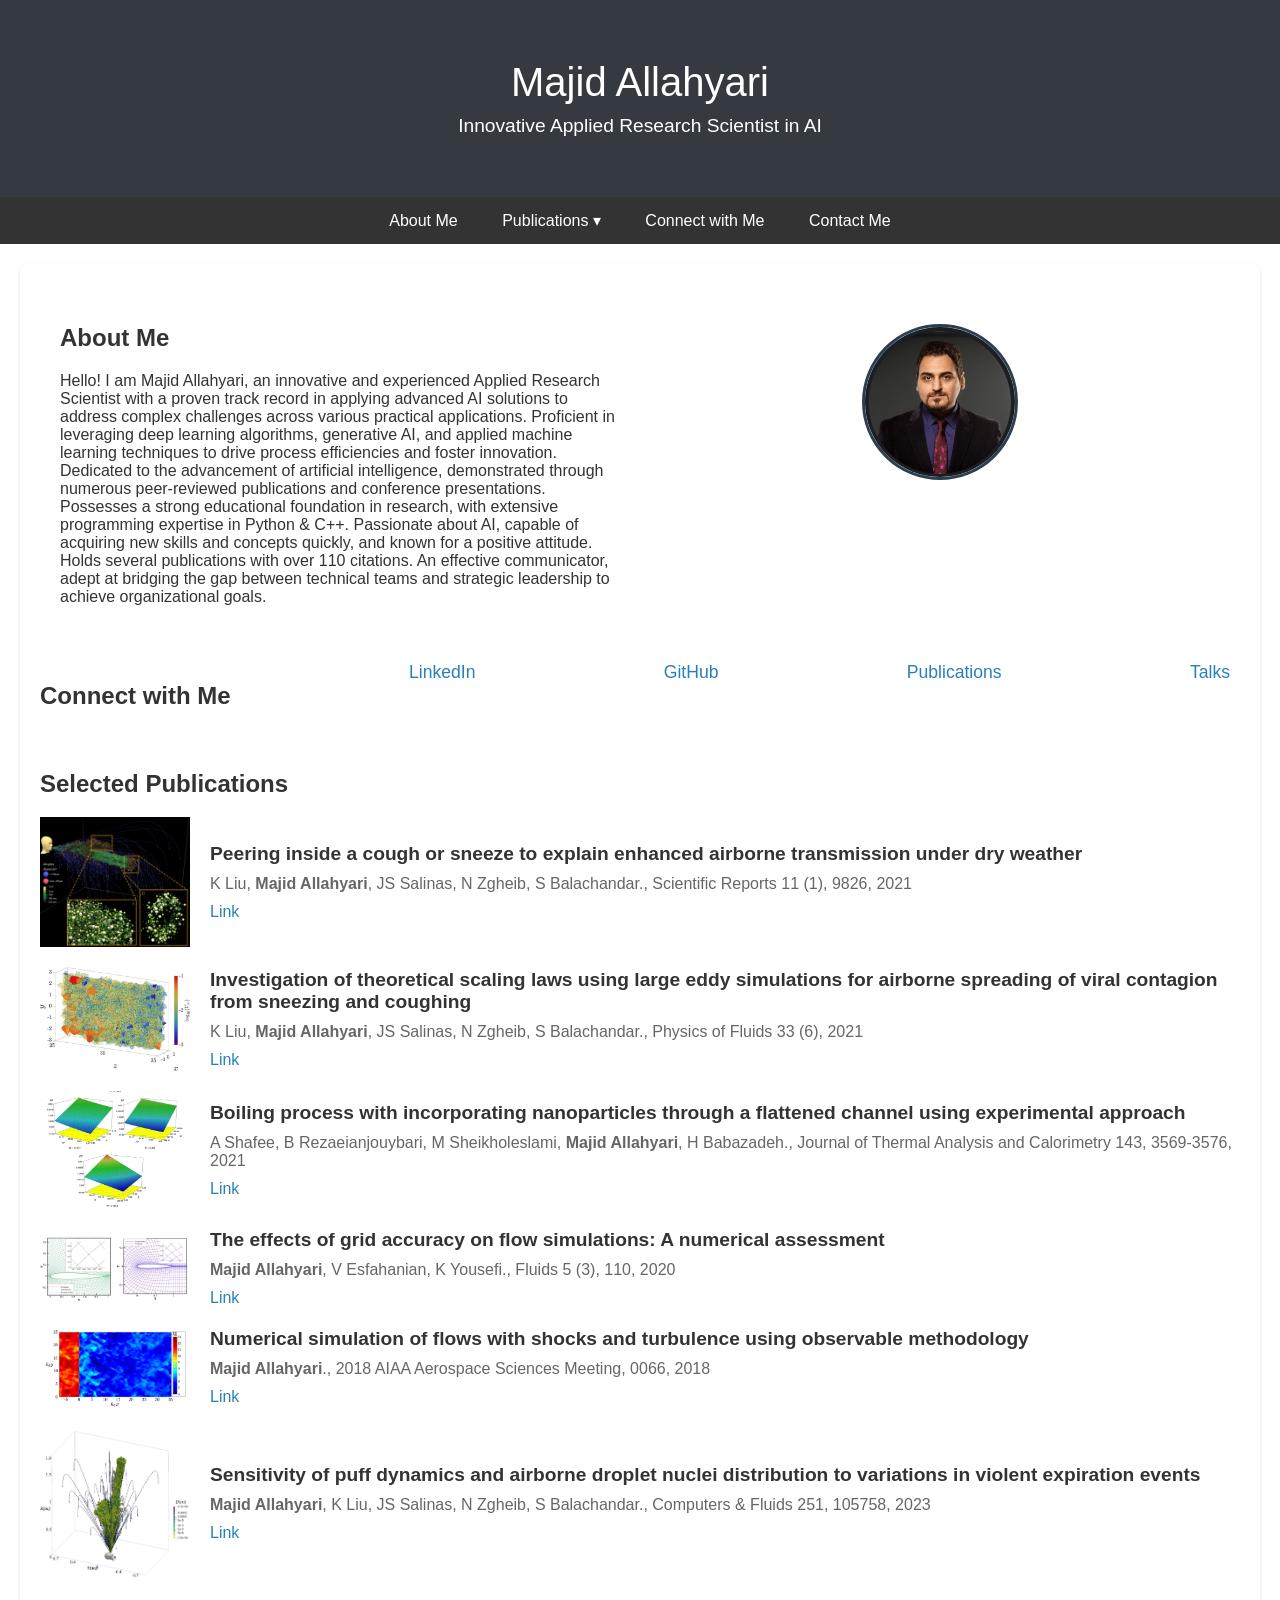
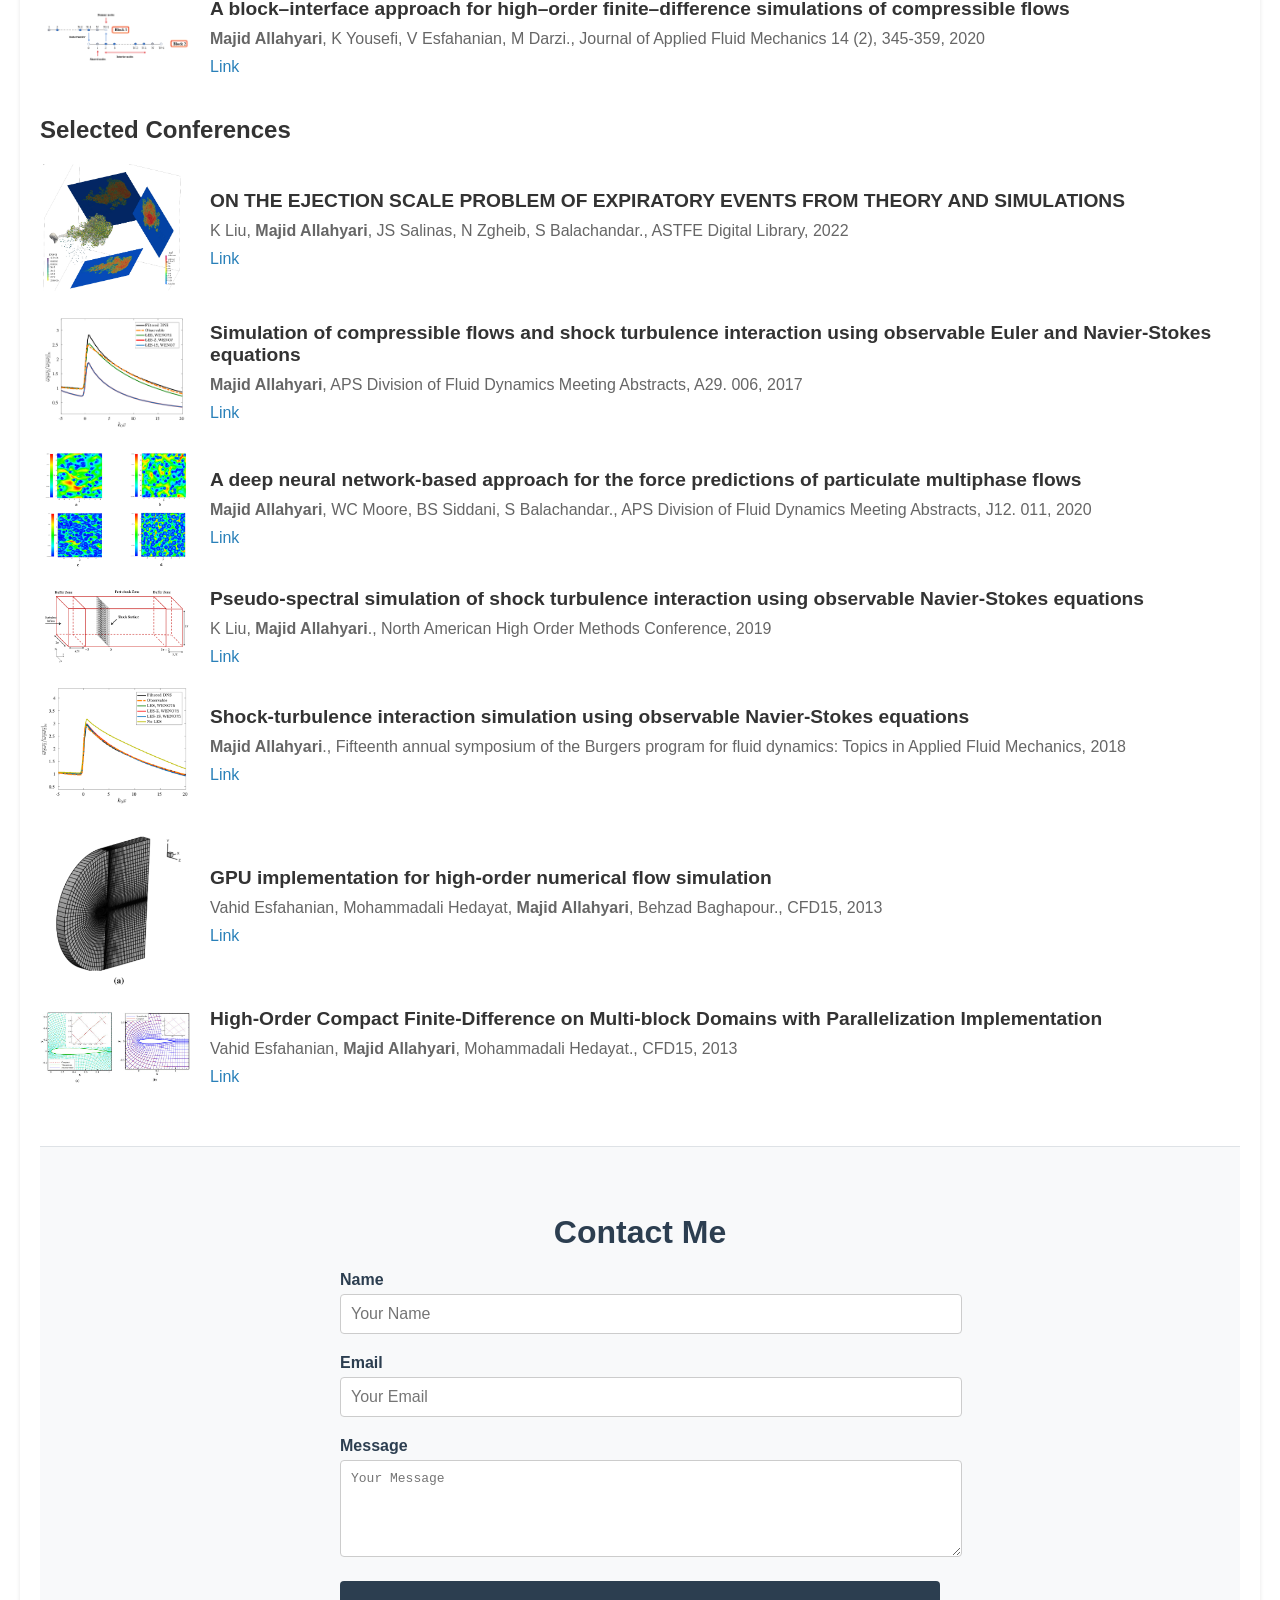
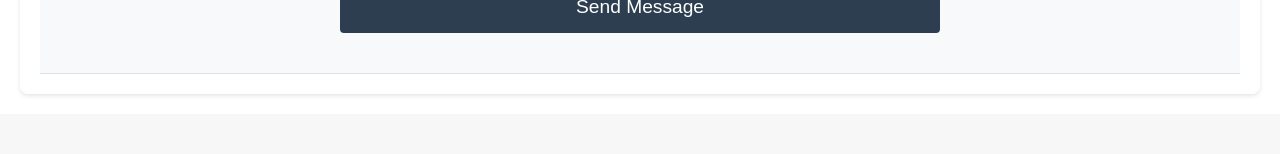
==== index.html @ c53dfb8b "Update index.html" ====
<!DOCTYPE html>
<html lang="en">
<head>
    <meta charset="UTF-8">
    <meta name="viewport" content="width=device-width, initial-scale=1.0">
    <title>Majid Allahyari's Profile</title>
    <link rel="stylesheet" href="styles.css">
</head>
<body>
    <header>
        <h1>Majid Allahyari</h1>
        <p>Innovative Applied Research Scientist in AI</p>
    </header>
    <nav>
        <ul>
            <li><a href="#about">About Me</a></li>
            <li>
                <a href="#publications" id="publications-menu">Publications &#9662;</a>
                <ul id="publications-submenu" class="submenu">
                    <li><a href="#published-papers">Published Papers</a></li>
                    <li><a href="#conference-papers">Conference Papers</a></li>
                </ul>
            </li>
            <li><a href="#links">Connect with Me</a></li>
            <li><a href="#contact">Contact Me</a></li>
        </ul>
    </nav>
    <main>
        <section id="about">
            <div class="container">
                <div id="bio">
                    <h2>About Me</h2>
                    <p>Hello! I am Majid Allahyari, an innovative and experienced Applied Research Scientist with a proven track record in applying advanced AI solutions to address complex challenges across various practical applications. Proficient in leveraging deep learning algorithms, generative AI, and applied machine learning techniques to drive process efficiencies and foster innovation. Dedicated to the advancement of artificial intelligence, demonstrated through numerous peer-reviewed publications and conference presentations. Possesses a strong educational foundation in research, with extensive programming expertise in Python & C++. Passionate about AI, capable of acquiring new skills and concepts quickly, and known for a positive attitude. Holds several publications with over 110 citations. An effective communicator, adept at bridging the gap between technical teams and strategic leadership to achieve organizational goals.</p>
                </div>
                <div id="photo">
                    <img src="img.jpg" alt="Portrait of Majid Allahyari">
                </div>
            </div>
        </section>
        <section id="links">
            <div class="container">
                <h2>Connect with Me</h2>
                <a href="https://www.linkedin.com/in/majid-allahyari/" aria-label="LinkedIn" target="_blank">LinkedIn</a>
                <a href="https://github.com/majiday" aria-label="GitHub" target="_blank">GitHub</a>
                <a href="https://scholar.google.com/citations?user=i7__kzoAAAAJ&hl=en&oi=sra" aria-label="Publications" target="_blank">Publications</a>
                <a href="https://scholar.google.com/citations?user=i7__kzoAAAAJ&hl=en&oi=sra" aria-label="Talks" target="_blank">Talks</a>
            </div>
        </section>
        <section id="publications">
                <div class="container">
                <section id="published-papers">
                    <h2>Selected Publications</h2>
                    <div class="publication">
                        <img src="image1.jpg" alt="Publication Image">
                        <div class="publication-details">
                            <h3>Peering inside a cough or sneeze to explain enhanced airborne transmission under dry weather</h3>
                            <p>K Liu, <strong>Majid Allahyari</strong>, JS Salinas, N Zgheib, S Balachandar., Scientific Reports 11 (1), 9826, 2021</p>
                            <div class="links">
                                <a href="https://www.nature.com/articles/s41598-021-89078-7" aria-label="Link" target="_blank">Link</a>
                                <!-- <a href="code-link" aria-label="Code" target="_blank">Code</a> -->
                                <!-- <a href="poster-link" aria-label="Poster" target="_blank">Poster</a> -->
                            </div>
                        </div>
                    </div>
                    <!-- Add more publication sections similarly -->
                    <div class="publication">
                        <img src="image2.jpg" alt="Publication Image">
                        <div class="publication-details">
                            <h3>Investigation of theoretical scaling laws using large eddy simulations for airborne spreading of viral contagion from sneezing and coughing</h3>
                            <p>K Liu, <strong>Majid Allahyari</strong>, JS Salinas, N Zgheib, S Balachandar., Physics of Fluids 33 (6), 2021</p>
                            <div class="links">
                                <a href="https://pubs.aip.org/aip/pof/article/33/6/063318/1065621" aria-label="Link" target="_blank">Link</a>
                            </div>
                        </div>
                    </div>
                    <!-- Add more publication sections similarly -->
                    <div class="publication">
                        <img src="image3.jpg" alt="Publication Image">
                        <div class="publication-details">
                            <h3>Boiling process with incorporating nanoparticles through a flattened channel using experimental approach</h3>
                            <p>A Shafee, B Rezaeianjouybari, M Sheikholeslami, <strong>Majid Allahyari</strong>, H Babazadeh., Journal of Thermal Analysis and Calorimetry 143, 3569-3576, 2021</p>
                            <div class="links">
                                <a href="https://link.springer.com/article/10.1007/s10973-020-09327-1" aria-label="Link" target="_blank">Link</a>
                            </div>
                        </div>
                    </div>
                    <!-- Add more publication sections similarly -->
                    <div class="publication">
                        <img src="image4.jpg" alt="Publication Image">
                        <div class="publication-details">
                            <h3>The effects of grid accuracy on flow simulations: A numerical assessment</h3>
                            <p><strong>Majid Allahyari</strong>, V Esfahanian, K Yousefi., Fluids 5 (3), 110, 2020</p>
                            <div class="links">
                                <a href="https://www.mdpi.com/2311-5521/5/3/110" aria-label="Link" target="_blank">Link</a>
                            </div>
                        </div>
                    </div>
                    <!-- Add more publication sections similarly -->
                    <div class="publication">
                        <img src="image5.jpg" alt="Publication Image">
                        <div class="publication-details">
                            <h3>Numerical simulation of flows with shocks and turbulence using observable methodology</h3>
                            <p><strong>Majid Allahyari</strong>., 2018 AIAA Aerospace Sciences Meeting, 0066, 2018</p>
                            <div class="links">
                                <a href="https://doi.org/10.2514/6.2018-0066" aria-label="Link" target="_blank">Link</a>
                            </div>
                        </div>
                    </div>
                    
                    <!-- Add more publication sections similarly -->
                    <div class="publication">
                        <img src="image8.jpg" alt="Publication Image">
                        <div class="publication-details">
                            <h3>Sensitivity of puff dynamics and airborne droplet nuclei distribution to variations in violent expiration events</h3>
                            <p><strong>Majid Allahyari</strong>, K Liu, JS Salinas, N Zgheib, S Balachandar., Computers & Fluids 251, 105758, 2023</p>
                            <div class="links">
                                <a href="https://www.sciencedirect.com/science/article/abs/pii/S0045793022003504" aria-label="Link" target="_blank">Link</a>
                            </div>
                        </div>
                    </div>
                    <!-- Add more publication sections similarly -->
                    <div class="publication">
                        <img src="image9.jpg" alt="Publication Image">
                        <div class="publication-details">
                            <h3>A block–interface approach for high–order finite–difference simulations of compressible flows</h3>
                            <p><strong>Majid Allahyari</strong>, K Yousefi, V Esfahanian, M Darzi., Journal of Applied Fluid Mechanics 14 (2), 345-359, 2020</p>
                            <div class="links">
                                <a href="https://www.researchgate.net/publication/347517804_A_Block-Interface_Approach_for_High-Order_Finite-Difference_Simulations_of_Compressible_Flows" aria-label="Link" target="_blank">Link</a>
                            </div>
                        </div>
                    </div>
                </section>

                <!-- Add more publication sections similarly -->
                <section id="conference-papers">
                    <h2>Selected Conferences</h2>
                    <div class="publication">
                        <img src="image10.jpg" alt="Publication Image">
                        <div class="publication-details">
                            <h3>ON THE EJECTION SCALE PROBLEM OF EXPIRATORY EVENTS FROM THEORY AND SIMULATIONS</h3>
                            <p>K Liu, <strong>Majid Allahyari</strong>, JS Salinas, N Zgheib, S Balachandar., ASTFE Digital Library, 2022</p>
                            <div class="links">
                                <a href="https://dl.astfe.org/cn/conferences/tfec2022,2575d9165e9c0fe8,489bafcd2e7b6d41.html" aria-label="Link" target="_blank">Link</a>
                            </div>
                        </div>
                    </div>
                    <!-- Add more publication sections similarly -->
                    <div class="publication">
                        <img src="image7.jpg" alt="Publication Image">
                        <div class="publication-details">
                            <h3>Simulation of compressible flows and shock turbulence interaction using observable Euler and Navier-Stokes equations</h3>
                            <p><strong>Majid Allahyari</strong>, APS Division of Fluid Dynamics Meeting Abstracts, A29. 006, 2017</p>
                            <div class="links">
                                <a href="https://ui.adsabs.harvard.edu/abs/2017APS..DFDA29006A/abstract" aria-label="Link" target="_blank">Link</a>
                            </div>
                        </div>
                    </div>
                    <!-- Add more publication sections similarly -->
<!--                     <div class="publication">
                        <img src="image11.jpg" alt="Publication Image">
                        <div class="publication-details">
                            <h3>ON THE EJECTION SCALE PROBLEM OF EXPIRATORY EVENTS FROM THEORY AND SIMULATIONS</h3>
                            <p>K Liu, <strong>Majid Allahyari</strong>, JS Salinas, N Zgheib, S Balachandar., ASTFE Digital Library, 2022</p>
                            <div class="links">
                                <a href="https://dl.astfe.org/cn/conferences/tfec2022,2575d9165e9c0fe8,489bafcd2e7b6d41.html" aria-label="Link" target="_blank">Link</a>
                            </div>
                        </div>
                    </div> -->
                    <!-- Add more publication sections similarly -->
                    <div class="publication">
                        <img src="image6.jpg" alt="Publication Image">
                        <div class="publication-details">
                            <h3>A deep neural network-based approach for the force predictions of particulate multiphase flows</h3>
                            <p><strong>Majid Allahyari</strong>, WC Moore, BS Siddani, S Balachandar., APS Division of Fluid Dynamics Meeting Abstracts, J12. 011, 2020</p>
                            <div class="links">
                                <a href="https://ui.adsabs.harvard.edu/abs/2020APS..DFDJ12011A/abstract" aria-label="Link" target="_blank">Link</a>
                            </div>
                        </div>
                    </div>
                    <!-- Add more publication sections similarly -->
                    <div class="publication">
                        <img src="image12.jpg" alt="Publication Image">
                        <div class="publication-details">
                            <h3>Pseudo-spectral simulation of shock turbulence interaction using observable Navier-Stokes equations</h3>
                            <p>K Liu, <strong>Majid Allahyari</strong>., North American High Order Methods Conference, 2019</p>
                            <div class="links">
                                <a href="https://nahomcon19.sdsu.edu" aria-label="Link" target="_blank">Link</a>
                            </div>
                        </div>
                    </div>
                    <!-- Add more publication sections similarly -->
                    <div class="publication">
                        <img src="image13.jpg" alt="Publication Image">
                        <div class="publication-details">
                            <h3>Shock-turbulence interaction simulation using observable Navier-Stokes equations</h3>
                            <p><strong>Majid Allahyari</strong>., Fifteenth annual symposium of the Burgers program for fluid dynamics: Topics in Applied Fluid Mechanics, 2018</p>
                            <div class="links">
                                <a href="https://ipst.umd.edu/sites/default/files/documents/burgers_posters/2018%20program.pdf" aria-label="Link" target="_blank">Link</a>
                            </div>
                        </div>
                    </div>
                    <!-- Add more publication sections similarly -->
                    <div class="publication">
                        <img src="image14.jpg" alt="Publication Image">
                        <div class="publication-details">
                            <h3>GPU implementation for high-order numerical flow simulation</h3>
                            <p>Vahid Esfahanian, Mohammadali Hedayat, <strong>Majid Allahyari</strong>, Behzad Baghapour., CFD15, 2013</p>
                            <div class="links">
                                <a href="https://en.civilica.com/doc/271183/" aria-label="Link" target="_blank">Link</a>
                            </div>
                        </div>
                    </div>
                    <!-- Add more publication sections similarly -->
                    <div class="publication">
                        <img src="image15.jpg" alt="Publication Image">
                        <div class="publication-details">
                            <h3>High-Order Compact Finite-Difference on Multi-block Domains with Parallelization Implementation</h3>
                            <p>Vahid Esfahanian, <strong>Majid Allahyari</strong>, Mohammadali Hedayat., CFD15, 2013</p>
                            <div class="links">
                                <a href="https://en.civilica.com/doc/271184/" aria-label="Link" target="_blank">Link</a>
                            </div>
                        </div>
                    </div>

                <!-- more publication               
                -->
                
            </div>
        </section>
        <section id="contact">
            <div class="contact-section">
                <h2>Contact Me</h2>
                <form class="contact-form" action="https://formspree.io/f/YOUR_FORMSPREE_ID" method="POST">
                    <div class="form-group">
                        <label for="name">Name</label>
                        <input type="text" id="name" name="name" placeholder="Your Name" required>
                    </div>
                    <div class="form-group">
                        <label for="email">Email</label>
                        <input type="email" id="email" name="email" placeholder="Your Email" required>
                    </div>
                    <div class="form-group">
                        <label for="message">Message</label>
                        <textarea id="message" name="message" rows="5" placeholder="Your Message" required></textarea>
                    </div>
                    <button type="submit">Send Message</button>
                </form>
            </div>
<!--             <div class="container">
                <h2>Contact Me</h2>
                <form action="https://formspree.io/f/YOUR_FORMSPREE_ENDPOINT" method="POST" target="_blank">
                    <label for="name">Name:</label>
                    <input type="text" id="name" name="name" required>
                    <label for="email">Email:</label>
                    <input type="email" id="email" name="email" required>
                    <label for="message">Message:</label>
                    <textarea id="message" name="message" rows="5" required></textarea>
                    <button type="submit">Send</button>
                </form>
            </div> -->
        </section>
    </main>
    <footer>
        <button id="back-to-top">Back to Top</button>
    </footer>
    <script src="script.js"></script>
</body>
</html>
---- styles.css ----
body {
    font-family: 'Helvetica Neue', Arial, sans-serif;
    margin: 0;
    padding: 0;
    background-color: white;
    color: #333;
}

header {
    background: #343a40; 
    color: white;
    padding: 60px 20px;
    text-align: center;
    box-shadow: 0 2px 4px rgba(0, 0, 0, 0.1);
}

header h1 {
    margin: 0;
    font-size: 2.5em;
    font-weight: 300;
}

header p {
    margin: 10px 0 0;
    font-size: 1.2em;
    font-weight: 300;
}

nav {
    background: #333;
}

nav ul {
    list-style-type: none;
    margin: 0;
    padding: 0;
    overflow: hidden;
    text-align: center;
}

nav ul li {
    display: inline-block;
    position: relative; /* Change to inline-block and add position relative */
}

nav ul li a {
    display: block;
    color: white;
    text-align: center;
    padding: 14px 20px;
    text-decoration: none;
    transition: background 0.3s ease;
}

nav ul li a:hover {
    background: #575757;
}

/* Submenu styles */
nav ul li ul {
    display: none;
    position: absolute;
    background-color: #333;
    min-width: 160px;
    z-index: 1;
    top: 100%; /* Position submenu below the parent */
    left: 0;
}

nav ul li:hover ul {
    display: block;
}

nav ul li ul li {
    display: block;
}

nav ul li ul li a {
    text-align: left;
    padding: 12px 16px;
}

/* End submenu styles */

main {
    max-width: 1200px;
    margin: 20px auto;
    padding: 20px;
    background: white;
    border-radius: 8px;
    box-shadow: 0 2px 4px rgba(0, 0, 0, 0.1);
}

.container {
    display: flex;
    flex-wrap: wrap;
    justify-content: space-between;
    margin-bottom: 20px;
}

.contact-section {
    background-color: #f8f9fa;
    padding: 40px 20px;
    text-align: center;
    border-top: 1px solid #dee2e6;
    border-bottom: 1px solid #dee2e6;
    margin-top: 40px;
}

.contact-section h2 {
    margin-bottom: 20px;
    font-size: 2em;
    color: #2c3e50;
}

.contact-form {
    max-width: 600px;
    margin: 0 auto;
    text-align: left;
}

.form-group {
    margin-bottom: 20px;
}

.form-group label {
    display: block;
    margin-bottom: 5px;
    font-weight: bold;
    color: #2c3e50;
}

.contact-form input,
.contact-form textarea {
    width: 100%;
    padding: 10px;
    border: 1px solid #ccc;
    border-radius: 4px;
    font-size: 1em;
}

.contact-form input:focus,
.contact-form textarea:focus {
    border-color: #495057;
    outline: none;
    box-shadow: 0 0 5px rgba(73, 80, 87, 0.3);
}

.contact-form button {
    width: 100%;
    padding: 15px;
    border: none;
    border-radius: 4px;
    background-color: #2c3e50;
    color: white;
    font-size: 1.2em;
    cursor: pointer;
    transition: background-color 0.3s ease;
}

contact-form button:hover {
    background-color: #495057;
}

#bio, #photo {
    flex: 1;
    padding: 20px;
    box-sizing: border-box;
}

#photo {
    text-align: center;
}

#photo img {
    border-radius: 50%;
    width: 150px;
    height: 150px;
    object-fit: cover;
    margin-top: 20px;
    border: 3px solid #2c3e50;
    transition: transform 0.3s ease;
}

#photo img:hover {
    transform: scale(1.1);
}

#links {
    text-align: center;
}

#links a {
    color: #2980b9;
    text-decoration: none;
    margin: 0 10px;
    font-size: 1.1em;
    transition: color 0.3s ease;
}

#links a:hover {
    color: #1c598a;
}

#publications {
    text-align: left;
}

.publication {
    display: flex;
    align-items: center;
    margin-bottom: 20px;
}

.publication img {
    width: 150px;
    height: auto;
    margin-right: 20px;
}

.publication-details {
    flex: 1;
}

.publication-details h3 {
    margin: 0 0 10px;
    font-size: 1.2em;
    color: #333;
}

.publication-details p {
    margin: 0 0 10px;
    font-size: 1em;
    color: #666;
}

.publication-details .links a {
    margin-right: 15px;
    color: #2980b9;
    text-decoration: none;
}

.publication-details .links a:hover {
    text-decoration: underline;
}

footer {
    text-align: center;
    padding: 20px;
    background: #f7f7f7;
}

#back-to-top {
    display: none;
    position: fixed;
    bottom: 20px;
    right: 20px;
    padding: 10px 15px;
    background-color: #007BFF;
    color: #fff;
    border: none;
    border-radius: 4px;
    cursor: pointer;
}

#back-to-top:hover {
    background-color: #0056b3;
}
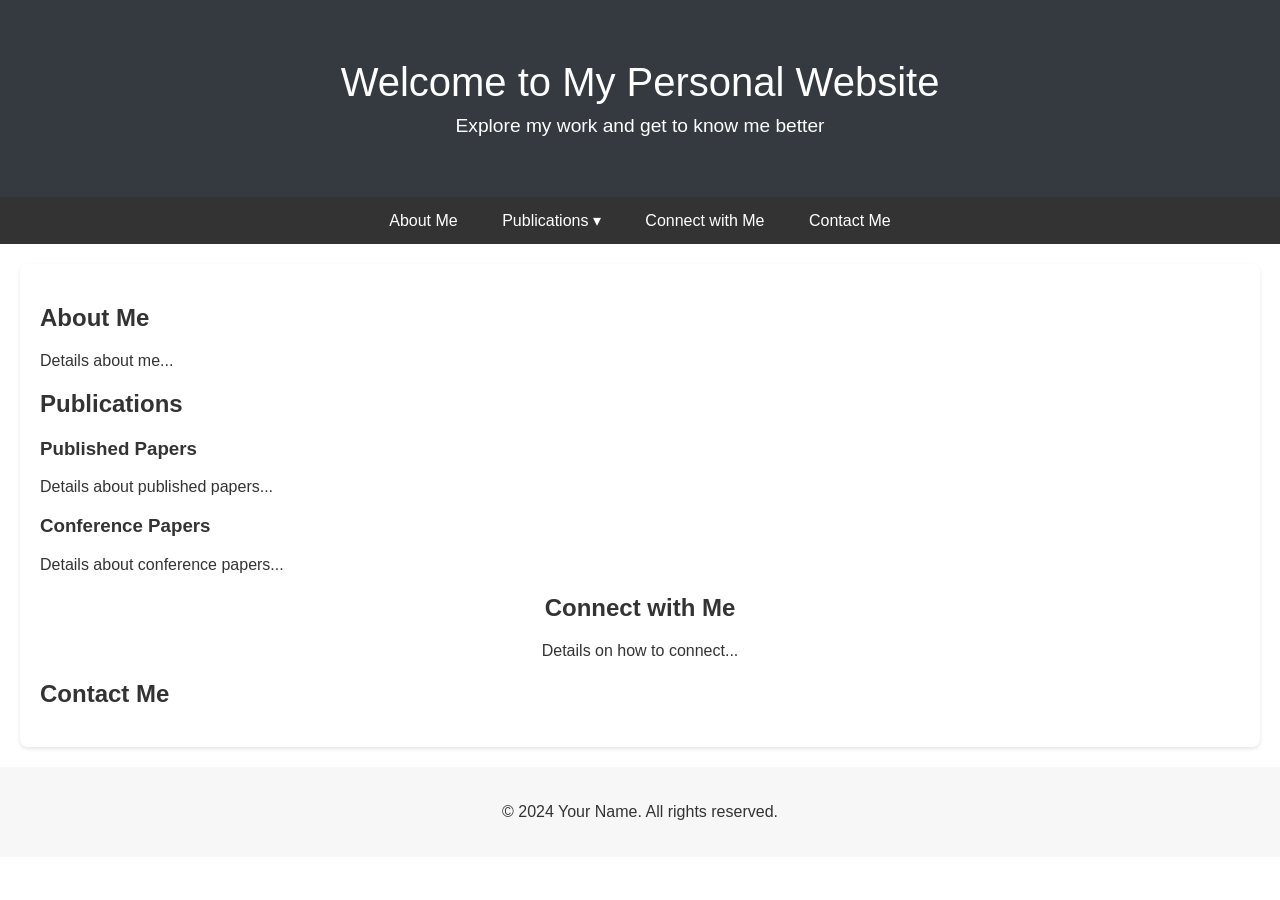
==== commit dab03942: "Update index.html" ====
--- a/index.html
+++ b/index.html
@@ -3,13 +3,13 @@
 <head>
     <meta charset="UTF-8">
     <meta name="viewport" content="width=device-width, initial-scale=1.0">
-    <title>Majid Allahyari's Profile</title>
-    <link rel="stylesheet" href="styles.css">
+    <title>Personal Website</title>
+    <link rel="stylesheet" href="styles.css"> <!-- Link to your CSS file -->
 </head>
 <body>
     <header>
-        <h1>Majid Allahyari</h1>
-        <p>Innovative Applied Research Scientist in AI</p>
+        <h1>Welcome to My Personal Website</h1>
+        <p>Explore my work and get to know me better</p>
     </header>
     <nav>
         <ul>
@@ -27,242 +27,35 @@
     </nav>
     <main>
         <section id="about">
-            <div class="container">
-                <div id="bio">
-                    <h2>About Me</h2>
-                    <p>Hello! I am Majid Allahyari, an innovative and experienced Applied Research Scientist with a proven track record in applying advanced AI solutions to address complex challenges across various practical applications. Proficient in leveraging deep learning algorithms, generative AI, and applied machine learning techniques to drive process efficiencies and foster innovation. Dedicated to the advancement of artificial intelligence, demonstrated through numerous peer-reviewed publications and conference presentations. Possesses a strong educational foundation in research, with extensive programming expertise in Python & C++. Passionate about AI, capable of acquiring new skills and concepts quickly, and known for a positive attitude. Holds several publications with over 110 citations. An effective communicator, adept at bridging the gap between technical teams and strategic leadership to achieve organizational goals.</p>
-                </div>
-                <div id="photo">
-                    <img src="img.jpg" alt="Portrait of Majid Allahyari">
-                </div>
-            </div>
+            <h2>About Me</h2>
+            <p>Details about me...</p>
+        </section>
+        <section id="publications">
+            <h2>Publications</h2>
+            <section id="published-papers">
+                <h3>Published Papers</h3>
+                <p>Details about published papers...</p>
+            </section>
+            <section id="conference-papers">
+                <h3>Conference Papers</h3>
+                <p>Details about conference papers...</p>
+            </section>
         </section>
         <section id="links">
-            <div class="container">
-                <h2>Connect with Me</h2>
-                <a href="https://www.linkedin.com/in/majid-allahyari/" aria-label="LinkedIn" target="_blank">LinkedIn</a>
-                <a href="https://github.com/majiday" aria-label="GitHub" target="_blank">GitHub</a>
-                <a href="https://scholar.google.com/citations?user=i7__kzoAAAAJ&hl=en&oi=sra" aria-label="Publications" target="_blank">Publications</a>
-                <a href="https://scholar.google.com/citations?user=i7__kzoAAAAJ&hl=en&oi=sra" aria-label="Talks" target="_blank">Talks</a>
-            </div>
-        </section>
-        <section id="publications">
-                <div class="container">
-                <section id="published-papers">
-                    <h2>Selected Publications</h2>
-                    <div class="publication">
-                        <img src="image1.jpg" alt="Publication Image">
-                        <div class="publication-details">
-                            <h3>Peering inside a cough or sneeze to explain enhanced airborne transmission under dry weather</h3>
-                            <p>K Liu, <strong>Majid Allahyari</strong>, JS Salinas, N Zgheib, S Balachandar., Scientific Reports 11 (1), 9826, 2021</p>
-                            <div class="links">
-                                <a href="https://www.nature.com/articles/s41598-021-89078-7" aria-label="Link" target="_blank">Link</a>
-                                <!-- <a href="code-link" aria-label="Code" target="_blank">Code</a> -->
-                                <!-- <a href="poster-link" aria-label="Poster" target="_blank">Poster</a> -->
-                            </div>
-                        </div>
-                    </div>
-                    <!-- Add more publication sections similarly -->
-                    <div class="publication">
-                        <img src="image2.jpg" alt="Publication Image">
-                        <div class="publication-details">
-                            <h3>Investigation of theoretical scaling laws using large eddy simulations for airborne spreading of viral contagion from sneezing and coughing</h3>
-                            <p>K Liu, <strong>Majid Allahyari</strong>, JS Salinas, N Zgheib, S Balachandar., Physics of Fluids 33 (6), 2021</p>
-                            <div class="links">
-                                <a href="https://pubs.aip.org/aip/pof/article/33/6/063318/1065621" aria-label="Link" target="_blank">Link</a>
-                            </div>
-                        </div>
-                    </div>
-                    <!-- Add more publication sections similarly -->
-                    <div class="publication">
-                        <img src="image3.jpg" alt="Publication Image">
-                        <div class="publication-details">
-                            <h3>Boiling process with incorporating nanoparticles through a flattened channel using experimental approach</h3>
-                            <p>A Shafee, B Rezaeianjouybari, M Sheikholeslami, <strong>Majid Allahyari</strong>, H Babazadeh., Journal of Thermal Analysis and Calorimetry 143, 3569-3576, 2021</p>
-                            <div class="links">
-                                <a href="https://link.springer.com/article/10.1007/s10973-020-09327-1" aria-label="Link" target="_blank">Link</a>
-                            </div>
-                        </div>
-                    </div>
-                    <!-- Add more publication sections similarly -->
-                    <div class="publication">
-                        <img src="image4.jpg" alt="Publication Image">
-                        <div class="publication-details">
-                            <h3>The effects of grid accuracy on flow simulations: A numerical assessment</h3>
-                            <p><strong>Majid Allahyari</strong>, V Esfahanian, K Yousefi., Fluids 5 (3), 110, 2020</p>
-                            <div class="links">
-                                <a href="https://www.mdpi.com/2311-5521/5/3/110" aria-label="Link" target="_blank">Link</a>
-                            </div>
-                        </div>
-                    </div>
-                    <!-- Add more publication sections similarly -->
-                    <div class="publication">
-                        <img src="image5.jpg" alt="Publication Image">
-                        <div class="publication-details">
-                            <h3>Numerical simulation of flows with shocks and turbulence using observable methodology</h3>
-                            <p><strong>Majid Allahyari</strong>., 2018 AIAA Aerospace Sciences Meeting, 0066, 2018</p>
-                            <div class="links">
-                                <a href="https://doi.org/10.2514/6.2018-0066" aria-label="Link" target="_blank">Link</a>
-                            </div>
-                        </div>
-                    </div>
-                    
-                    <!-- Add more publication sections similarly -->
-                    <div class="publication">
-                        <img src="image8.jpg" alt="Publication Image">
-                        <div class="publication-details">
-                            <h3>Sensitivity of puff dynamics and airborne droplet nuclei distribution to variations in violent expiration events</h3>
-                            <p><strong>Majid Allahyari</strong>, K Liu, JS Salinas, N Zgheib, S Balachandar., Computers & Fluids 251, 105758, 2023</p>
-                            <div class="links">
-                                <a href="https://www.sciencedirect.com/science/article/abs/pii/S0045793022003504" aria-label="Link" target="_blank">Link</a>
-                            </div>
-                        </div>
-                    </div>
-                    <!-- Add more publication sections similarly -->
-                    <div class="publication">
-                        <img src="image9.jpg" alt="Publication Image">
-                        <div class="publication-details">
-                            <h3>A block–interface approach for high–order finite–difference simulations of compressible flows</h3>
-                            <p><strong>Majid Allahyari</strong>, K Yousefi, V Esfahanian, M Darzi., Journal of Applied Fluid Mechanics 14 (2), 345-359, 2020</p>
-                            <div class="links">
-                                <a href="https://www.researchgate.net/publication/347517804_A_Block-Interface_Approach_for_High-Order_Finite-Difference_Simulations_of_Compressible_Flows" aria-label="Link" target="_blank">Link</a>
-                            </div>
-                        </div>
-                    </div>
-                </section>
-
-                <!-- Add more publication sections similarly -->
-                <section id="conference-papers">
-                    <h2>Selected Conferences</h2>
-                    <div class="publication">
-                        <img src="image10.jpg" alt="Publication Image">
-                        <div class="publication-details">
-                            <h3>ON THE EJECTION SCALE PROBLEM OF EXPIRATORY EVENTS FROM THEORY AND SIMULATIONS</h3>
-                            <p>K Liu, <strong>Majid Allahyari</strong>, JS Salinas, N Zgheib, S Balachandar., ASTFE Digital Library, 2022</p>
-                            <div class="links">
-                                <a href="https://dl.astfe.org/cn/conferences/tfec2022,2575d9165e9c0fe8,489bafcd2e7b6d41.html" aria-label="Link" target="_blank">Link</a>
-                            </div>
-                        </div>
-                    </div>
-                    <!-- Add more publication sections similarly -->
-                    <div class="publication">
-                        <img src="image7.jpg" alt="Publication Image">
-                        <div class="publication-details">
-                            <h3>Simulation of compressible flows and shock turbulence interaction using observable Euler and Navier-Stokes equations</h3>
-                            <p><strong>Majid Allahyari</strong>, APS Division of Fluid Dynamics Meeting Abstracts, A29. 006, 2017</p>
-                            <div class="links">
-                                <a href="https://ui.adsabs.harvard.edu/abs/2017APS..DFDA29006A/abstract" aria-label="Link" target="_blank">Link</a>
-                            </div>
-                        </div>
-                    </div>
-                    <!-- Add more publication sections similarly -->
-<!--                     <div class="publication">
-                        <img src="image11.jpg" alt="Publication Image">
-                        <div class="publication-details">
-                            <h3>ON THE EJECTION SCALE PROBLEM OF EXPIRATORY EVENTS FROM THEORY AND SIMULATIONS</h3>
-                            <p>K Liu, <strong>Majid Allahyari</strong>, JS Salinas, N Zgheib, S Balachandar., ASTFE Digital Library, 2022</p>
-                            <div class="links">
-                                <a href="https://dl.astfe.org/cn/conferences/tfec2022,2575d9165e9c0fe8,489bafcd2e7b6d41.html" aria-label="Link" target="_blank">Link</a>
-                            </div>
-                        </div>
-                    </div> -->
-                    <!-- Add more publication sections similarly -->
-                    <div class="publication">
-                        <img src="image6.jpg" alt="Publication Image">
-                        <div class="publication-details">
-                            <h3>A deep neural network-based approach for the force predictions of particulate multiphase flows</h3>
-                            <p><strong>Majid Allahyari</strong>, WC Moore, BS Siddani, S Balachandar., APS Division of Fluid Dynamics Meeting Abstracts, J12. 011, 2020</p>
-                            <div class="links">
-                                <a href="https://ui.adsabs.harvard.edu/abs/2020APS..DFDJ12011A/abstract" aria-label="Link" target="_blank">Link</a>
-                            </div>
-                        </div>
-                    </div>
-                    <!-- Add more publication sections similarly -->
-                    <div class="publication">
-                        <img src="image12.jpg" alt="Publication Image">
-                        <div class="publication-details">
-                            <h3>Pseudo-spectral simulation of shock turbulence interaction using observable Navier-Stokes equations</h3>
-                            <p>K Liu, <strong>Majid Allahyari</strong>., North American High Order Methods Conference, 2019</p>
-                            <div class="links">
-                                <a href="https://nahomcon19.sdsu.edu" aria-label="Link" target="_blank">Link</a>
-                            </div>
-                        </div>
-                    </div>
-                    <!-- Add more publication sections similarly -->
-                    <div class="publication">
-                        <img src="image13.jpg" alt="Publication Image">
-                        <div class="publication-details">
-                            <h3>Shock-turbulence interaction simulation using observable Navier-Stokes equations</h3>
-                            <p><strong>Majid Allahyari</strong>., Fifteenth annual symposium of the Burgers program for fluid dynamics: Topics in Applied Fluid Mechanics, 2018</p>
-                            <div class="links">
-                                <a href="https://ipst.umd.edu/sites/default/files/documents/burgers_posters/2018%20program.pdf" aria-label="Link" target="_blank">Link</a>
-                            </div>
-                        </div>
-                    </div>
-                    <!-- Add more publication sections similarly -->
-                    <div class="publication">
-                        <img src="image14.jpg" alt="Publication Image">
-                        <div class="publication-details">
-                            <h3>GPU implementation for high-order numerical flow simulation</h3>
-                            <p>Vahid Esfahanian, Mohammadali Hedayat, <strong>Majid Allahyari</strong>, Behzad Baghapour., CFD15, 2013</p>
-                            <div class="links">
-                                <a href="https://en.civilica.com/doc/271183/" aria-label="Link" target="_blank">Link</a>
-                            </div>
-                        </div>
-                    </div>
-                    <!-- Add more publication sections similarly -->
-                    <div class="publication">
-                        <img src="image15.jpg" alt="Publication Image">
-                        <div class="publication-details">
-                            <h3>High-Order Compact Finite-Difference on Multi-block Domains with Parallelization Implementation</h3>
-                            <p>Vahid Esfahanian, <strong>Majid Allahyari</strong>, Mohammadali Hedayat., CFD15, 2013</p>
-                            <div class="links">
-                                <a href="https://en.civilica.com/doc/271184/" aria-label="Link" target="_blank">Link</a>
-                            </div>
-                        </div>
-                    </div>
-
-                <!-- more publication               
-                -->
-                
-            </div>
+            <h2>Connect with Me</h2>
+            <p>Details on how to connect...</p>
         </section>
         <section id="contact">
-            <div class="contact-section">
-                <h2>Contact Me</h2>
-                <form class="contact-form" action="https://formspree.io/f/YOUR_FORMSPREE_ID" method="POST">
-                    <div class="form-group">
-                        <label for="name">Name</label>
-                        <input type="text" id="name" name="name" placeholder="Your Name" required>
-                    </div>
-                    <div class="form-group">
-                        <label for="email">Email</label>
-                        <input type="email" id="email" name="email" placeholder="Your Email" required>
-                    </div>
-                    <div class="form-group">
-                        <label for="message">Message</label>
-                        <textarea id="message" name="message" rows="5" placeholder="Your Message" required></textarea>
-                    </div>
-                    <button type="submit">Send Message</button>
-                </form>
-            </div>
-<!--             <div class="container">
-                <h2>Contact Me</h2>
-                <form action="https://formspree.io/f/YOUR_FORMSPREE_ENDPOINT" method="POST" target="_blank">
-                    <label for="name">Name:</label>
-                    <input type="text" id="name" name="name" required>
-                    <label for="email">Email:</label>
-                    <input type="email" id="email" name="email" required>
-                    <label for="message">Message:</label>
-                    <textarea id="message" name="message" rows="5" required></textarea>
-                    <button type="submit">Send</button>
-                </form>
-            </div> -->
+            <h2>Contact Me</h2>
+            <form>
+                <!-- Contact form details -->
+            </form>
         </section>
     </main>
     <footer>
-        <button id="back-to-top">Back to Top</button>
+        <p>&copy; 2024 Your Name. All rights reserved.</p>
     </footer>
-    <script src="script.js"></script>
+    <button id="back-to-top">Back to Top</button>
+    <script src="script.js"></script> <!-- Link to your JavaScript file -->
 </body>
 </html>
--- a/styles.css
+++ b/styles.css
@@ -39,8 +39,8 @@
 }
 
 nav ul li {
-    display: inline-block;
-    position: relative; /* Change to inline-block and add position relative */
+    display: inline-block; /* Changed from inline to inline-block */
+    position: relative; /* Added to position submenu relative to parent */
 }
 
 nav ul li a {
@@ -57,9 +57,9 @@
 }
 
 /* Submenu styles */
-nav ul li ul {
-    display: none;
-    position: absolute;
+nav ul li ul.submenu {
+    display: none; /* Initially hidden */
+    position: absolute; /* Position relative to parent */
     background-color: #333;
     min-width: 160px;
     z-index: 1;
@@ -67,15 +67,11 @@
     left: 0;
 }
 
-nav ul li:hover ul {
-    display: block;
-}
-
-nav ul li ul li {
-    display: block;
-}
-
-nav ul li ul li a {
+nav ul li ul.submenu li {
+    display: block; /* Ensure submenu items are block elements */
+}
+
+nav ul li ul.submenu li a {
     text-align: left;
     padding: 12px 16px;
 }
@@ -158,7 +154,7 @@
     transition: background-color 0.3s ease;
 }
 
-contact-form button:hover {
+.contact-form button:hover {
     background-color: #495057;
 }
 
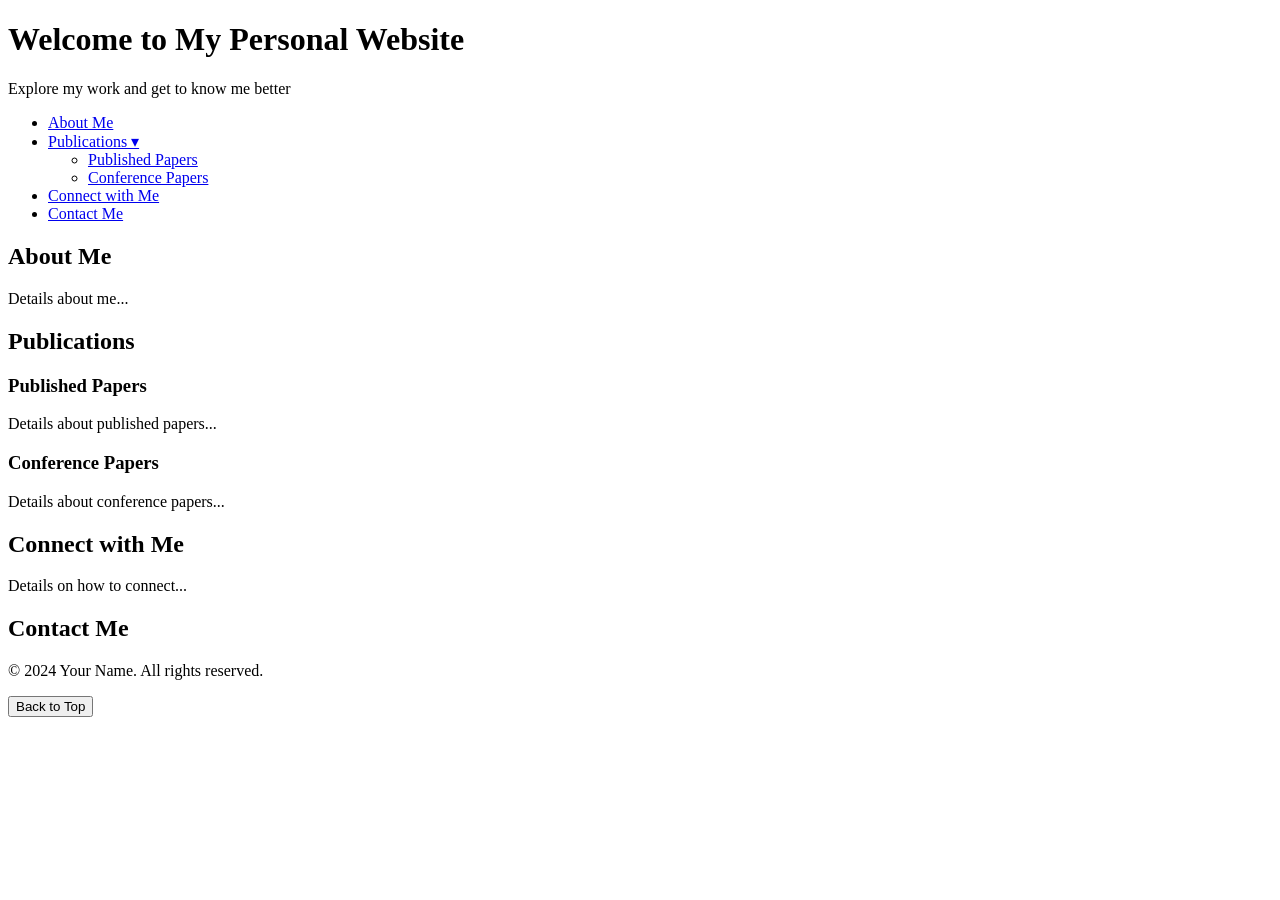
==== commit 78005b92: "Update index.html" ====
--- a/index.html
+++ b/index.html
@@ -4,7 +4,7 @@
     <meta charset="UTF-8">
     <meta name="viewport" content="width=device-width, initial-scale=1.0">
     <title>Personal Website</title>
-    <link rel="stylesheet" href="styles.css"> <!-- Link to your CSS file -->
+    <link rel="stylesheet" href="styles.css">
 </head>
 <body>
     <header>
@@ -56,6 +56,6 @@
         <p>&copy; 2024 Your Name. All rights reserved.</p>
     </footer>
     <button id="back-to-top">Back to Top</button>
-    <script src="script.js"></script> <!-- Link to your JavaScript file -->
+    <script src="script.js"></script>
 </body>
 </html>
--- a/styles.css
+++ b/styles.css
@@ -1,264 +1,35 @@
-body {
-    font-family: 'Helvetica Neue', Arial, sans-serif;
-    margin: 0;
-    padding: 0;
-    background-color: white;
-    color: #333;
-}
+// Show "Back to Top" button when user scrolls down
+window.addEventListener('scroll', function() {
+    const backToTopButton = document.getElementById('back-to-top');
+    if (window.scrollY > 200) {
+        backToTopButton.style.display = 'block';
+    } else {
+        backToTopButton.style.display = 'none';
+    }
+});
 
-header {
-    background: #343a40; 
-    color: white;
-    padding: 60px 20px;
-    text-align: center;
-    box-shadow: 0 2px 4px rgba(0, 0, 0, 0.1);
-}
+// Scroll to top when "Back to Top" button is clicked
+document.getElementById('back-to-top').addEventListener('click', function() {
+    window.scrollTo({ top: 0, behavior: 'smooth' });
+});
 
-header h1 {
-    margin: 0;
-    font-size: 2.5em;
-    font-weight: 300;
-}
+// Toggle "Publications" submenu when "Publications" menu item is clicked
+document.getElementById('publications-menu').addEventListener('click', function(event) {
+    event.preventDefault();
+    var submenu = document.getElementById('publications-submenu');
+    if (submenu.style.display === 'block') {
+        submenu.style.display = 'none';
+    } else {
+        submenu.style.display = 'block';
+    }
+});
 
-header p {
-    margin: 10px 0 0;
-    font-size: 1.2em;
-    font-weight: 300;
-}
-
-nav {
-    background: #333;
-}
-
-nav ul {
-    list-style-type: none;
-    margin: 0;
-    padding: 0;
-    overflow: hidden;
-    text-align: center;
-}
-
-nav ul li {
-    display: inline-block; /* Changed from inline to inline-block */
-    position: relative; /* Added to position submenu relative to parent */
-}
-
-nav ul li a {
-    display: block;
-    color: white;
-    text-align: center;
-    padding: 14px 20px;
-    text-decoration: none;
-    transition: background 0.3s ease;
-}
-
-nav ul li a:hover {
-    background: #575757;
-}
-
-/* Submenu styles */
-nav ul li ul.submenu {
-    display: none; /* Initially hidden */
-    position: absolute; /* Position relative to parent */
-    background-color: #333;
-    min-width: 160px;
-    z-index: 1;
-    top: 100%; /* Position submenu below the parent */
-    left: 0;
-}
-
-nav ul li ul.submenu li {
-    display: block; /* Ensure submenu items are block elements */
-}
-
-nav ul li ul.submenu li a {
-    text-align: left;
-    padding: 12px 16px;
-}
-
-/* End submenu styles */
-
-main {
-    max-width: 1200px;
-    margin: 20px auto;
-    padding: 20px;
-    background: white;
-    border-radius: 8px;
-    box-shadow: 0 2px 4px rgba(0, 0, 0, 0.1);
-}
-
-.container {
-    display: flex;
-    flex-wrap: wrap;
-    justify-content: space-between;
-    margin-bottom: 20px;
-}
-
-.contact-section {
-    background-color: #f8f9fa;
-    padding: 40px 20px;
-    text-align: center;
-    border-top: 1px solid #dee2e6;
-    border-bottom: 1px solid #dee2e6;
-    margin-top: 40px;
-}
-
-.contact-section h2 {
-    margin-bottom: 20px;
-    font-size: 2em;
-    color: #2c3e50;
-}
-
-.contact-form {
-    max-width: 600px;
-    margin: 0 auto;
-    text-align: left;
-}
-
-.form-group {
-    margin-bottom: 20px;
-}
-
-.form-group label {
-    display: block;
-    margin-bottom: 5px;
-    font-weight: bold;
-    color: #2c3e50;
-}
-
-.contact-form input,
-.contact-form textarea {
-    width: 100%;
-    padding: 10px;
-    border: 1px solid #ccc;
-    border-radius: 4px;
-    font-size: 1em;
-}
-
-.contact-form input:focus,
-.contact-form textarea:focus {
-    border-color: #495057;
-    outline: none;
-    box-shadow: 0 0 5px rgba(73, 80, 87, 0.3);
-}
-
-.contact-form button {
-    width: 100%;
-    padding: 15px;
-    border: none;
-    border-radius: 4px;
-    background-color: #2c3e50;
-    color: white;
-    font-size: 1.2em;
-    cursor: pointer;
-    transition: background-color 0.3s ease;
-}
-
-.contact-form button:hover {
-    background-color: #495057;
-}
-
-#bio, #photo {
-    flex: 1;
-    padding: 20px;
-    box-sizing: border-box;
-}
-
-#photo {
-    text-align: center;
-}
-
-#photo img {
-    border-radius: 50%;
-    width: 150px;
-    height: 150px;
-    object-fit: cover;
-    margin-top: 20px;
-    border: 3px solid #2c3e50;
-    transition: transform 0.3s ease;
-}
-
-#photo img:hover {
-    transform: scale(1.1);
-}
-
-#links {
-    text-align: center;
-}
-
-#links a {
-    color: #2980b9;
-    text-decoration: none;
-    margin: 0 10px;
-    font-size: 1.1em;
-    transition: color 0.3s ease;
-}
-
-#links a:hover {
-    color: #1c598a;
-}
-
-#publications {
-    text-align: left;
-}
-
-.publication {
-    display: flex;
-    align-items: center;
-    margin-bottom: 20px;
-}
-
-.publication img {
-    width: 150px;
-    height: auto;
-    margin-right: 20px;
-}
-
-.publication-details {
-    flex: 1;
-}
-
-.publication-details h3 {
-    margin: 0 0 10px;
-    font-size: 1.2em;
-    color: #333;
-}
-
-.publication-details p {
-    margin: 0 0 10px;
-    font-size: 1em;
-    color: #666;
-}
-
-.publication-details .links a {
-    margin-right: 15px;
-    color: #2980b9;
-    text-decoration: none;
-}
-
-.publication-details .links a:hover {
-    text-decoration: underline;
-}
-
-footer {
-    text-align: center;
-    padding: 20px;
-    background: #f7f7f7;
-}
-
-#back-to-top {
-    display: none;
-    position: fixed;
-    bottom: 20px;
-    right: 20px;
-    padding: 10px 15px;
-    background-color: #007BFF;
-    color: #fff;
-    border: none;
-    border-radius: 4px;
-    cursor: pointer;
-}
-
-#back-to-top:hover {
-    background-color: #0056b3;
-}
+// Hide "Publications" submenu when clicking outside
+document.addEventListener('click', function(event) {
+    var isClickInside = document.getElementById('publications-menu').contains(event.target) ||
+                        document.getElementById('publications-submenu').contains(event.target);
+    var submenu = document.getElementById('publications-submenu');
+    if (!isClickInside && submenu.style.display === 'block') {
+        submenu.style.display = 'none';
+    }
+});
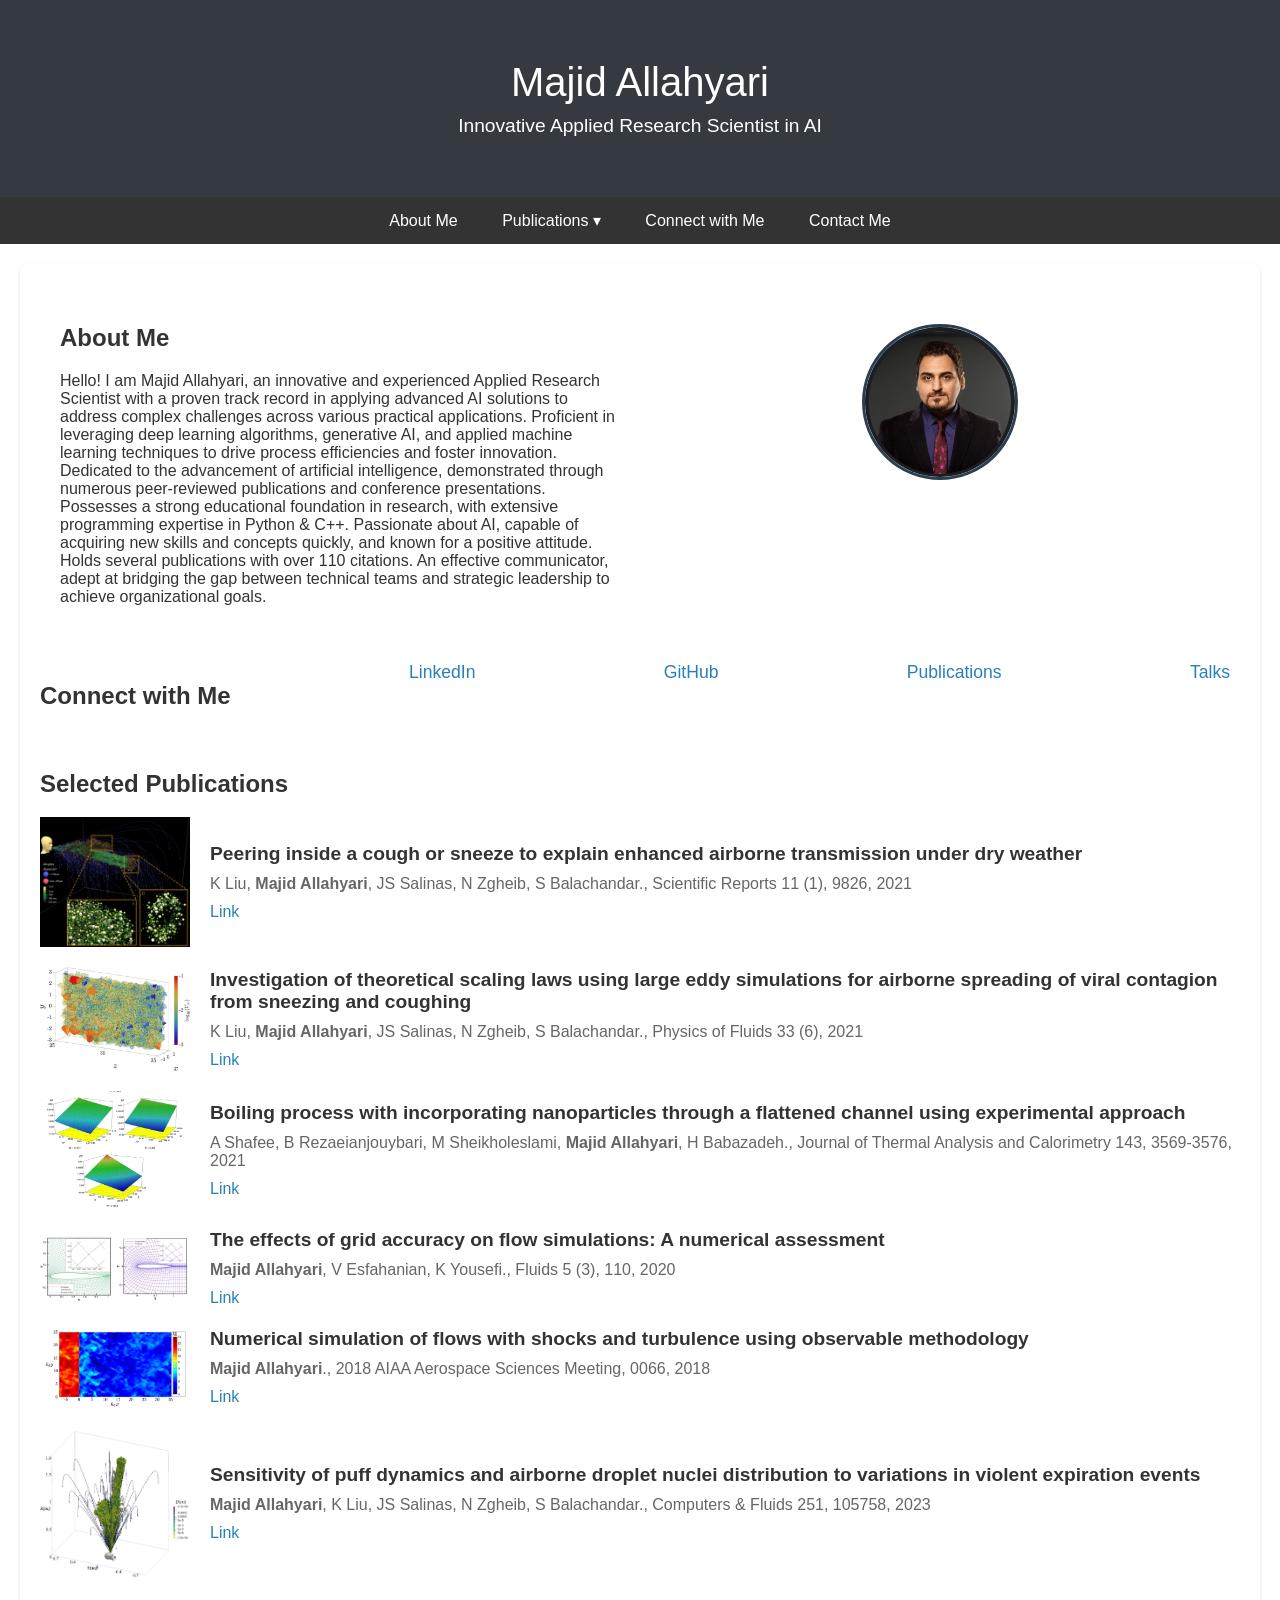
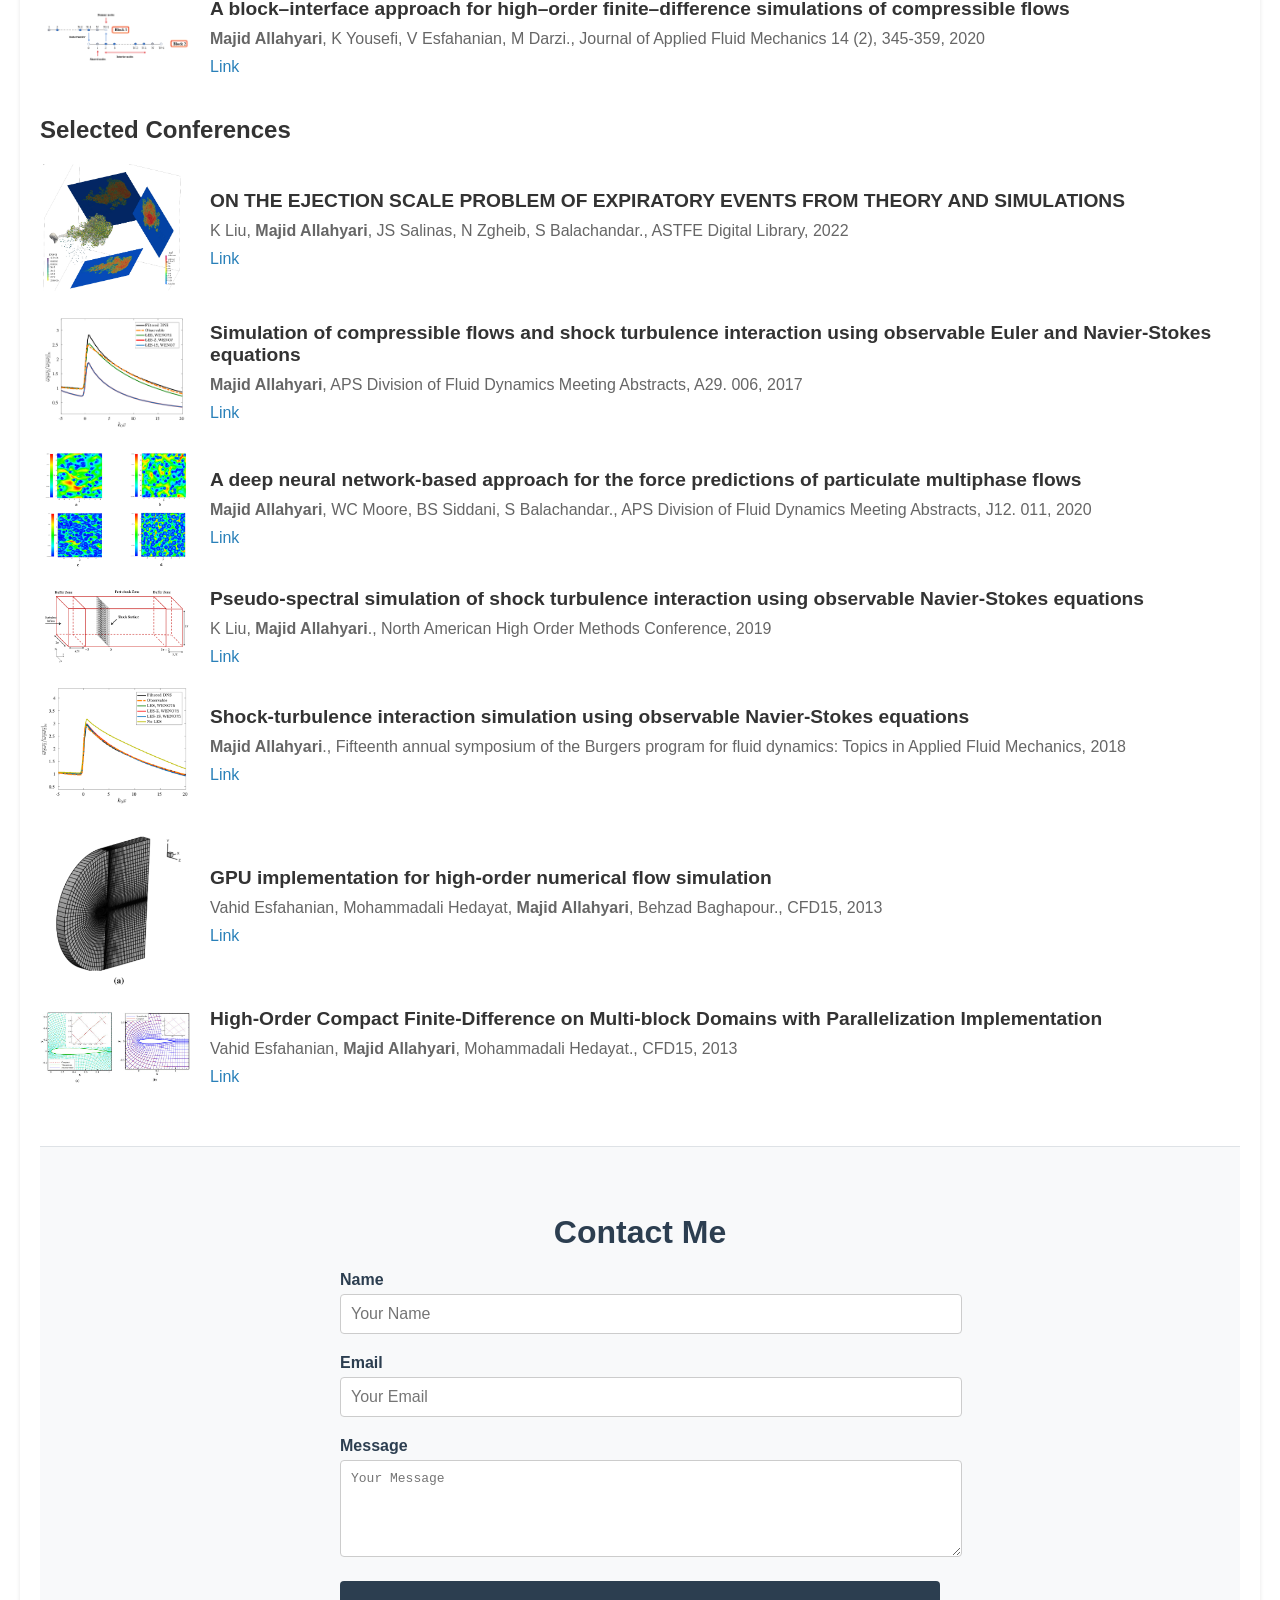
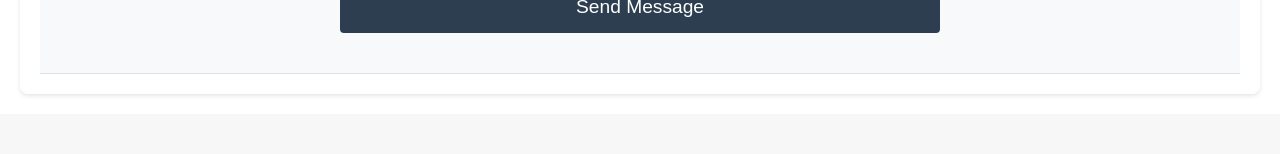
==== commit 1f8443e5: "Add files via upload" ====
--- a/index.html
+++ b/index.html
@@ -3,13 +3,13 @@
 <head>
     <meta charset="UTF-8">
     <meta name="viewport" content="width=device-width, initial-scale=1.0">
-    <title>Personal Website</title>
+    <title>Majid Allahyari's Profile</title>
     <link rel="stylesheet" href="styles.css">
 </head>
 <body>
     <header>
-        <h1>Welcome to My Personal Website</h1>
-        <p>Explore my work and get to know me better</p>
+        <h1>Majid Allahyari</h1>
+        <p>Innovative Applied Research Scientist in AI</p>
     </header>
     <nav>
         <ul>
@@ -27,35 +27,242 @@
     </nav>
     <main>
         <section id="about">
-            <h2>About Me</h2>
-            <p>Details about me...</p>
+            <div class="container">
+                <div id="bio">
+                    <h2>About Me</h2>
+                    <p>Hello! I am Majid Allahyari, an innovative and experienced Applied Research Scientist with a proven track record in applying advanced AI solutions to address complex challenges across various practical applications. Proficient in leveraging deep learning algorithms, generative AI, and applied machine learning techniques to drive process efficiencies and foster innovation. Dedicated to the advancement of artificial intelligence, demonstrated through numerous peer-reviewed publications and conference presentations. Possesses a strong educational foundation in research, with extensive programming expertise in Python & C++. Passionate about AI, capable of acquiring new skills and concepts quickly, and known for a positive attitude. Holds several publications with over 110 citations. An effective communicator, adept at bridging the gap between technical teams and strategic leadership to achieve organizational goals.</p>
+                </div>
+                <div id="photo">
+                    <img src="img.jpg" alt="Portrait of Majid Allahyari">
+                </div>
+            </div>
+        </section>
+        <section id="links">
+            <div class="container">
+                <h2>Connect with Me</h2>
+                <a href="https://www.linkedin.com/in/majid-allahyari/" aria-label="LinkedIn" target="_blank">LinkedIn</a>
+                <a href="https://github.com/majiday" aria-label="GitHub" target="_blank">GitHub</a>
+                <a href="https://scholar.google.com/citations?user=i7__kzoAAAAJ&hl=en&oi=sra" aria-label="Publications" target="_blank">Publications</a>
+                <a href="https://scholar.google.com/citations?user=i7__kzoAAAAJ&hl=en&oi=sra" aria-label="Talks" target="_blank">Talks</a>
+            </div>
         </section>
         <section id="publications">
-            <h2>Publications</h2>
-            <section id="published-papers">
-                <h3>Published Papers</h3>
-                <p>Details about published papers...</p>
-            </section>
-            <section id="conference-papers">
-                <h3>Conference Papers</h3>
-                <p>Details about conference papers...</p>
-            </section>
-        </section>
-        <section id="links">
-            <h2>Connect with Me</h2>
-            <p>Details on how to connect...</p>
+                <div class="container">
+                <section id="published-papers">
+                    <h2>Selected Publications</h2>
+                    <div class="publication">
+                        <img src="image1.jpg" alt="Publication Image">
+                        <div class="publication-details">
+                            <h3>Peering inside a cough or sneeze to explain enhanced airborne transmission under dry weather</h3>
+                            <p>K Liu, <strong>Majid Allahyari</strong>, JS Salinas, N Zgheib, S Balachandar., Scientific Reports 11 (1), 9826, 2021</p>
+                            <div class="links">
+                                <a href="https://www.nature.com/articles/s41598-021-89078-7" aria-label="Link" target="_blank">Link</a>
+                                <!-- <a href="code-link" aria-label="Code" target="_blank">Code</a> -->
+                                <!-- <a href="poster-link" aria-label="Poster" target="_blank">Poster</a> -->
+                            </div>
+                        </div>
+                    </div>
+                    <!-- Add more publication sections similarly -->
+                    <div class="publication">
+                        <img src="image2.jpg" alt="Publication Image">
+                        <div class="publication-details">
+                            <h3>Investigation of theoretical scaling laws using large eddy simulations for airborne spreading of viral contagion from sneezing and coughing</h3>
+                            <p>K Liu, <strong>Majid Allahyari</strong>, JS Salinas, N Zgheib, S Balachandar., Physics of Fluids 33 (6), 2021</p>
+                            <div class="links">
+                                <a href="https://pubs.aip.org/aip/pof/article/33/6/063318/1065621" aria-label="Link" target="_blank">Link</a>
+                            </div>
+                        </div>
+                    </div>
+                    <!-- Add more publication sections similarly -->
+                    <div class="publication">
+                        <img src="image3.jpg" alt="Publication Image">
+                        <div class="publication-details">
+                            <h3>Boiling process with incorporating nanoparticles through a flattened channel using experimental approach</h3>
+                            <p>A Shafee, B Rezaeianjouybari, M Sheikholeslami, <strong>Majid Allahyari</strong>, H Babazadeh., Journal of Thermal Analysis and Calorimetry 143, 3569-3576, 2021</p>
+                            <div class="links">
+                                <a href="https://link.springer.com/article/10.1007/s10973-020-09327-1" aria-label="Link" target="_blank">Link</a>
+                            </div>
+                        </div>
+                    </div>
+                    <!-- Add more publication sections similarly -->
+                    <div class="publication">
+                        <img src="image4.jpg" alt="Publication Image">
+                        <div class="publication-details">
+                            <h3>The effects of grid accuracy on flow simulations: A numerical assessment</h3>
+                            <p><strong>Majid Allahyari</strong>, V Esfahanian, K Yousefi., Fluids 5 (3), 110, 2020</p>
+                            <div class="links">
+                                <a href="https://www.mdpi.com/2311-5521/5/3/110" aria-label="Link" target="_blank">Link</a>
+                            </div>
+                        </div>
+                    </div>
+                    <!-- Add more publication sections similarly -->
+                    <div class="publication">
+                        <img src="image5.jpg" alt="Publication Image">
+                        <div class="publication-details">
+                            <h3>Numerical simulation of flows with shocks and turbulence using observable methodology</h3>
+                            <p><strong>Majid Allahyari</strong>., 2018 AIAA Aerospace Sciences Meeting, 0066, 2018</p>
+                            <div class="links">
+                                <a href="https://doi.org/10.2514/6.2018-0066" aria-label="Link" target="_blank">Link</a>
+                            </div>
+                        </div>
+                    </div>
+                    
+                    <!-- Add more publication sections similarly -->
+                    <div class="publication">
+                        <img src="image8.jpg" alt="Publication Image">
+                        <div class="publication-details">
+                            <h3>Sensitivity of puff dynamics and airborne droplet nuclei distribution to variations in violent expiration events</h3>
+                            <p><strong>Majid Allahyari</strong>, K Liu, JS Salinas, N Zgheib, S Balachandar., Computers & Fluids 251, 105758, 2023</p>
+                            <div class="links">
+                                <a href="https://www.sciencedirect.com/science/article/abs/pii/S0045793022003504" aria-label="Link" target="_blank">Link</a>
+                            </div>
+                        </div>
+                    </div>
+                    <!-- Add more publication sections similarly -->
+                    <div class="publication">
+                        <img src="image9.jpg" alt="Publication Image">
+                        <div class="publication-details">
+                            <h3>A block–interface approach for high–order finite–difference simulations of compressible flows</h3>
+                            <p><strong>Majid Allahyari</strong>, K Yousefi, V Esfahanian, M Darzi., Journal of Applied Fluid Mechanics 14 (2), 345-359, 2020</p>
+                            <div class="links">
+                                <a href="https://www.researchgate.net/publication/347517804_A_Block-Interface_Approach_for_High-Order_Finite-Difference_Simulations_of_Compressible_Flows" aria-label="Link" target="_blank">Link</a>
+                            </div>
+                        </div>
+                    </div>
+                </section>
+
+                <!-- Add more publication sections similarly -->
+                <section id="conference-papers">
+                    <h2>Selected Conferences</h2>
+                    <div class="publication">
+                        <img src="image10.jpg" alt="Publication Image">
+                        <div class="publication-details">
+                            <h3>ON THE EJECTION SCALE PROBLEM OF EXPIRATORY EVENTS FROM THEORY AND SIMULATIONS</h3>
+                            <p>K Liu, <strong>Majid Allahyari</strong>, JS Salinas, N Zgheib, S Balachandar., ASTFE Digital Library, 2022</p>
+                            <div class="links">
+                                <a href="https://dl.astfe.org/cn/conferences/tfec2022,2575d9165e9c0fe8,489bafcd2e7b6d41.html" aria-label="Link" target="_blank">Link</a>
+                            </div>
+                        </div>
+                    </div>
+                    <!-- Add more publication sections similarly -->
+                    <div class="publication">
+                        <img src="image7.jpg" alt="Publication Image">
+                        <div class="publication-details">
+                            <h3>Simulation of compressible flows and shock turbulence interaction using observable Euler and Navier-Stokes equations</h3>
+                            <p><strong>Majid Allahyari</strong>, APS Division of Fluid Dynamics Meeting Abstracts, A29. 006, 2017</p>
+                            <div class="links">
+                                <a href="https://ui.adsabs.harvard.edu/abs/2017APS..DFDA29006A/abstract" aria-label="Link" target="_blank">Link</a>
+                            </div>
+                        </div>
+                    </div>
+                    <!-- Add more publication sections similarly -->
+<!--                     <div class="publication">
+                        <img src="image11.jpg" alt="Publication Image">
+                        <div class="publication-details">
+                            <h3>ON THE EJECTION SCALE PROBLEM OF EXPIRATORY EVENTS FROM THEORY AND SIMULATIONS</h3>
+                            <p>K Liu, <strong>Majid Allahyari</strong>, JS Salinas, N Zgheib, S Balachandar., ASTFE Digital Library, 2022</p>
+                            <div class="links">
+                                <a href="https://dl.astfe.org/cn/conferences/tfec2022,2575d9165e9c0fe8,489bafcd2e7b6d41.html" aria-label="Link" target="_blank">Link</a>
+                            </div>
+                        </div>
+                    </div> -->
+                    <!-- Add more publication sections similarly -->
+                    <div class="publication">
+                        <img src="image6.jpg" alt="Publication Image">
+                        <div class="publication-details">
+                            <h3>A deep neural network-based approach for the force predictions of particulate multiphase flows</h3>
+                            <p><strong>Majid Allahyari</strong>, WC Moore, BS Siddani, S Balachandar., APS Division of Fluid Dynamics Meeting Abstracts, J12. 011, 2020</p>
+                            <div class="links">
+                                <a href="https://ui.adsabs.harvard.edu/abs/2020APS..DFDJ12011A/abstract" aria-label="Link" target="_blank">Link</a>
+                            </div>
+                        </div>
+                    </div>
+                    <!-- Add more publication sections similarly -->
+                    <div class="publication">
+                        <img src="image12.jpg" alt="Publication Image">
+                        <div class="publication-details">
+                            <h3>Pseudo-spectral simulation of shock turbulence interaction using observable Navier-Stokes equations</h3>
+                            <p>K Liu, <strong>Majid Allahyari</strong>., North American High Order Methods Conference, 2019</p>
+                            <div class="links">
+                                <a href="https://nahomcon19.sdsu.edu" aria-label="Link" target="_blank">Link</a>
+                            </div>
+                        </div>
+                    </div>
+                    <!-- Add more publication sections similarly -->
+                    <div class="publication">
+                        <img src="image13.jpg" alt="Publication Image">
+                        <div class="publication-details">
+                            <h3>Shock-turbulence interaction simulation using observable Navier-Stokes equations</h3>
+                            <p><strong>Majid Allahyari</strong>., Fifteenth annual symposium of the Burgers program for fluid dynamics: Topics in Applied Fluid Mechanics, 2018</p>
+                            <div class="links">
+                                <a href="https://ipst.umd.edu/sites/default/files/documents/burgers_posters/2018%20program.pdf" aria-label="Link" target="_blank">Link</a>
+                            </div>
+                        </div>
+                    </div>
+                    <!-- Add more publication sections similarly -->
+                    <div class="publication">
+                        <img src="image14.jpg" alt="Publication Image">
+                        <div class="publication-details">
+                            <h3>GPU implementation for high-order numerical flow simulation</h3>
+                            <p>Vahid Esfahanian, Mohammadali Hedayat, <strong>Majid Allahyari</strong>, Behzad Baghapour., CFD15, 2013</p>
+                            <div class="links">
+                                <a href="https://en.civilica.com/doc/271183/" aria-label="Link" target="_blank">Link</a>
+                            </div>
+                        </div>
+                    </div>
+                    <!-- Add more publication sections similarly -->
+                    <div class="publication">
+                        <img src="image15.jpg" alt="Publication Image">
+                        <div class="publication-details">
+                            <h3>High-Order Compact Finite-Difference on Multi-block Domains with Parallelization Implementation</h3>
+                            <p>Vahid Esfahanian, <strong>Majid Allahyari</strong>, Mohammadali Hedayat., CFD15, 2013</p>
+                            <div class="links">
+                                <a href="https://en.civilica.com/doc/271184/" aria-label="Link" target="_blank">Link</a>
+                            </div>
+                        </div>
+                    </div>
+
+                <!-- more publication               
+                -->
+                
+            </div>
         </section>
         <section id="contact">
-            <h2>Contact Me</h2>
-            <form>
-                <!-- Contact form details -->
-            </form>
+            <div class="contact-section">
+                <h2>Contact Me</h2>
+                <form class="contact-form" action="https://formspree.io/f/YOUR_FORMSPREE_ID" method="POST">
+                    <div class="form-group">
+                        <label for="name">Name</label>
+                        <input type="text" id="name" name="name" placeholder="Your Name" required>
+                    </div>
+                    <div class="form-group">
+                        <label for="email">Email</label>
+                        <input type="email" id="email" name="email" placeholder="Your Email" required>
+                    </div>
+                    <div class="form-group">
+                        <label for="message">Message</label>
+                        <textarea id="message" name="message" rows="5" placeholder="Your Message" required></textarea>
+                    </div>
+                    <button type="submit">Send Message</button>
+                </form>
+            </div>
+<!--             <div class="container">
+                <h2>Contact Me</h2>
+                <form action="https://formspree.io/f/YOUR_FORMSPREE_ENDPOINT" method="POST" target="_blank">
+                    <label for="name">Name:</label>
+                    <input type="text" id="name" name="name" required>
+                    <label for="email">Email:</label>
+                    <input type="email" id="email" name="email" required>
+                    <label for="message">Message:</label>
+                    <textarea id="message" name="message" rows="5" required></textarea>
+                    <button type="submit">Send</button>
+                </form>
+            </div> -->
         </section>
     </main>
     <footer>
-        <p>&copy; 2024 Your Name. All rights reserved.</p>
+        <button id="back-to-top">Back to Top</button>
     </footer>
-    <button id="back-to-top">Back to Top</button>
     <script src="script.js"></script>
 </body>
 </html>
--- a/styles.css
+++ b/styles.css
@@ -1,35 +1,264 @@
-// Show "Back to Top" button when user scrolls down
-window.addEventListener('scroll', function() {
-    const backToTopButton = document.getElementById('back-to-top');
-    if (window.scrollY > 200) {
-        backToTopButton.style.display = 'block';
-    } else {
-        backToTopButton.style.display = 'none';
-    }
-});
-
-// Scroll to top when "Back to Top" button is clicked
-document.getElementById('back-to-top').addEventListener('click', function() {
-    window.scrollTo({ top: 0, behavior: 'smooth' });
-});
-
-// Toggle "Publications" submenu when "Publications" menu item is clicked
-document.getElementById('publications-menu').addEventListener('click', function(event) {
-    event.preventDefault();
-    var submenu = document.getElementById('publications-submenu');
-    if (submenu.style.display === 'block') {
-        submenu.style.display = 'none';
-    } else {
-        submenu.style.display = 'block';
-    }
-});
-
-// Hide "Publications" submenu when clicking outside
-document.addEventListener('click', function(event) {
-    var isClickInside = document.getElementById('publications-menu').contains(event.target) ||
-                        document.getElementById('publications-submenu').contains(event.target);
-    var submenu = document.getElementById('publications-submenu');
-    if (!isClickInside && submenu.style.display === 'block') {
-        submenu.style.display = 'none';
-    }
-});
+body {
+    font-family: 'Helvetica Neue', Arial, sans-serif;
+    margin: 0;
+    padding: 0;
+    background-color: white;
+    color: #333;
+}
+
+header {
+    background: #343a40; 
+    color: white;
+    padding: 60px 20px;
+    text-align: center;
+    box-shadow: 0 2px 4px rgba(0, 0, 0, 0.1);
+}
+
+header h1 {
+    margin: 0;
+    font-size: 2.5em;
+    font-weight: 300;
+}
+
+header p {
+    margin: 10px 0 0;
+    font-size: 1.2em;
+    font-weight: 300;
+}
+
+nav {
+    background: #333;
+}
+
+nav ul {
+    list-style-type: none;
+    margin: 0;
+    padding: 0;
+    overflow: hidden;
+    text-align: center;
+}
+
+nav ul li {
+    display: inline-block; /* Changed from inline to inline-block */
+    position: relative; /* Added to position submenu relative to parent */
+}
+
+nav ul li a {
+    display: block;
+    color: white;
+    text-align: center;
+    padding: 14px 20px;
+    text-decoration: none;
+    transition: background 0.3s ease;
+}
+
+nav ul li a:hover {
+    background: #575757;
+}
+
+/* Submenu styles */
+nav ul li ul.submenu {
+    display: none; /* Initially hidden */
+    position: absolute; /* Position relative to parent */
+    background-color: #333;
+    min-width: 160px;
+    z-index: 1;
+    top: 100%; /* Position submenu below the parent */
+    left: 0;
+}
+
+nav ul li ul.submenu li {
+    display: block; /* Ensure submenu items are block elements */
+}
+
+nav ul li ul.submenu li a {
+    text-align: left;
+    padding: 12px 16px;
+}
+
+/* End submenu styles */
+
+main {
+    max-width: 1200px;
+    margin: 20px auto;
+    padding: 20px;
+    background: white;
+    border-radius: 8px;
+    box-shadow: 0 2px 4px rgba(0, 0, 0, 0.1);
+}
+
+.container {
+    display: flex;
+    flex-wrap: wrap;
+    justify-content: space-between;
+    margin-bottom: 20px;
+}
+
+.contact-section {
+    background-color: #f8f9fa;
+    padding: 40px 20px;
+    text-align: center;
+    border-top: 1px solid #dee2e6;
+    border-bottom: 1px solid #dee2e6;
+    margin-top: 40px;
+}
+
+.contact-section h2 {
+    margin-bottom: 20px;
+    font-size: 2em;
+    color: #2c3e50;
+}
+
+.contact-form {
+    max-width: 600px;
+    margin: 0 auto;
+    text-align: left;
+}
+
+.form-group {
+    margin-bottom: 20px;
+}
+
+.form-group label {
+    display: block;
+    margin-bottom: 5px;
+    font-weight: bold;
+    color: #2c3e50;
+}
+
+.contact-form input,
+.contact-form textarea {
+    width: 100%;
+    padding: 10px;
+    border: 1px solid #ccc;
+    border-radius: 4px;
+    font-size: 1em;
+}
+
+.contact-form input:focus,
+.contact-form textarea:focus {
+    border-color: #495057;
+    outline: none;
+    box-shadow: 0 0 5px rgba(73, 80, 87, 0.3);
+}
+
+.contact-form button {
+    width: 100%;
+    padding: 15px;
+    border: none;
+    border-radius: 4px;
+    background-color: #2c3e50;
+    color: white;
+    font-size: 1.2em;
+    cursor: pointer;
+    transition: background-color 0.3s ease;
+}
+
+.contact-form button:hover {
+    background-color: #495057;
+}
+
+#bio, #photo {
+    flex: 1;
+    padding: 20px;
+    box-sizing: border-box;
+}
+
+#photo {
+    text-align: center;
+}
+
+#photo img {
+    border-radius: 50%;
+    width: 150px;
+    height: 150px;
+    object-fit: cover;
+    margin-top: 20px;
+    border: 3px solid #2c3e50;
+    transition: transform 0.3s ease;
+}
+
+#photo img:hover {
+    transform: scale(1.1);
+}
+
+#links {
+    text-align: center;
+}
+
+#links a {
+    color: #2980b9;
+    text-decoration: none;
+    margin: 0 10px;
+    font-size: 1.1em;
+    transition: color 0.3s ease;
+}
+
+#links a:hover {
+    color: #1c598a;
+}
+
+#publications {
+    text-align: left;
+}
+
+.publication {
+    display: flex;
+    align-items: center;
+    margin-bottom: 20px;
+}
+
+.publication img {
+    width: 150px;
+    height: auto;
+    margin-right: 20px;
+}
+
+.publication-details {
+    flex: 1;
+}
+
+.publication-details h3 {
+    margin: 0 0 10px;
+    font-size: 1.2em;
+    color: #333;
+}
+
+.publication-details p {
+    margin: 0 0 10px;
+    font-size: 1em;
+    color: #666;
+}
+
+.publication-details .links a {
+    margin-right: 15px;
+    color: #2980b9;
+    text-decoration: none;
+}
+
+.publication-details .links a:hover {
+    text-decoration: underline;
+}
+
+footer {
+    text-align: center;
+    padding: 20px;
+    background: #f7f7f7;
+}
+
+#back-to-top {
+    display: none;
+    position: fixed;
+    bottom: 20px;
+    right: 20px;
+    padding: 10px 15px;
+    background-color: #007BFF;
+    color: #fff;
+    border: none;
+    border-radius: 4px;
+    cursor: pointer;
+}
+
+#back-to-top:hover {
+    background-color: #0056b3;
+}
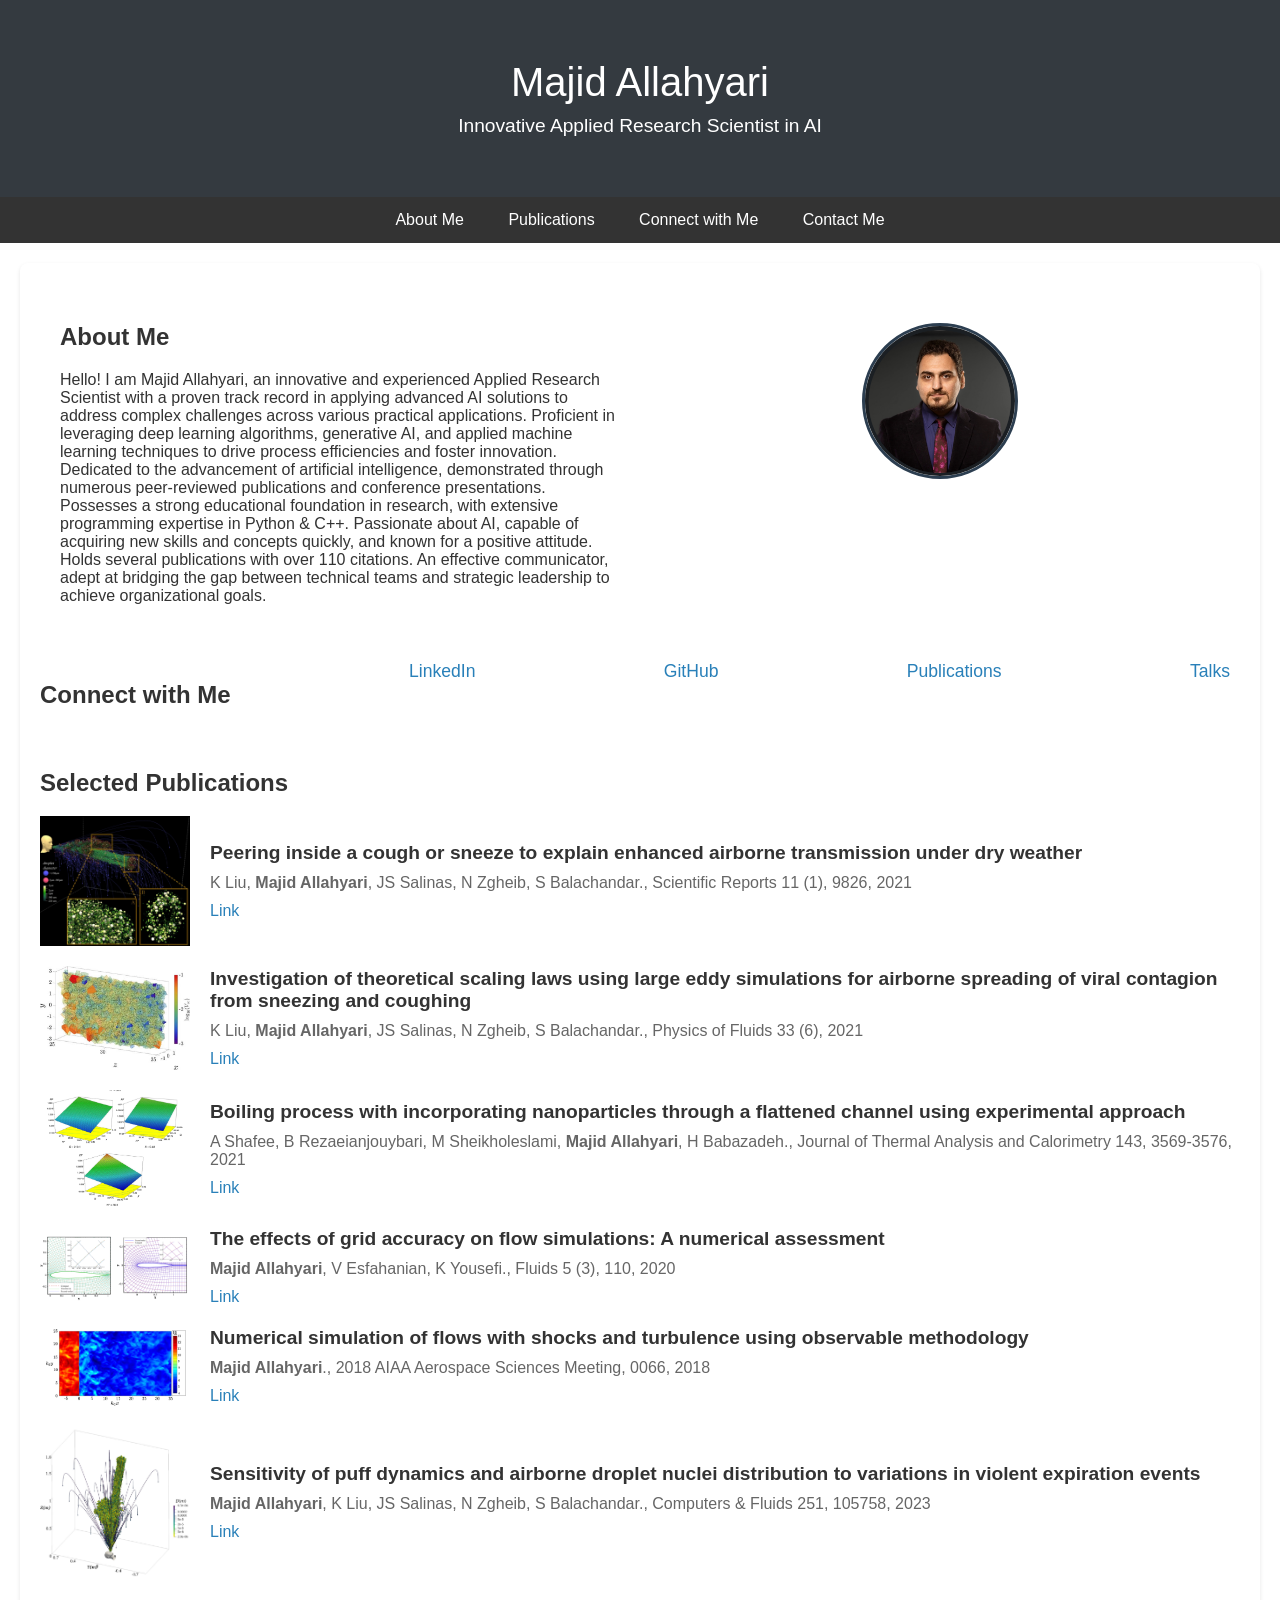
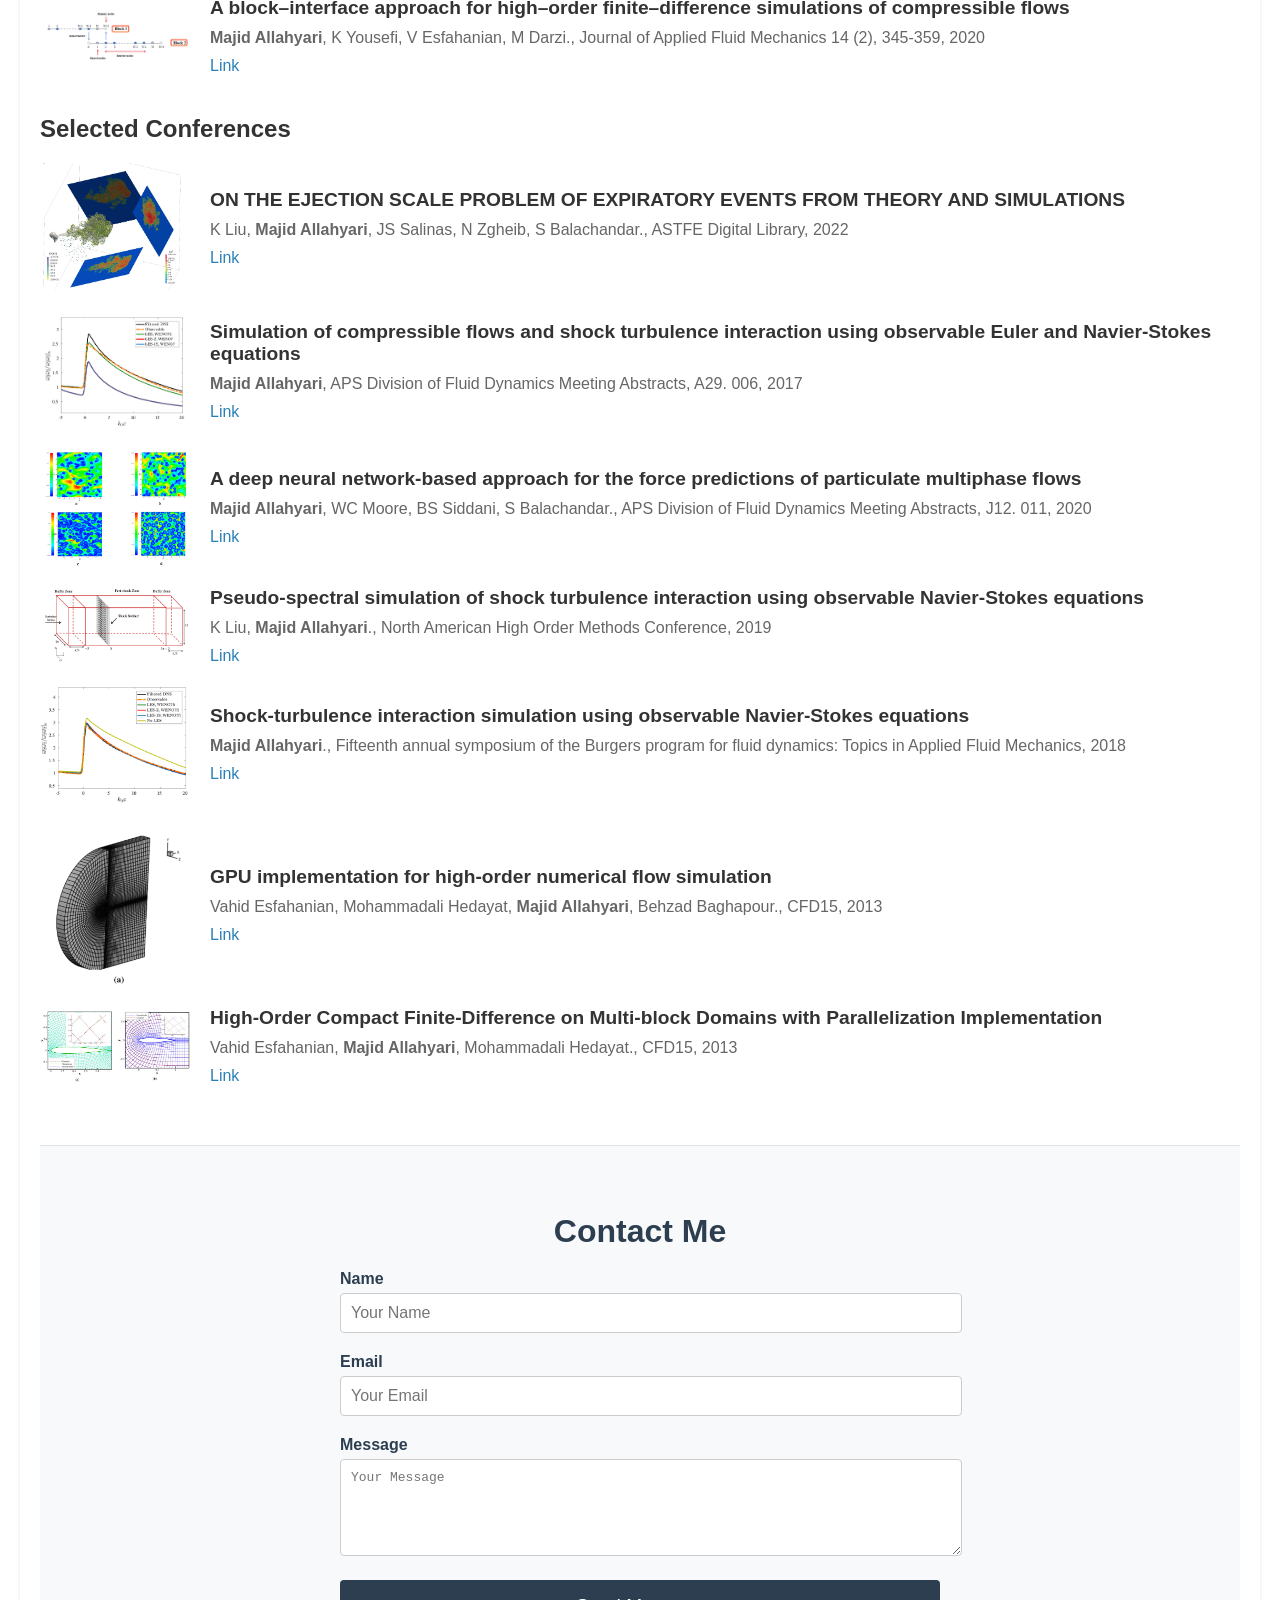
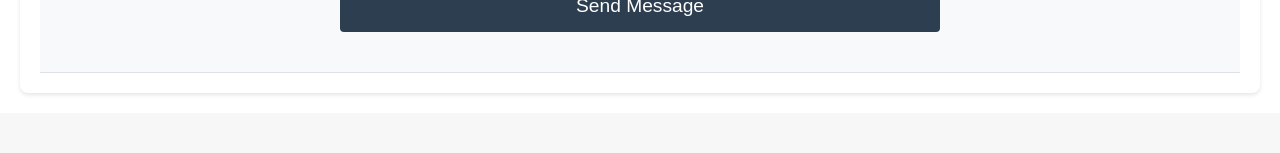
==== commit 2370adaa: "Update index.html" ====
--- a/index.html
+++ b/index.html
@@ -14,13 +14,15 @@
     <nav>
         <ul>
             <li><a href="#about">About Me</a></li>
-            <li>
+            <li><a href="#published-papers">Publications</a></li>
+
+<!--             <li>
                 <a href="#publications" id="publications-menu">Publications &#9662;</a>
                 <ul id="publications-submenu" class="submenu">
                     <li><a href="#published-papers">Published Papers</a></li>
                     <li><a href="#conference-papers">Conference Papers</a></li>
                 </ul>
-            </li>
+            </li> -->
             <li><a href="#links">Connect with Me</a></li>
             <li><a href="#contact">Contact Me</a></li>
         </ul>
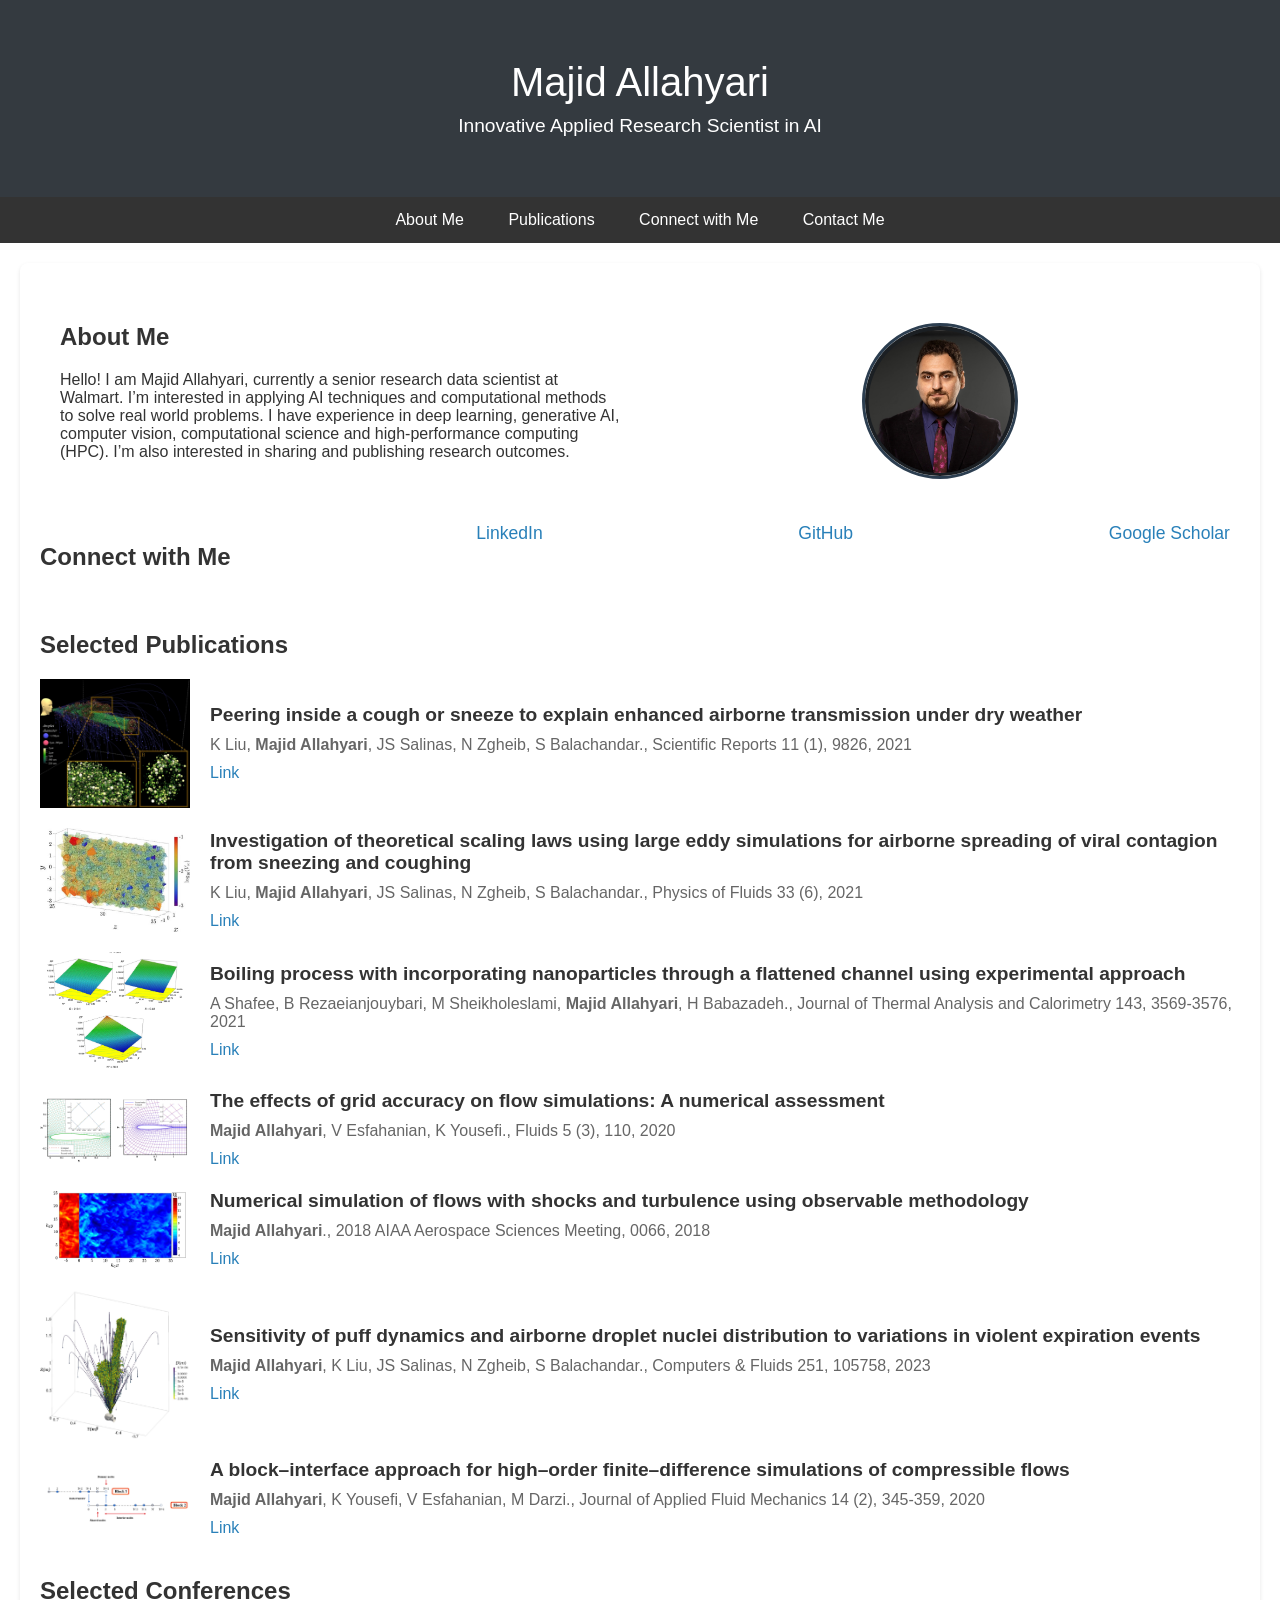
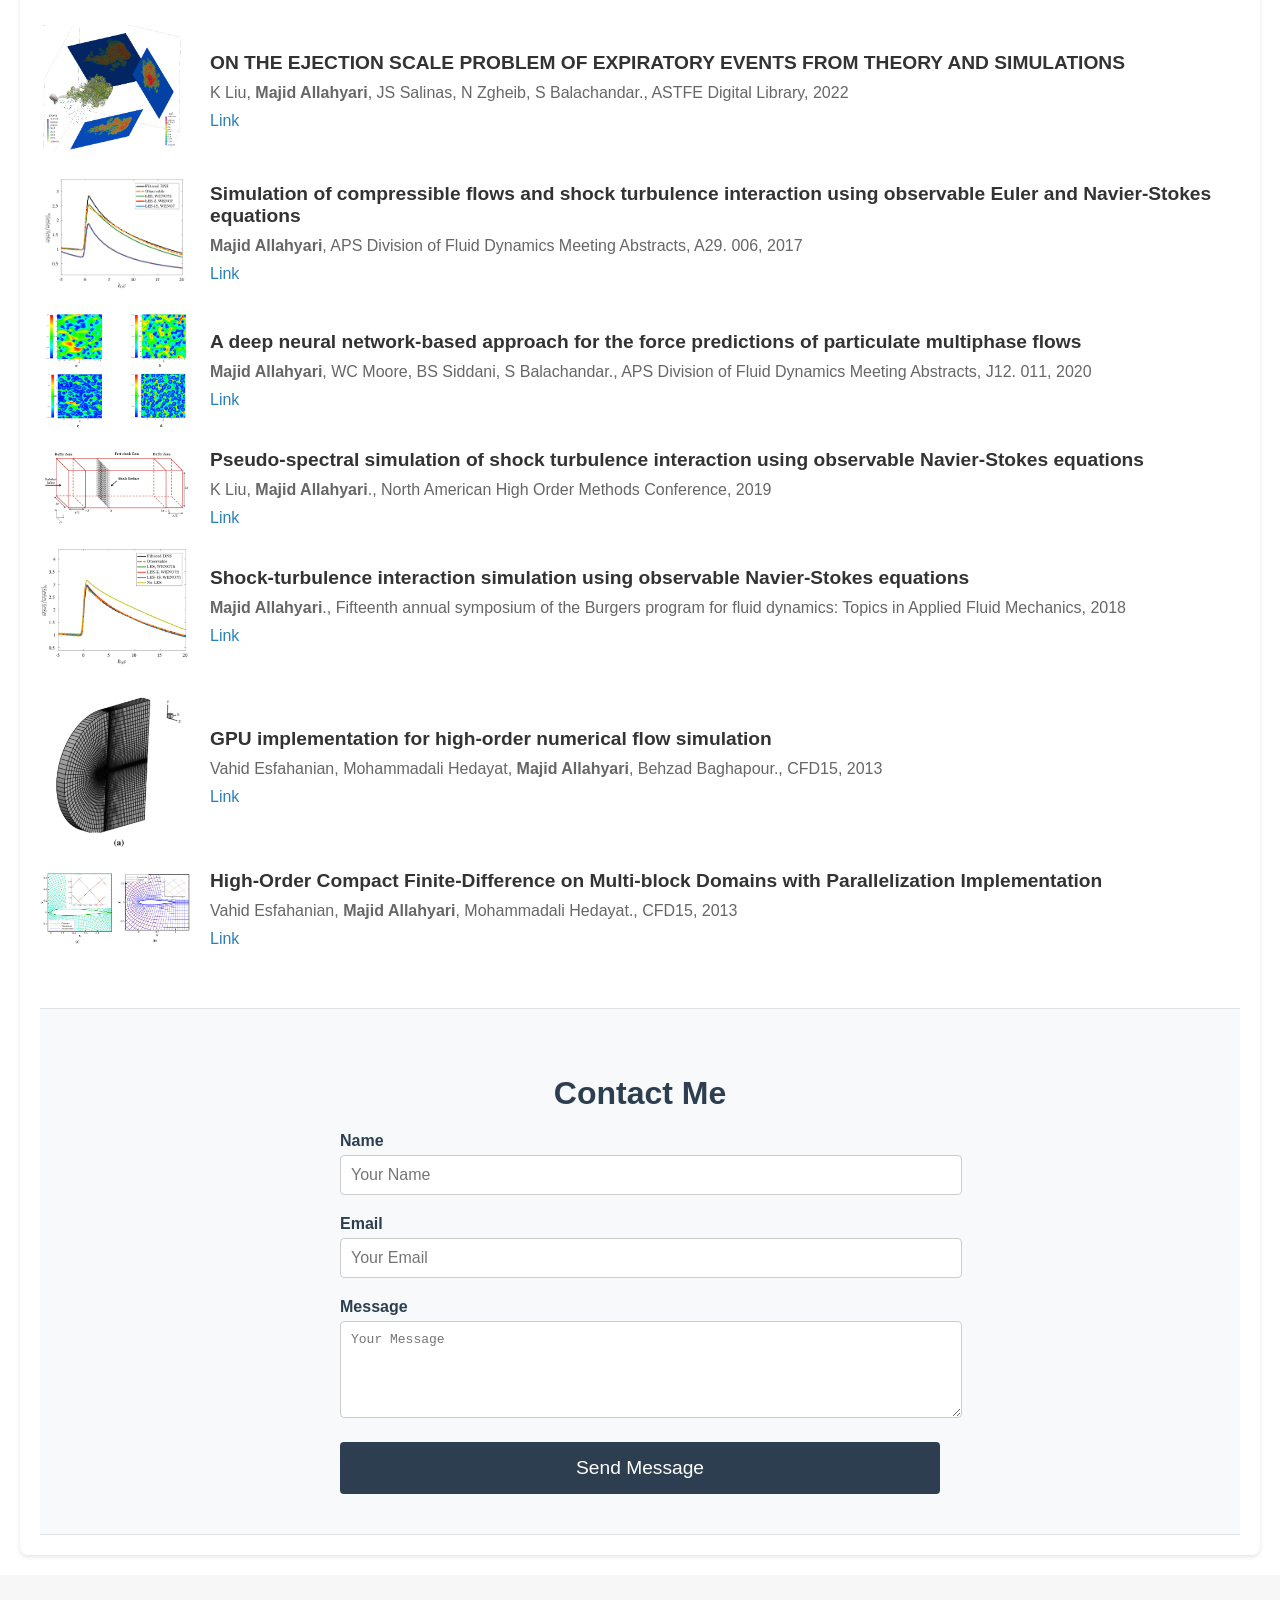
==== commit 2e89fa47: "Update index.html" ====
--- a/index.html
+++ b/index.html
@@ -32,7 +32,9 @@
             <div class="container">
                 <div id="bio">
                     <h2>About Me</h2>
-                    <p>Hello! I am Majid Allahyari, an innovative and experienced Applied Research Scientist with a proven track record in applying advanced AI solutions to address complex challenges across various practical applications. Proficient in leveraging deep learning algorithms, generative AI, and applied machine learning techniques to drive process efficiencies and foster innovation. Dedicated to the advancement of artificial intelligence, demonstrated through numerous peer-reviewed publications and conference presentations. Possesses a strong educational foundation in research, with extensive programming expertise in Python & C++. Passionate about AI, capable of acquiring new skills and concepts quickly, and known for a positive attitude. Holds several publications with over 110 citations. An effective communicator, adept at bridging the gap between technical teams and strategic leadership to achieve organizational goals.</p>
+                    <p>Hello! I am Majid Allahyari, currently a senior research data scientist at Walmart. I’m interested in applying AI techniques and computational methods to solve real world problems. 
+                        I have experience in deep learning, generative AI, computer vision, computational science and high-performance computing (HPC). 
+                        I’m also interested in sharing and publishing research outcomes.</p>
                 </div>
                 <div id="photo">
                     <img src="img.jpg" alt="Portrait of Majid Allahyari">
@@ -44,8 +46,8 @@
                 <h2>Connect with Me</h2>
                 <a href="https://www.linkedin.com/in/majid-allahyari/" aria-label="LinkedIn" target="_blank">LinkedIn</a>
                 <a href="https://github.com/majiday" aria-label="GitHub" target="_blank">GitHub</a>
-                <a href="https://scholar.google.com/citations?user=i7__kzoAAAAJ&hl=en&oi=sra" aria-label="Publications" target="_blank">Publications</a>
-                <a href="https://scholar.google.com/citations?user=i7__kzoAAAAJ&hl=en&oi=sra" aria-label="Talks" target="_blank">Talks</a>
+                <a href="https://scholar.google.com/citations?user=i7__kzoAAAAJ&hl=en&oi=sra" aria-label="Google Scholar" target="_blank">Google Scholar</a>
+<!--                 <a href="https://scholar.google.com/citations?user=i7__kzoAAAAJ&hl=en&oi=sra" aria-label="Talks" target="_blank">Talks</a> -->
             </div>
         </section>
         <section id="publications">
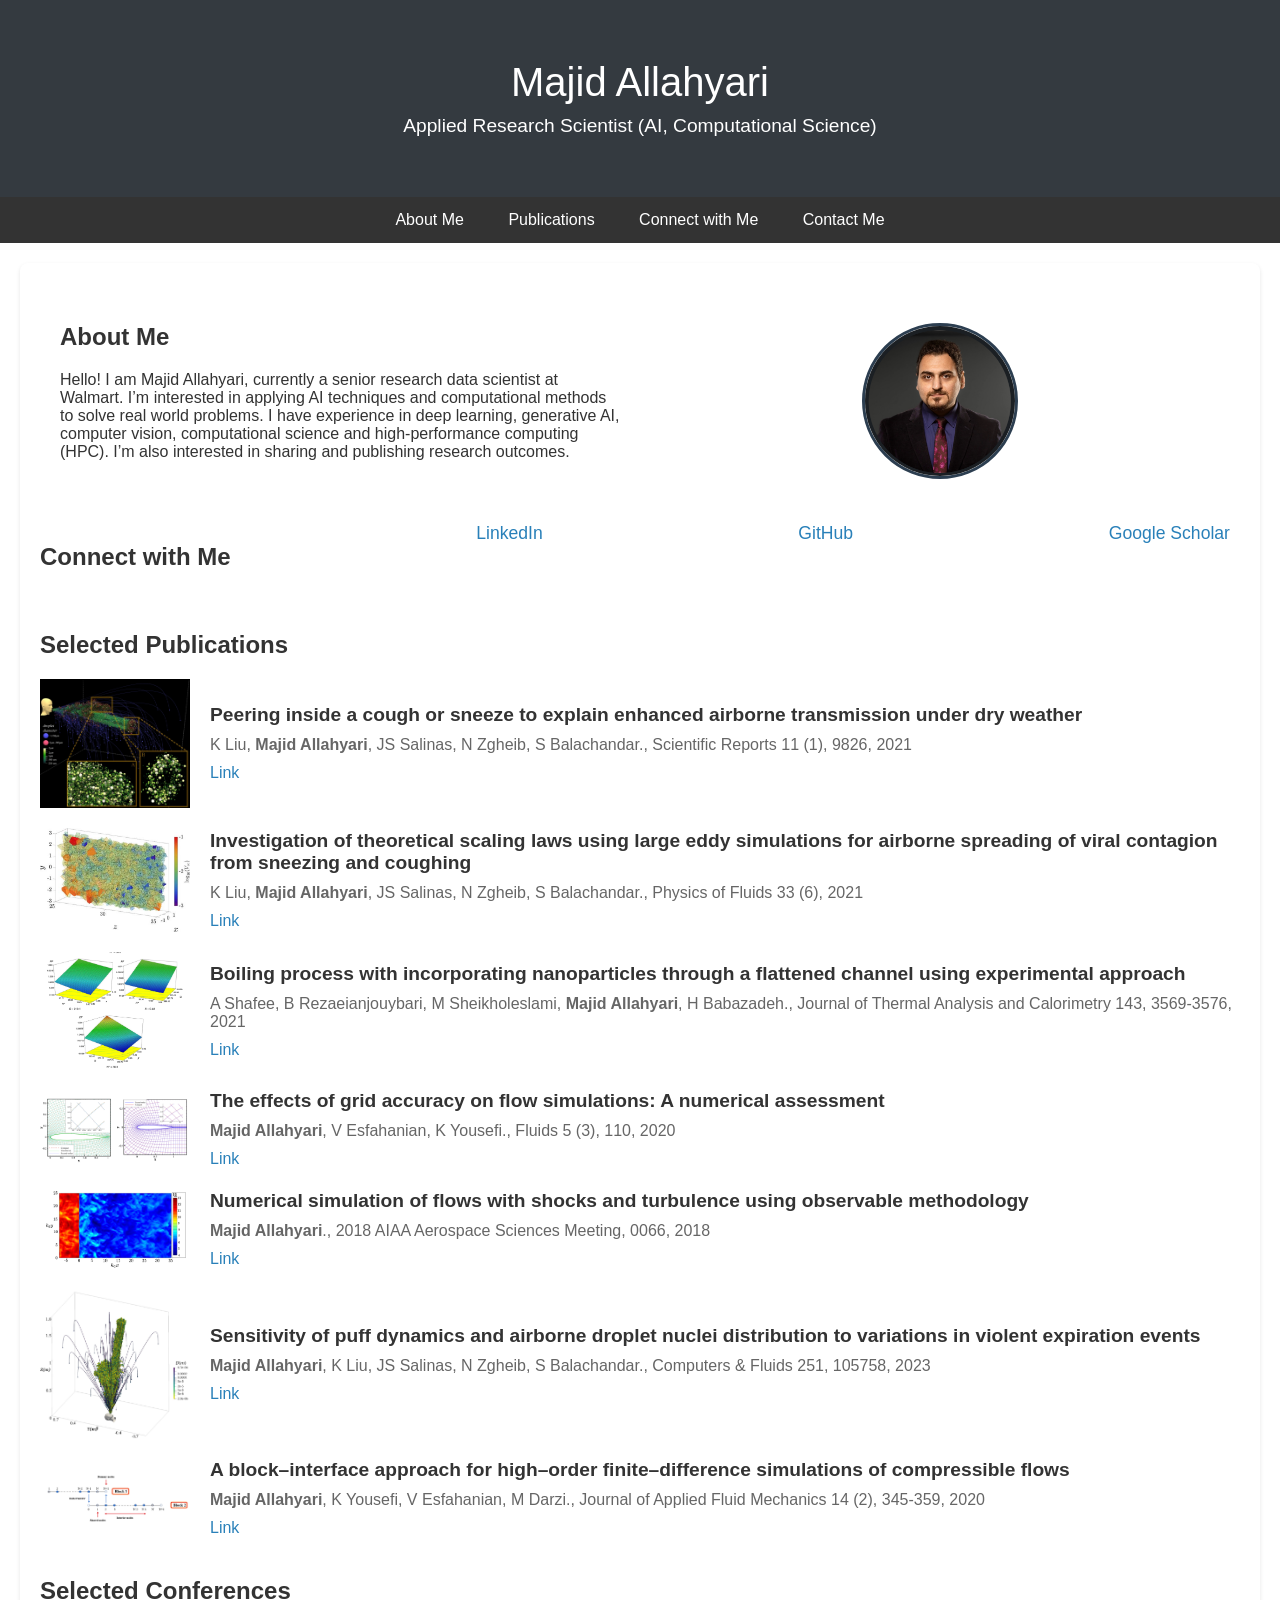
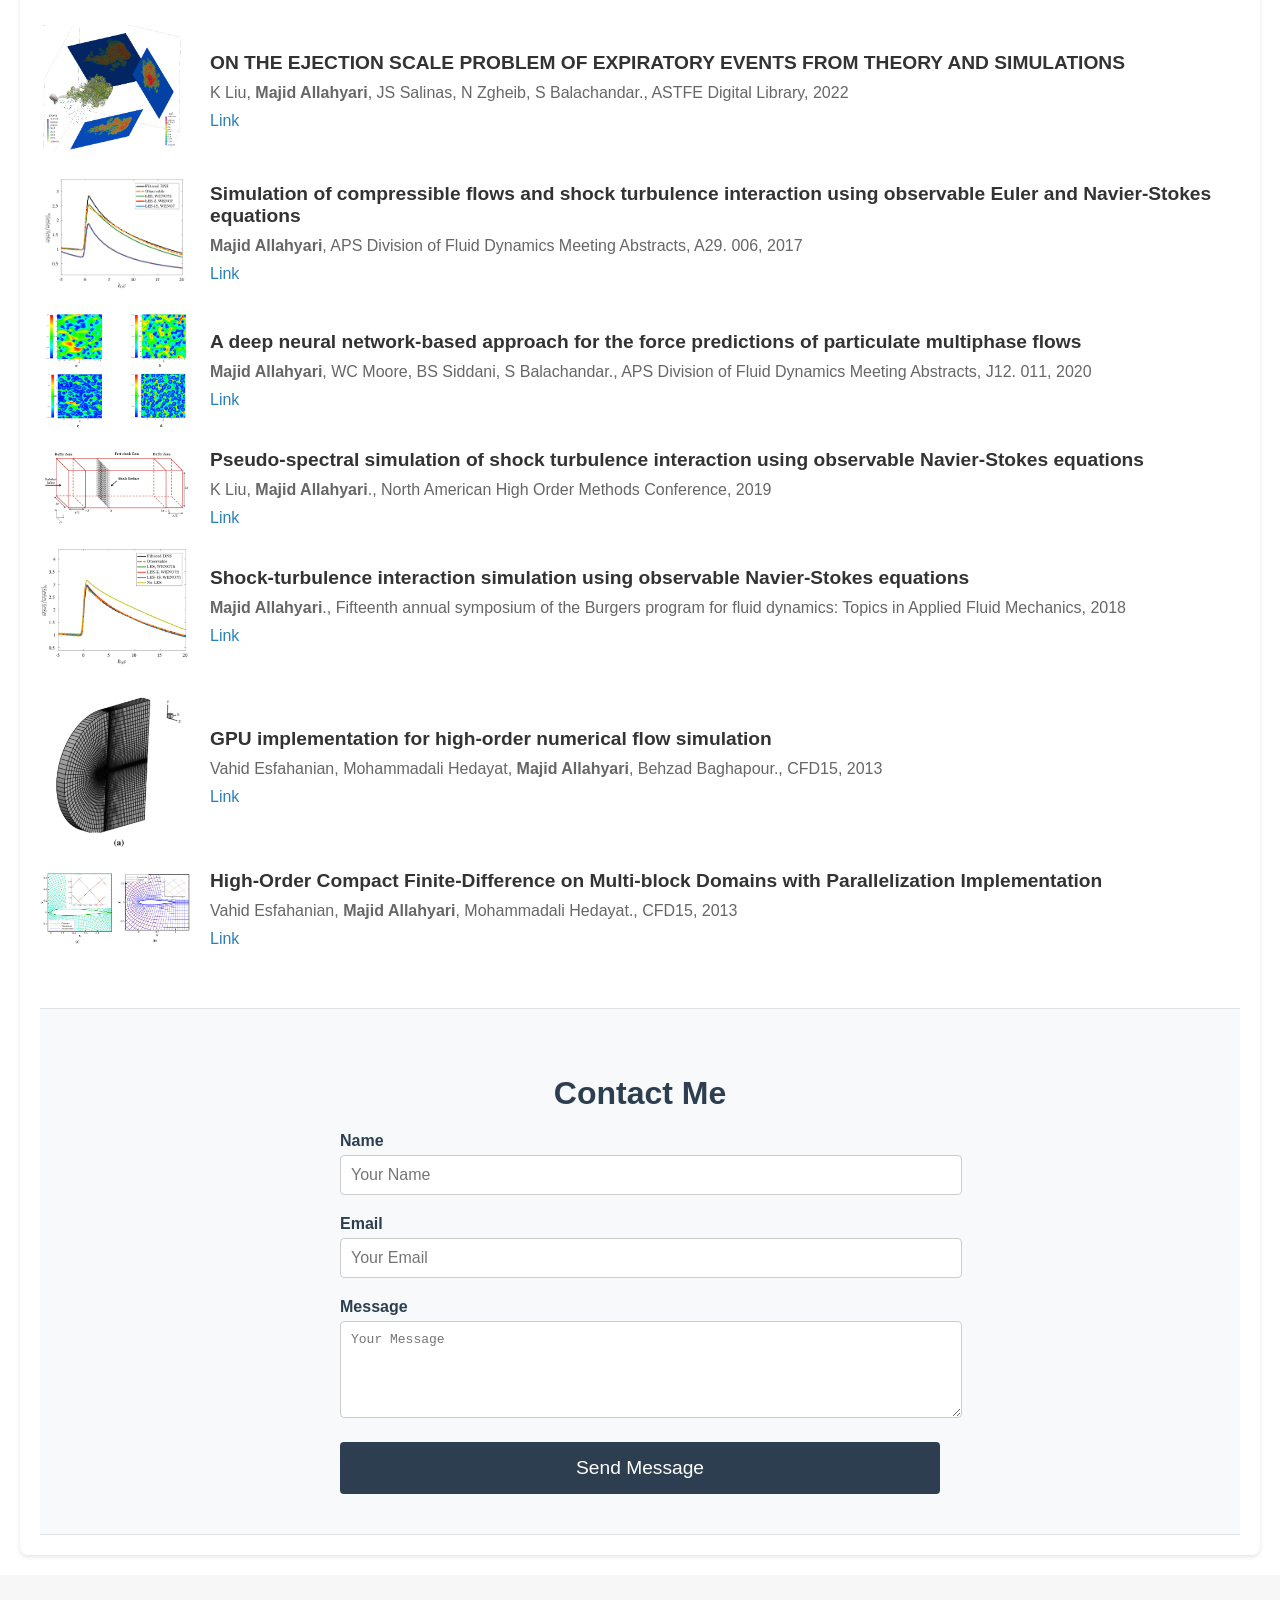
==== commit fc5226c9: "Update index.html" ====
--- a/index.html
+++ b/index.html
@@ -9,7 +9,7 @@
 <body>
     <header>
         <h1>Majid Allahyari</h1>
-        <p>Innovative Applied Research Scientist in AI</p>
+        <p>Applied Research Scientist (AI, Computational Science)</p>
     </header>
     <nav>
         <ul>
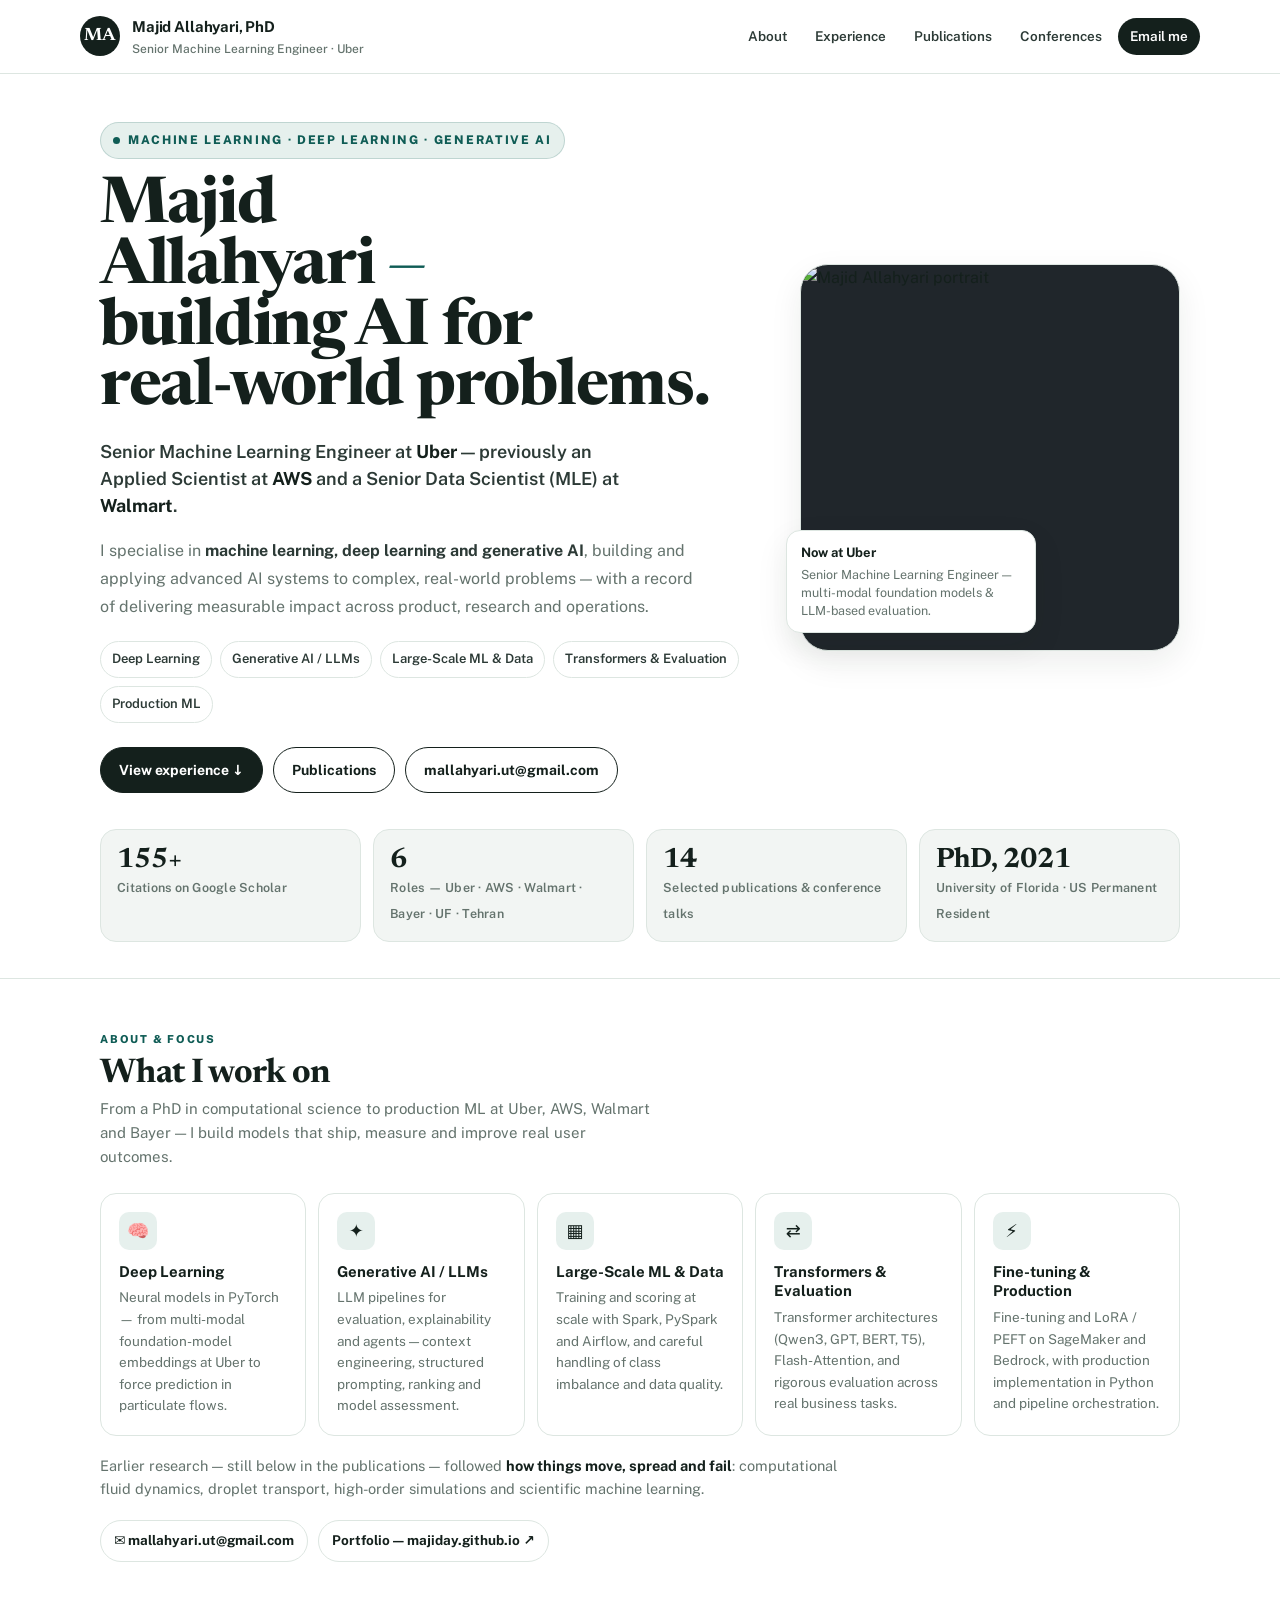
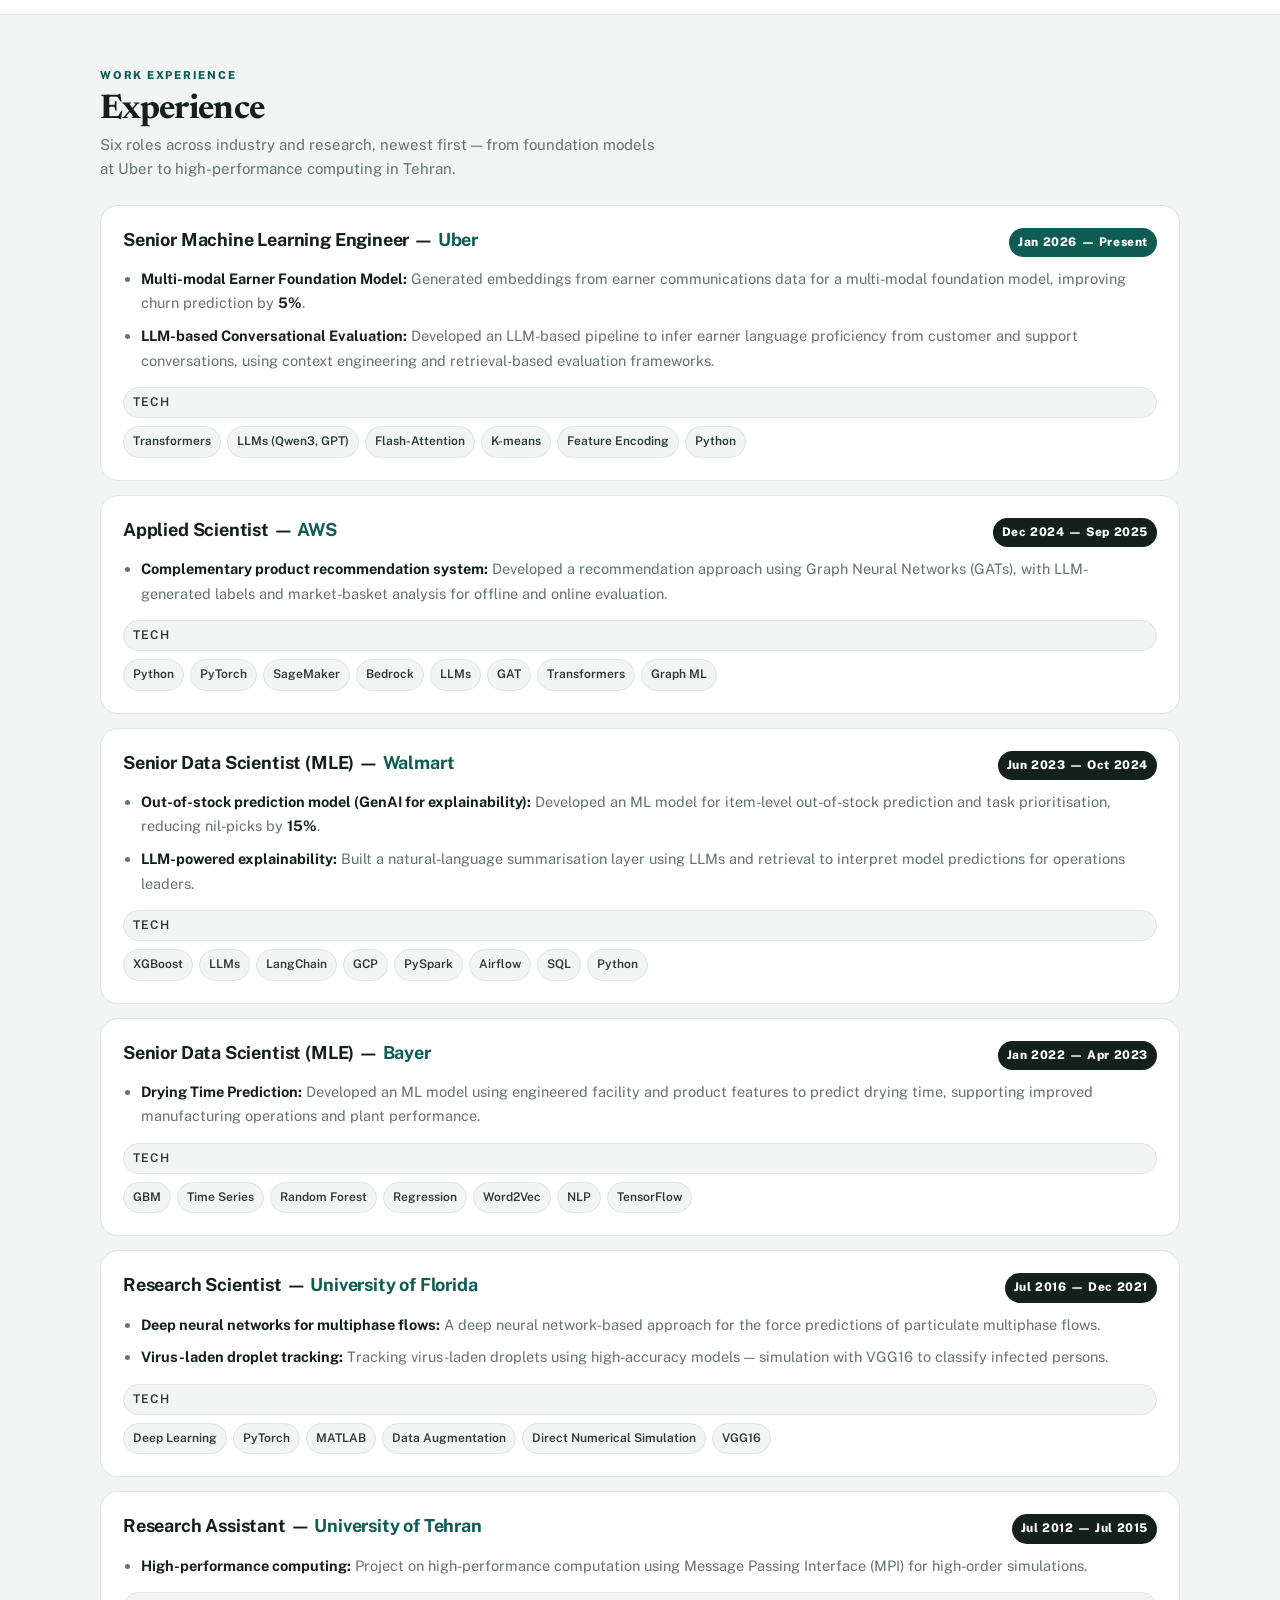
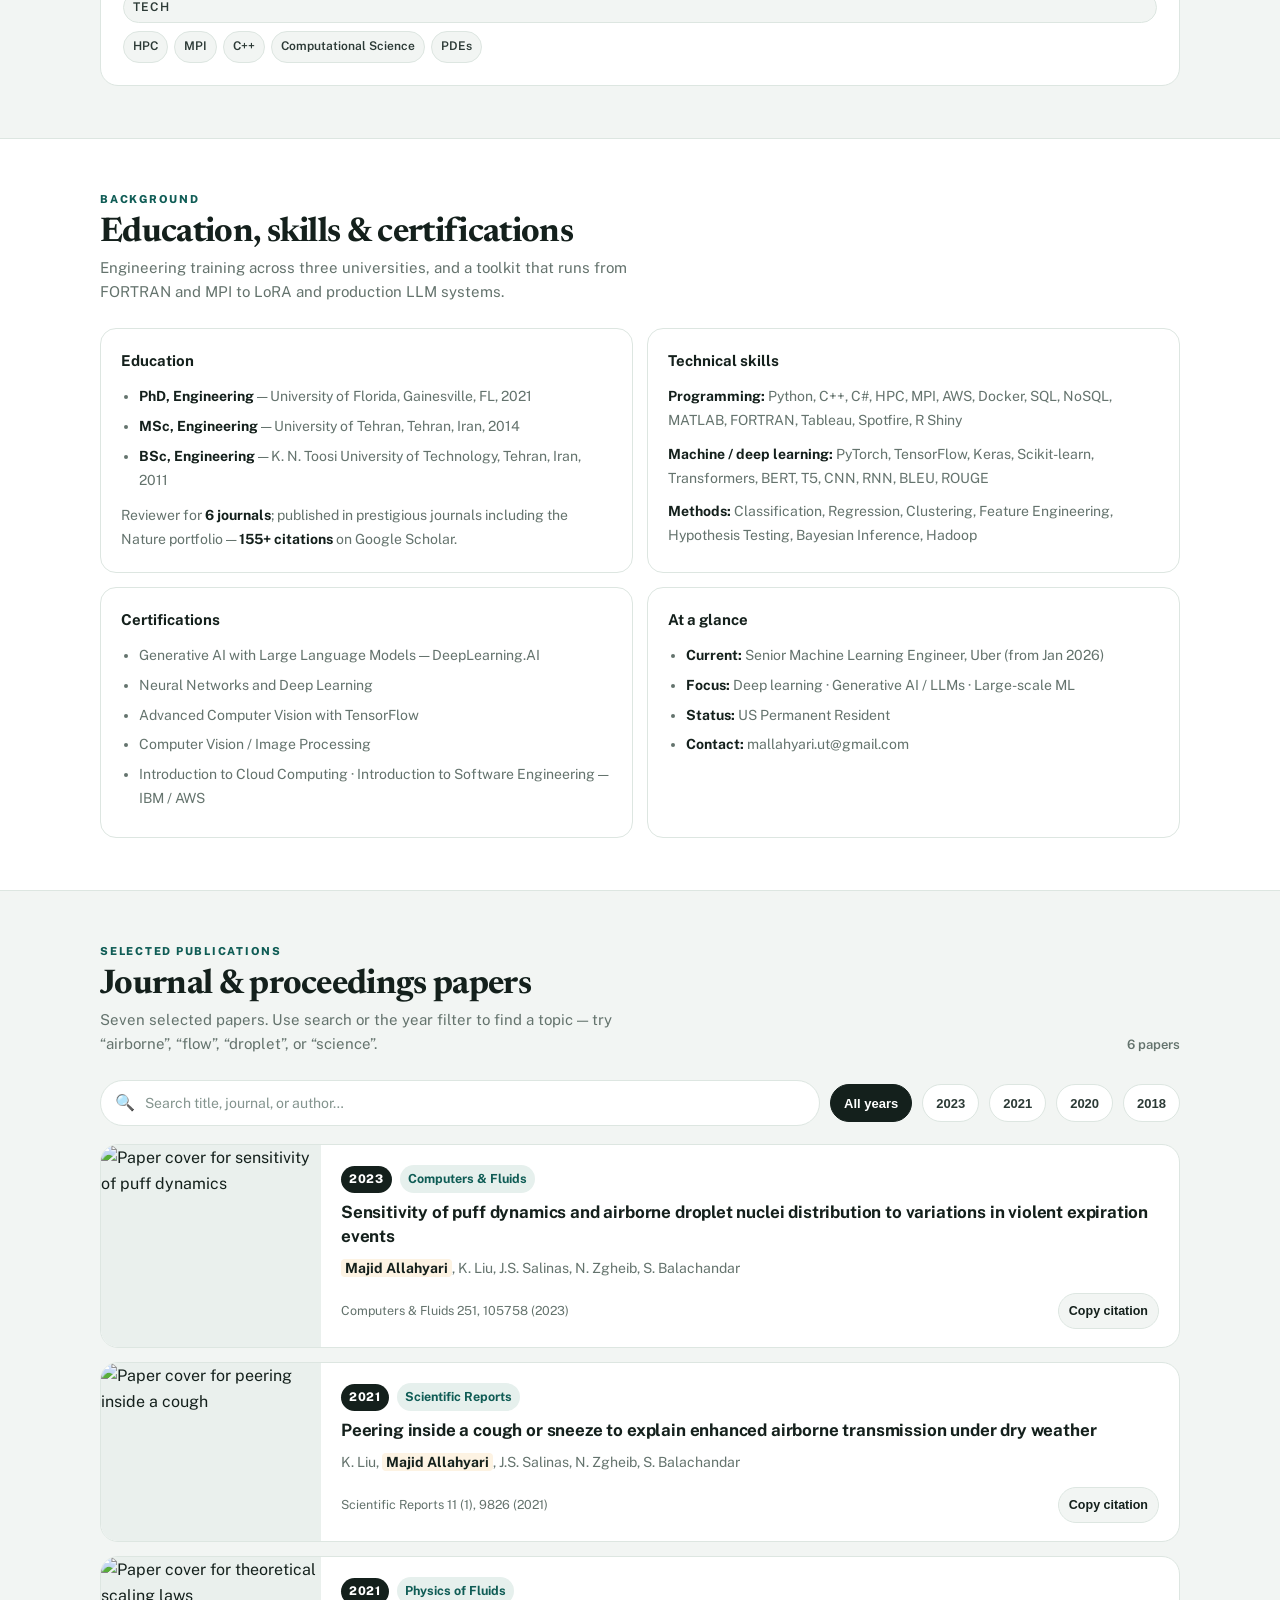
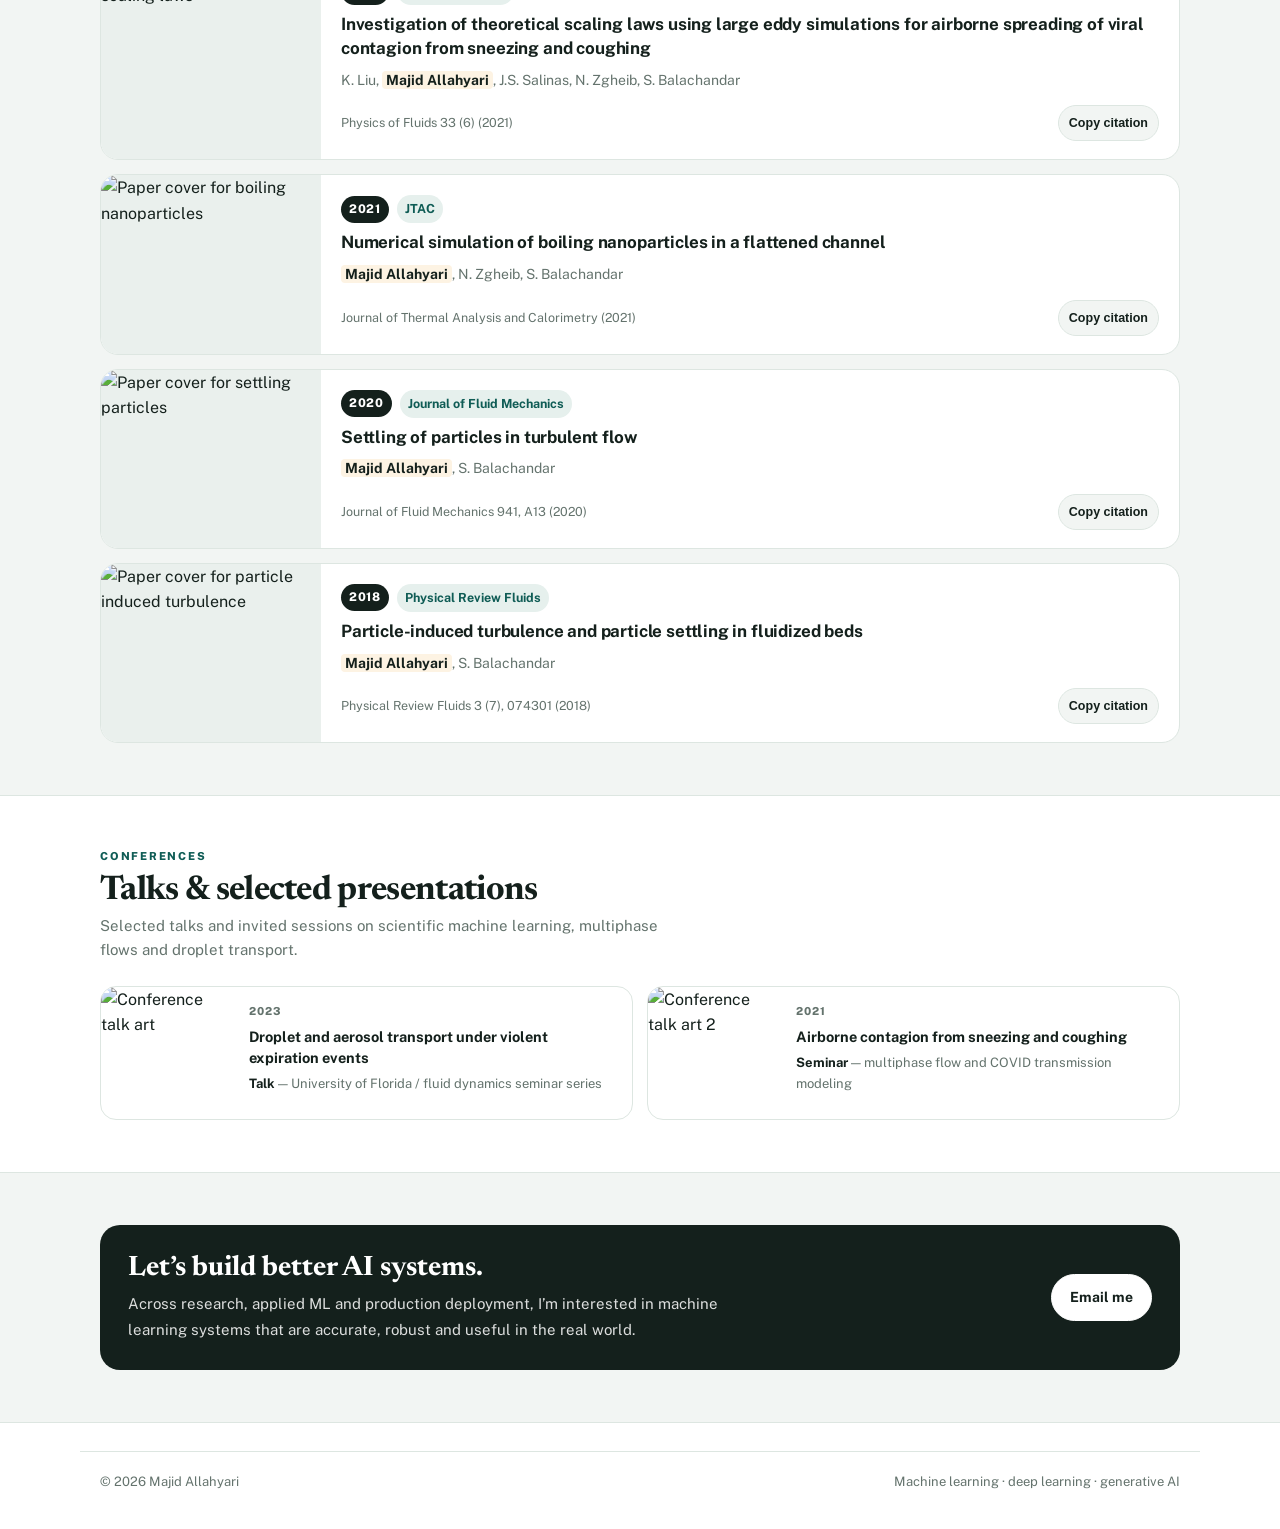
==== commit 2f4f6d0d: "Create index.html from existing profile page" ====
--- a/index.html
+++ b/index.html
@@ -1,272 +1,534 @@
-<!DOCTYPE html>
+<!doctype html>
 <html lang="en">
 <head>
-    <meta charset="UTF-8">
-    <meta name="viewport" content="width=device-width, initial-scale=1.0">
-    <title>Majid Allahyari's Profile</title>
-    <link rel="stylesheet" href="styles.css">
+<meta charset="utf-8"/>
+<meta name="viewport" content="width=device-width, initial-scale=1, viewport-fit=cover"/>
+<meta name="color-scheme" content="light dark"/>
+<link rel="icon" href="data:,"/>
+<title>Majid Allahyari, PhD — Senior Machine Learning Engineer</title>
+<meta name="description" content="Majid Allahyari, PhD — Senior Machine Learning Engineer at Uber. Machine learning, deep learning and generative AI / LLMs, with roles at AWS, Walmart and Bayer, and a PhD in engineering from the University of Florida."/>
+<link rel="preconnect" href="https://fonts.googleapis.com">
+<link rel="preconnect" href="https://fonts.gstatic.com" crossorigin>
+<link href="https://fonts.googleapis.com/css2?family=Newsreader:opsz,wght@6..72,500;6..72,600;6..72,700&family=Public+Sans:wght@400;500;600;700;800&display=swap" rel="stylesheet">
+<style>
+  button,[role="button"],select,summary,input:not([type="checkbox"],[type="radio"]){min-height:2.25rem}
+  :root{
+    --bg:#ffffff; --bg-soft:#f2f5f3; --bg-softer:#eaf0ed;
+    --ink:#14201c; --ink-2:#2c3a36; --muted:#64736d; --muted-2:#84948e;
+    --line:#dde6e1; --card:#ffffff;
+    --accent:#0f5c55; --accent-hover:#0a4540; --accent-soft:#e6f0ed; --accent-text:#0f5c55;
+    --gold:#b7792b; --gold-soft:#fdf3e3;
+    --shadow:0 12px 32px rgba(20,32,28,.08);
+    --radius:18px;
+  }
+  @media (prefers-color-scheme: dark){
+    :root{
+      --bg:#0d1311; --bg-soft:#131a17; --bg-softer:#1a2420;
+      --ink:#edf3f0; --ink-2:#d6e0db; --muted:#9aaca4; --muted-2:#7d9189;
+      --line:#26332e; --card:#141c19;
+      --accent:#63c7b8; --accent-hover:#7fd6c9; --accent-soft:#17302b; --accent-text:#7fd6c9;
+      --gold:#e2a84b; --gold-soft:#2a2113;
+      --shadow:0 12px 32px rgba(0,0,0,.35);
+    }
+  }
+  *{box-sizing:border-box}
+  html{scroll-behavior:smooth}
+  body{margin:0;font-family:"Public Sans",system-ui,-apple-system,Segoe UI,Roboto,sans-serif;background:var(--bg);color:var(--ink);line-height:1.6;-webkit-font-smoothing:antialiased}
+  a{color:var(--accent);text-decoration:none}
+  a:hover{text-decoration:underline}
+  img{display:block;max-width:100%}
+  .wrap{max-width:1120px;margin:0 auto;padding:0 20px}
+  /* Top bar */
+  .topbar{position:sticky;top:0;z-index:20;background:color-mix(in srgb, var(--bg) 88%, transparent);backdrop-filter:blur(14px);border-bottom:1px solid var(--line)}
+  .topbar-inner{display:flex;align-items:center;justify-content:space-between;gap:16px;padding:14px 0}
+  .brand{display:flex;align-items:center;gap:12px;min-width:0}
+  .brand-mark{width:40px;height:40px;border-radius:50%;background:var(--ink);color:var(--bg);display:grid;place-items:center;font-family:"Newsreader",serif;font-weight:700;font-size:18px;flex-shrink:0}
+  .brand b{font-size:15px;letter-spacing:-.01em;white-space:nowrap}
+  .brand span{display:block;font-size:12px;color:var(--muted);font-weight:500;white-space:nowrap}
+  .nav{display:flex;gap:4px;flex-wrap:wrap;justify-content:flex-end}
+  .nav a{color:var(--ink-2);font-size:13.5px;font-weight:600;padding:8px 12px;border-radius:999px;min-height:36px;display:inline-flex;align-items:center}
+  .nav a:hover{background:var(--bg-soft);text-decoration:none}
+  .nav a.cta{background:var(--ink);color:var(--bg)}
+  .nav a.cta:hover{background:var(--accent);color:#fff}
+  @media(max-width:640px){ .brand span{display:none} .brand-mark{width:34px;height:34px;font-size:15px} .brand b{font-size:14px} .topbar-inner{flex-direction:column;align-items:flex-start;gap:6px;padding:10px 0} .nav{width:100%;justify-content:flex-start} }
+
+  /* Hero */
+  .hero{padding:48px 0 36px;border-bottom:1px solid var(--line);background:var(--bg)}
+  .hero-grid{display:grid;grid-template-columns:1.25fr .75fr;gap:40px;align-items:center}
+  @media(max-width:840px){.hero-grid{grid-template-columns:1fr} .hero{padding-top:32px}}
+  .eyebrow{display:inline-flex;align-items:center;gap:8px;font-size:12px;font-weight:800;letter-spacing:.14em;text-transform:uppercase;color:var(--accent-text);background:var(--accent-soft);border:1px solid color-mix(in srgb, var(--accent) 18%, transparent);border-radius:999px;padding:8px 12px}
+  .eyebrow i{width:7px;height:7px;border-radius:50%;background:var(--accent);display:block}
+  h1{font-family:"Newsreader",Georgia,serif;font-size:clamp(42px,6vw,64px);line-height:.95;letter-spacing:-.02em;margin:18px 0 12px;font-weight:700}
+  h1 em{font-style:italic;font-weight:500;color:var(--accent)}
+  .role{font-size:18px;line-height:1.5;color:var(--ink-2);font-weight:600;max-width:560px}
+  .role strong{color:var(--ink)}
+  .bio{margin-top:14px;color:var(--muted);font-size:16px;line-height:1.75;max-width:600px}
+  .bio strong{color:var(--ink-2)}
+  .chips{display:flex;flex-wrap:wrap;gap:8px;margin-top:20px}
+  .chip{font-size:13px;font-weight:600;padding:7px 11px;border:1px solid var(--line);border-radius:999px;background:var(--card);color:var(--ink-2)}
+  .hero-actions{display:flex;flex-wrap:wrap;gap:10px;margin-top:24px}
+  .btn{display:inline-flex;align-items:center;justify-content:center;gap:8px;padding:11px 18px;border-radius:999px;font-weight:700;font-size:14px;border:1px solid var(--ink);min-height:44px;cursor:pointer}
+  .btn-primary{background:var(--ink);color:var(--bg)}
+  .btn-primary:hover{background:var(--accent);border-color:var(--accent);color:#fff;text-decoration:none}
+  .btn-secondary{background:transparent;color:var(--ink)}
+  .btn-secondary:hover{background:var(--bg-soft);text-decoration:none}
+  .portrait-wrap{position:relative;max-width:380px;margin-left:auto;width:100%}
+  @media(max-width:840px){.portrait-wrap{margin:0 auto}}
+  .portrait-frame{border-radius:28px;overflow:hidden;border:1px solid var(--line);box-shadow:var(--shadow);background:#20262b;aspect-ratio:1/1.02}
+  .portrait-frame img{width:100%;height:100%;object-fit:cover}
+  .portrait-card{position:absolute;left:-14px;bottom:18px;background:var(--card);border:1px solid var(--line);box-shadow:var(--shadow);border-radius:14px;padding:12px 14px;max-width:250px}
+  .portrait-card b{font-size:13px;display:block}
+  .portrait-card span{font-size:12.5px;color:var(--muted);line-height:1.45;display:block;margin-top:2px}
+  @media(max-width:480px){.portrait-card{left:10px;right:10px;max-width:none}}
+  .stats{display:grid;grid-template-columns:repeat(4,1fr);gap:12px;margin-top:36px}
+  @media(max-width:700px){.stats{grid-template-columns:repeat(2,1fr)}}
+  .stat{background:var(--bg-soft);border:1px solid var(--line);border-radius:16px;padding:16px}
+  .stat b{font-family:"Newsreader",serif;font-size:28px;line-height:1;display:block}
+  .stat span{font-size:12.5px;color:var(--muted);font-weight:600;letter-spacing:.02em}
+
+  /* Sections */
+  section{padding:52px 0}
+  section.alt{background:var(--bg-soft);border-top:1px solid var(--line);border-bottom:1px solid var(--line)}
+  .sec-head{display:flex;align-items:flex-end;justify-content:space-between;gap:20px;flex-wrap:wrap;margin-bottom:24px}
+  .sec-head h2{font-family:"Newsreader",serif;font-size:34px;line-height:1;letter-spacing:-.02em;margin:8px 0 6px}
+  .sec-head p{color:var(--muted);margin:0;max-width:560px;font-size:15px}
+  .kicker{font-size:11px;font-weight:800;letter-spacing:.16em;text-transform:uppercase;color:var(--accent-text)}
+  /* Focus */
+  .focus-grid{display:grid;grid-template-columns:repeat(5,1fr);gap:12px}
+  @media(max-width:980px){.focus-grid{grid-template-columns:repeat(3,1fr)}}
+  @media(max-width:640px){.focus-grid{grid-template-columns:repeat(2,1fr)}}
+  @media(max-width:380px){.focus-grid{grid-template-columns:1fr}}
+  .focus{background:var(--card);border:1px solid var(--line);border-radius:16px;padding:18px}
+  .focus-icon{width:38px;height:38px;border-radius:10px;background:var(--accent-soft);display:grid;place-items:center;font-size:18px;margin-bottom:12px}
+  .focus h3{margin:0 0 6px;font-size:15px;line-height:1.3}
+  .focus p{margin:0;font-size:13.5px;color:var(--muted);line-height:1.6}
+  /* Publications */
+  .toolbar{display:flex;gap:10px;flex-wrap:wrap;align-items:center;margin-bottom:18px}
+  .search{flex:1;min-width:220px;display:flex;align-items:center;gap:8px;background:var(--card);border:1px solid var(--line);border-radius:999px;padding:4px 6px 4px 14px}
+  .search input{flex:1;border:0;outline:0;background:transparent;color:var(--ink);font-size:14px;min-height:36px;font-family:inherit}
+  .search input::placeholder{color:var(--muted-2)}
+  .pill{border:1px solid var(--line);background:var(--card);color:var(--ink-2);padding:8px 13px;border-radius:999px;font-weight:700;font-size:13px;cursor:pointer;min-height:38px}
+  .pill.active{background:var(--ink);color:var(--bg);border-color:var(--ink)}
+  .count{font-size:13px;color:var(--muted);font-weight:600}
+  .pub-list{display:flex;flex-direction:column;gap:14px}
+  .pub{display:grid;grid-template-columns:220px 1fr;gap:0;background:var(--card);border:1px solid var(--line);border-radius:var(--radius);overflow:hidden}
+  @media(max-width:700px){.pub{grid-template-columns:1fr}}
+  .pub-thumb{background:var(--bg-softer);min-height:170px}
+  .pub-thumb img{width:100%;height:100%;object-fit:cover;aspect-ratio:4/3}
+  @media(max-width:700px){.pub-thumb img{aspect-ratio:16/9}}
+  .pub-body{padding:20px 20px 18px}
+  .pub-meta{display:flex;flex-wrap:wrap;gap:8px;align-items:center;margin-bottom:8px}
+  .year{font-size:12px;font-weight:800;letter-spacing:.06em;background:var(--ink);color:var(--bg);padding:4px 8px;border-radius:999px}
+  .venue{font-size:12.5px;font-weight:700;color:var(--accent-text);background:var(--accent-soft);padding:4px 8px;border-radius:999px}
+  .pub h3{margin:0;font-size:17px;line-height:1.4;letter-spacing:-.01em}
+  .pub h3 a{color:var(--ink)}
+  .authors{margin-top:8px;font-size:14px;color:var(--muted);line-height:1.6}
+  .authors strong{color:var(--ink);background:var(--gold-soft);padding:1px 4px;border-radius:4px}
+  .pub-foot{margin-top:12px;display:flex;gap:8px;flex-wrap:wrap;align-items:center;justify-content:space-between}
+  .cite{font-size:12.5px;color:var(--muted)}
+  .copy-btn{border:1px solid var(--line);background:var(--bg-soft);color:var(--ink);font-size:12.5px;font-weight:700;padding:7px 10px;border-radius:999px;cursor:pointer;min-height:36px}
+  .empty{display:none;text-align:center;padding:36px;border:1px dashed var(--line);border-radius:16px;color:var(--muted);background:var(--card)}
+  /* Conferences */
+  .conf-grid{display:grid;grid-template-columns:repeat(2,1fr);gap:14px}
+  @media(max-width:760px){.conf-grid{grid-template-columns:1fr}}
+  .conf{display:grid;grid-template-columns:132px 1fr;background:var(--card);border:1px solid var(--line);border-radius:16px;overflow:hidden}
+  @media(max-width:480px){.conf{grid-template-columns:1fr} .conf img{aspect-ratio:16/9 !important}}
+  .conf img{width:100%;height:100%;object-fit:cover;aspect-ratio:1/1}
+  .conf-body{padding:16px}
+  .conf-body h3{margin:6px 0 6px;font-size:14.5px;line-height:1.45}
+  .conf-body p{margin:0;font-size:13px;color:var(--muted);line-height:1.6}
+  .conf-body p strong{color:var(--ink)}
+  .tag{font-size:11px;font-weight:800;letter-spacing:.08em;text-transform:uppercase;color:var(--muted)}
+  /* Footer / CTA */
+  .cta-box{background:var(--ink);color:var(--bg);border-radius:20px;padding:28px;display:grid;grid-template-columns:1.3fr .7fr;gap:20px;align-items:center}
+  @media(max-width:700px){.cta-box{grid-template-columns:1fr}}
+  .cta-box h2{font-family:"Newsreader",serif;margin:0 0 8px;font-size:28px;line-height:1.1;color:var(--bg)}
+  .cta-box p{margin:0;opacity:.85;font-size:15px;line-height:1.7}
+  .cta-box .btn{background:var(--bg);color:var(--ink);border-color:var(--bg);justify-self:start}
+  @media(min-width:701px){.cta-box .btn{justify-self:end}}
+  footer{padding:28px 0 36px;color:var(--muted);font-size:13px}
+  footer .wrap{display:flex;justify-content:space-between;gap:16px;flex-wrap:wrap;border-top:1px solid var(--line);padding-top:20px}
+  /* Experience */
+  .exp-list{display:flex;flex-direction:column;gap:14px}
+  .exp{background:var(--card);border:1px solid var(--line);border-radius:var(--radius);padding:22px}
+  .exp-head{display:flex;justify-content:space-between;gap:14px;flex-wrap:wrap;align-items:flex-start;margin-bottom:6px}
+  .exp-head h3{margin:0;font-size:18px;line-height:1.3;letter-spacing:-.01em}
+  .exp-head h3 span{color:var(--accent-text)}
+  .exp-date{font-size:12px;font-weight:800;letter-spacing:.05em;background:var(--ink);color:var(--bg);padding:5px 9px;border-radius:999px;white-space:nowrap}
+  .exp-date.current{background:var(--accent);color:#fff}
+  @media (prefers-color-scheme: dark){.exp-date.current{color:#0d1311}}
+  .exp ul{margin:10px 0 0;padding-left:18px;color:var(--muted);font-size:14.5px;line-height:1.7}
+  .exp ul li{margin-bottom:8px}
+  .exp ul li strong{color:var(--ink)}
+  .exp ul li:last-child{margin-bottom:0}
+  .tech{margin-top:14px;display:flex;flex-wrap:wrap;gap:6px}
+  .tech span{font-size:12px;font-weight:600;padding:5px 9px;border:1px solid var(--line);border-radius:999px;background:var(--bg-soft);color:var(--ink-2)}
+  .tech-label{font-size:11px;font-weight:800;letter-spacing:.1em;text-transform:uppercase;color:var(--muted);width:100%;margin-bottom:2px}
+  /* Education & skills */
+  .edu-grid{display:grid;grid-template-columns:1fr 1fr;gap:14px}
+  @media(max-width:760px){.edu-grid{grid-template-columns:1fr}}
+  .edu-card{background:var(--card);border:1px solid var(--line);border-radius:16px;padding:20px}
+  .edu-card h3{margin:0 0 12px;font-size:15px}
+  .edu-card ul{margin:0;padding-left:18px;color:var(--muted);font-size:14px;line-height:1.7}
+  .edu-card ul li{margin-bottom:6px}
+  .edu-card ul li strong{color:var(--ink)}
+  .edu-card p{margin:0 0 10px;color:var(--muted);font-size:14px;line-height:1.7}
+  .edu-card p:last-child{margin-bottom:0}
+  .edu-card p strong{color:var(--ink)}
+  .contact-line{display:flex;flex-wrap:wrap;gap:10px;margin-top:20px}
+  .contact-line a{display:inline-flex;align-items:center;gap:7px;font-size:13.5px;font-weight:700;padding:9px 13px;border:1px solid var(--line);border-radius:999px;background:var(--card);color:var(--ink)}
+  .contact-line a:hover{background:var(--bg-soft);text-decoration:none}
+</style>
 </head>
 <body>
-    <header>
-        <h1>Majid Allahyari</h1>
-        <p>Applied Research Scientist (AI, Computational Science)</p>
-    </header>
-    <nav>
-        <ul>
-            <li><a href="#about">About Me</a></li>
-            <li><a href="#published-papers">Publications</a></li>
-
-<!--             <li>
-                <a href="#publications" id="publications-menu">Publications &#9662;</a>
-                <ul id="publications-submenu" class="submenu">
-                    <li><a href="#published-papers">Published Papers</a></li>
-                    <li><a href="#conference-papers">Conference Papers</a></li>
-                </ul>
-            </li> -->
-            <li><a href="#links">Connect with Me</a></li>
-            <li><a href="#contact">Contact Me</a></li>
-        </ul>
+<header class="topbar">
+  <div class="wrap topbar-inner">
+    <div class="brand">
+      <div class="brand-mark">MA</div>
+      <div><b>Majid Allahyari, PhD</b><span>Senior Machine Learning Engineer · Uber</span></div>
+    </div>
+    <nav class="nav" aria-label="Main">
+      <a href="#about">About</a>
+      <a href="#experience">Experience</a>
+      <a href="#publications">Publications</a>
+      <a href="#conferences" class="hide-m">Conferences</a>
+      <a href="mailto:mallahyari.ut@gmail.com" class="cta">Email me</a>
     </nav>
-    <main>
-        <section id="about">
-            <div class="container">
-                <div id="bio">
-                    <h2>About Me</h2>
-                    <p>Hello! I am Majid Allahyari, currently a senior research data scientist at Walmart. I’m interested in applying AI techniques and computational methods to solve real world problems. 
-                        I have experience in deep learning, generative AI, computer vision, computational science and high-performance computing (HPC). 
-                        I’m also interested in sharing and publishing research outcomes.</p>
-                </div>
-                <div id="photo">
-                    <img src="img.jpg" alt="Portrait of Majid Allahyari">
-                </div>
-            </div>
-        </section>
-        <section id="links">
-            <div class="container">
-                <h2>Connect with Me</h2>
-                <a href="https://www.linkedin.com/in/majid-allahyari/" aria-label="LinkedIn" target="_blank">LinkedIn</a>
-                <a href="https://github.com/majiday" aria-label="GitHub" target="_blank">GitHub</a>
-                <a href="https://scholar.google.com/citations?user=i7__kzoAAAAJ&hl=en&oi=sra" aria-label="Google Scholar" target="_blank">Google Scholar</a>
-<!--                 <a href="https://scholar.google.com/citations?user=i7__kzoAAAAJ&hl=en&oi=sra" aria-label="Talks" target="_blank">Talks</a> -->
-            </div>
-        </section>
-        <section id="publications">
-                <div class="container">
-                <section id="published-papers">
-                    <h2>Selected Publications</h2>
-                    <div class="publication">
-                        <img src="image1.jpg" alt="Publication Image">
-                        <div class="publication-details">
-                            <h3>Peering inside a cough or sneeze to explain enhanced airborne transmission under dry weather</h3>
-                            <p>K Liu, <strong>Majid Allahyari</strong>, JS Salinas, N Zgheib, S Balachandar., Scientific Reports 11 (1), 9826, 2021</p>
-                            <div class="links">
-                                <a href="https://www.nature.com/articles/s41598-021-89078-7" aria-label="Link" target="_blank">Link</a>
-                                <!-- <a href="code-link" aria-label="Code" target="_blank">Code</a> -->
-                                <!-- <a href="poster-link" aria-label="Poster" target="_blank">Poster</a> -->
-                            </div>
-                        </div>
-                    </div>
-                    <!-- Add more publication sections similarly -->
-                    <div class="publication">
-                        <img src="image2.jpg" alt="Publication Image">
-                        <div class="publication-details">
-                            <h3>Investigation of theoretical scaling laws using large eddy simulations for airborne spreading of viral contagion from sneezing and coughing</h3>
-                            <p>K Liu, <strong>Majid Allahyari</strong>, JS Salinas, N Zgheib, S Balachandar., Physics of Fluids 33 (6), 2021</p>
-                            <div class="links">
-                                <a href="https://pubs.aip.org/aip/pof/article/33/6/063318/1065621" aria-label="Link" target="_blank">Link</a>
-                            </div>
-                        </div>
-                    </div>
-                    <!-- Add more publication sections similarly -->
-                    <div class="publication">
-                        <img src="image3.jpg" alt="Publication Image">
-                        <div class="publication-details">
-                            <h3>Boiling process with incorporating nanoparticles through a flattened channel using experimental approach</h3>
-                            <p>A Shafee, B Rezaeianjouybari, M Sheikholeslami, <strong>Majid Allahyari</strong>, H Babazadeh., Journal of Thermal Analysis and Calorimetry 143, 3569-3576, 2021</p>
-                            <div class="links">
-                                <a href="https://link.springer.com/article/10.1007/s10973-020-09327-1" aria-label="Link" target="_blank">Link</a>
-                            </div>
-                        </div>
-                    </div>
-                    <!-- Add more publication sections similarly -->
-                    <div class="publication">
-                        <img src="image4.jpg" alt="Publication Image">
-                        <div class="publication-details">
-                            <h3>The effects of grid accuracy on flow simulations: A numerical assessment</h3>
-                            <p><strong>Majid Allahyari</strong>, V Esfahanian, K Yousefi., Fluids 5 (3), 110, 2020</p>
-                            <div class="links">
-                                <a href="https://www.mdpi.com/2311-5521/5/3/110" aria-label="Link" target="_blank">Link</a>
-                            </div>
-                        </div>
-                    </div>
-                    <!-- Add more publication sections similarly -->
-                    <div class="publication">
-                        <img src="image5.jpg" alt="Publication Image">
-                        <div class="publication-details">
-                            <h3>Numerical simulation of flows with shocks and turbulence using observable methodology</h3>
-                            <p><strong>Majid Allahyari</strong>., 2018 AIAA Aerospace Sciences Meeting, 0066, 2018</p>
-                            <div class="links">
-                                <a href="https://doi.org/10.2514/6.2018-0066" aria-label="Link" target="_blank">Link</a>
-                            </div>
-                        </div>
-                    </div>
-                    
-                    <!-- Add more publication sections similarly -->
-                    <div class="publication">
-                        <img src="image8.jpg" alt="Publication Image">
-                        <div class="publication-details">
-                            <h3>Sensitivity of puff dynamics and airborne droplet nuclei distribution to variations in violent expiration events</h3>
-                            <p><strong>Majid Allahyari</strong>, K Liu, JS Salinas, N Zgheib, S Balachandar., Computers & Fluids 251, 105758, 2023</p>
-                            <div class="links">
-                                <a href="https://www.sciencedirect.com/science/article/abs/pii/S0045793022003504" aria-label="Link" target="_blank">Link</a>
-                            </div>
-                        </div>
-                    </div>
-                    <!-- Add more publication sections similarly -->
-                    <div class="publication">
-                        <img src="image9.jpg" alt="Publication Image">
-                        <div class="publication-details">
-                            <h3>A block–interface approach for high–order finite–difference simulations of compressible flows</h3>
-                            <p><strong>Majid Allahyari</strong>, K Yousefi, V Esfahanian, M Darzi., Journal of Applied Fluid Mechanics 14 (2), 345-359, 2020</p>
-                            <div class="links">
-                                <a href="https://www.researchgate.net/publication/347517804_A_Block-Interface_Approach_for_High-Order_Finite-Difference_Simulations_of_Compressible_Flows" aria-label="Link" target="_blank">Link</a>
-                            </div>
-                        </div>
-                    </div>
-                </section>
-
-                <!-- Add more publication sections similarly -->
-                <section id="conference-papers">
-                    <h2>Selected Conferences</h2>
-                    <div class="publication">
-                        <img src="image10.jpg" alt="Publication Image">
-                        <div class="publication-details">
-                            <h3>ON THE EJECTION SCALE PROBLEM OF EXPIRATORY EVENTS FROM THEORY AND SIMULATIONS</h3>
-                            <p>K Liu, <strong>Majid Allahyari</strong>, JS Salinas, N Zgheib, S Balachandar., ASTFE Digital Library, 2022</p>
-                            <div class="links">
-                                <a href="https://dl.astfe.org/cn/conferences/tfec2022,2575d9165e9c0fe8,489bafcd2e7b6d41.html" aria-label="Link" target="_blank">Link</a>
-                            </div>
-                        </div>
-                    </div>
-                    <!-- Add more publication sections similarly -->
-                    <div class="publication">
-                        <img src="image7.jpg" alt="Publication Image">
-                        <div class="publication-details">
-                            <h3>Simulation of compressible flows and shock turbulence interaction using observable Euler and Navier-Stokes equations</h3>
-                            <p><strong>Majid Allahyari</strong>, APS Division of Fluid Dynamics Meeting Abstracts, A29. 006, 2017</p>
-                            <div class="links">
-                                <a href="https://ui.adsabs.harvard.edu/abs/2017APS..DFDA29006A/abstract" aria-label="Link" target="_blank">Link</a>
-                            </div>
-                        </div>
-                    </div>
-                    <!-- Add more publication sections similarly -->
-<!--                     <div class="publication">
-                        <img src="image11.jpg" alt="Publication Image">
-                        <div class="publication-details">
-                            <h3>ON THE EJECTION SCALE PROBLEM OF EXPIRATORY EVENTS FROM THEORY AND SIMULATIONS</h3>
-                            <p>K Liu, <strong>Majid Allahyari</strong>, JS Salinas, N Zgheib, S Balachandar., ASTFE Digital Library, 2022</p>
-                            <div class="links">
-                                <a href="https://dl.astfe.org/cn/conferences/tfec2022,2575d9165e9c0fe8,489bafcd2e7b6d41.html" aria-label="Link" target="_blank">Link</a>
-                            </div>
-                        </div>
-                    </div> -->
-                    <!-- Add more publication sections similarly -->
-                    <div class="publication">
-                        <img src="image6.jpg" alt="Publication Image">
-                        <div class="publication-details">
-                            <h3>A deep neural network-based approach for the force predictions of particulate multiphase flows</h3>
-                            <p><strong>Majid Allahyari</strong>, WC Moore, BS Siddani, S Balachandar., APS Division of Fluid Dynamics Meeting Abstracts, J12. 011, 2020</p>
-                            <div class="links">
-                                <a href="https://ui.adsabs.harvard.edu/abs/2020APS..DFDJ12011A/abstract" aria-label="Link" target="_blank">Link</a>
-                            </div>
-                        </div>
-                    </div>
-                    <!-- Add more publication sections similarly -->
-                    <div class="publication">
-                        <img src="image12.jpg" alt="Publication Image">
-                        <div class="publication-details">
-                            <h3>Pseudo-spectral simulation of shock turbulence interaction using observable Navier-Stokes equations</h3>
-                            <p>K Liu, <strong>Majid Allahyari</strong>., North American High Order Methods Conference, 2019</p>
-                            <div class="links">
-                                <a href="https://nahomcon19.sdsu.edu" aria-label="Link" target="_blank">Link</a>
-                            </div>
-                        </div>
-                    </div>
-                    <!-- Add more publication sections similarly -->
-                    <div class="publication">
-                        <img src="image13.jpg" alt="Publication Image">
-                        <div class="publication-details">
-                            <h3>Shock-turbulence interaction simulation using observable Navier-Stokes equations</h3>
-                            <p><strong>Majid Allahyari</strong>., Fifteenth annual symposium of the Burgers program for fluid dynamics: Topics in Applied Fluid Mechanics, 2018</p>
-                            <div class="links">
-                                <a href="https://ipst.umd.edu/sites/default/files/documents/burgers_posters/2018%20program.pdf" aria-label="Link" target="_blank">Link</a>
-                            </div>
-                        </div>
-                    </div>
-                    <!-- Add more publication sections similarly -->
-                    <div class="publication">
-                        <img src="image14.jpg" alt="Publication Image">
-                        <div class="publication-details">
-                            <h3>GPU implementation for high-order numerical flow simulation</h3>
-                            <p>Vahid Esfahanian, Mohammadali Hedayat, <strong>Majid Allahyari</strong>, Behzad Baghapour., CFD15, 2013</p>
-                            <div class="links">
-                                <a href="https://en.civilica.com/doc/271183/" aria-label="Link" target="_blank">Link</a>
-                            </div>
-                        </div>
-                    </div>
-                    <!-- Add more publication sections similarly -->
-                    <div class="publication">
-                        <img src="image15.jpg" alt="Publication Image">
-                        <div class="publication-details">
-                            <h3>High-Order Compact Finite-Difference on Multi-block Domains with Parallelization Implementation</h3>
-                            <p>Vahid Esfahanian, <strong>Majid Allahyari</strong>, Mohammadali Hedayat., CFD15, 2013</p>
-                            <div class="links">
-                                <a href="https://en.civilica.com/doc/271184/" aria-label="Link" target="_blank">Link</a>
-                            </div>
-                        </div>
-                    </div>
-
-                <!-- more publication               
-                -->
-                
-            </div>
-        </section>
-        <section id="contact">
-            <div class="contact-section">
-                <h2>Contact Me</h2>
-                <form class="contact-form" action="https://formspree.io/f/YOUR_FORMSPREE_ID" method="POST">
-                    <div class="form-group">
-                        <label for="name">Name</label>
-                        <input type="text" id="name" name="name" placeholder="Your Name" required>
-                    </div>
-                    <div class="form-group">
-                        <label for="email">Email</label>
-                        <input type="email" id="email" name="email" placeholder="Your Email" required>
-                    </div>
-                    <div class="form-group">
-                        <label for="message">Message</label>
-                        <textarea id="message" name="message" rows="5" placeholder="Your Message" required></textarea>
-                    </div>
-                    <button type="submit">Send Message</button>
-                </form>
-            </div>
-<!--             <div class="container">
-                <h2>Contact Me</h2>
-                <form action="https://formspree.io/f/YOUR_FORMSPREE_ENDPOINT" method="POST" target="_blank">
-                    <label for="name">Name:</label>
-                    <input type="text" id="name" name="name" required>
-                    <label for="email">Email:</label>
-                    <input type="email" id="email" name="email" required>
-                    <label for="message">Message:</label>
-                    <textarea id="message" name="message" rows="5" required></textarea>
-                    <button type="submit">Send</button>
-                </form>
-            </div> -->
-        </section>
-    </main>
-    <footer>
-        <button id="back-to-top">Back to Top</button>
-    </footer>
-    <script src="script.js"></script>
+  </div>
+</header>
+
+<main>
+  <!-- HERO -->
+  <div class="hero">
+    <div class="wrap">
+      <div class="hero-grid">
+        <div>
+          <span class="eyebrow"><i></i> Machine Learning · Deep Learning · Generative AI</span>
+          <h1>Majid<br>Allahyari <em>—</em><br>building AI for<br>real-world problems.</h1>
+          <p class="role">Senior Machine Learning Engineer at <strong>Uber</strong> — previously an Applied Scientist at <strong>AWS</strong> and a Senior Data Scientist (MLE) at <strong>Walmart</strong>.</p>
+          <p class="bio">I specialise in <strong>machine learning, deep learning and generative AI</strong>, building and applying advanced AI systems to complex, real-world problems — with a record of delivering measurable impact across product, research and operations.</p>
+          <div class="chips" aria-label="Key skills">
+            <span class="chip">Deep Learning</span><span class="chip">Generative AI / LLMs</span><span class="chip">Large-Scale ML &amp; Data</span><span class="chip">Transformers &amp; Evaluation</span><span class="chip">Production ML</span>
+          </div>
+          <div class="hero-actions">
+            <a class="btn btn-primary" href="#experience">View experience ↓</a>
+            <a class="btn btn-secondary" href="#publications">Publications</a>
+            <a class="btn btn-secondary" href="mailto:mallahyari.ut@gmail.com">mallahyari.ut@gmail.com</a>
+          </div>
+        </div>
+        <div class="portrait-wrap">
+          <div class="portrait-frame"><img src="[data-uri]" alt="Majid Allahyari portrait"/></div>
+          <div class="portrait-card"><b>Now at Uber</b><span>Senior Machine Learning Engineer — multi-modal foundation models &amp; LLM-based evaluation.</span></div>
+        </div>
+      </div>
+      <div class="stats">
+        <div class="stat"><b>155+</b><span>Citations on Google Scholar</span></div>
+        <div class="stat"><b>6</b><span>Roles — Uber · AWS · Walmart · Bayer · UF · Tehran</span></div>
+        <div class="stat"><b>14</b><span>Selected publications &amp; conference talks</span></div>
+        <div class="stat"><b>PhD, 2021</b><span>University of Florida · US Permanent Resident</span></div>
+      </div>
+    </div>
+  </div>
+
+  <!-- ABOUT / FOCUS -->
+  <section id="about">
+    <div class="wrap">
+      <div class="sec-head">
+        <div><div class="kicker">About &amp; focus</div><h2>What I work on</h2><p>From a PhD in computational science to production ML at Uber, AWS, Walmart and Bayer — I build models that ship, measure and improve real user outcomes.</p></div>
+      </div>
+      <div class="focus-grid">
+        <article class="focus"><div class="focus-icon">🧠</div><h3>Deep Learning</h3><p>Neural models in PyTorch — from multi-modal foundation-model embeddings at Uber to force prediction in particulate flows.</p></article>
+        <article class="focus"><div class="focus-icon">✦</div><h3>Generative AI / LLMs</h3><p>LLM pipelines for evaluation, explainability and agents — context engineering, structured prompting, ranking and model assessment.</p></article>
+        <article class="focus"><div class="focus-icon">▦</div><h3>Large-Scale ML &amp; Data</h3><p>Training and scoring at scale with Spark, PySpark and Airflow, and careful handling of class imbalance and data quality.</p></article>
+        <article class="focus"><div class="focus-icon">⇄</div><h3>Transformers &amp; Evaluation</h3><p>Transformer architectures (Qwen3, GPT, BERT, T5), Flash-Attention, and rigorous evaluation across real business tasks.</p></article>
+        <article class="focus"><div class="focus-icon">⚡</div><h3>Fine-tuning &amp; Production</h3><p>Fine-tuning and LoRA / PEFT on SageMaker and Bedrock, with production implementation in Python and pipeline orchestration.</p></article>
+      </div>
+      <p style="margin-top:18px;color:var(--muted);font-size:14.5px;max-width:760px">Earlier research — still below in the publications — followed <strong style="color:var(--ink)">how things move, spread and fail</strong>: computational fluid dynamics, droplet transport, high-order simulations and scientific machine learning.</p>
+      <div class="contact-line">
+        <a href="mailto:mallahyari.ut@gmail.com">✉ mallahyari.ut@gmail.com</a>
+        <a href="https://majiday.github.io/" target="_blank" rel="noopener">Portfolio — majiday.github.io ↗</a>
+      </div>
+    </div>
+  </section>
+
+  <!-- EXPERIENCE -->
+  <section id="experience" class="alt">
+    <div class="wrap">
+      <div class="sec-head">
+        <div><div class="kicker">Work experience</div><h2>Experience</h2><p>Six roles across industry and research, newest first — from foundation models at Uber to high-performance computing in Tehran.</p></div>
+      </div>
+      <div class="exp-list">
+        <article class="exp">
+          <div class="exp-head"><h3>Senior Machine Learning Engineer — <span>Uber</span></h3><span class="exp-date current">Jan 2026 — Present</span></div>
+          <ul>
+            <li><strong>Multi-modal Earner Foundation Model:</strong> Generated embeddings from earner communications data for a multi-modal foundation model, improving churn prediction by <strong>5%</strong>.</li>
+            <li><strong>LLM-based Conversational Evaluation:</strong> Developed an LLM-based pipeline to infer earner language proficiency from customer and support conversations, using context engineering and retrieval-based evaluation frameworks.</li>
+          </ul>
+          <div class="tech"><span class="tech-label">Tech</span><span>Transformers</span><span>LLMs (Qwen3, GPT)</span><span>Flash-Attention</span><span>K-means</span><span>Feature Encoding</span><span>Python</span></div>
+        </article>
+        <article class="exp">
+          <div class="exp-head"><h3>Applied Scientist — <span>AWS</span></h3><span class="exp-date">Dec 2024 — Sep 2025</span></div>
+          <ul>
+            <li><strong>Complementary product recommendation system:</strong> Developed a recommendation approach using Graph Neural Networks (GATs), with LLM-generated labels and market-basket analysis for offline and online evaluation.</li>
+          </ul>
+          <div class="tech"><span class="tech-label">Tech</span><span>Python</span><span>PyTorch</span><span>SageMaker</span><span>Bedrock</span><span>LLMs</span><span>GAT</span><span>Transformers</span><span>Graph ML</span></div>
+        </article>
+        <article class="exp">
+          <div class="exp-head"><h3>Senior Data Scientist (MLE) — <span>Walmart</span></h3><span class="exp-date">Jun 2023 — Oct 2024</span></div>
+          <ul>
+            <li><strong>Out-of-stock prediction model (GenAI for explainability):</strong> Developed an ML model for item-level out-of-stock prediction and task prioritisation, reducing nil-picks by <strong>15%</strong>.</li>
+            <li><strong>LLM-powered explainability:</strong> Built a natural-language summarisation layer using LLMs and retrieval to interpret model predictions for operations leaders.</li>
+          </ul>
+          <div class="tech"><span class="tech-label">Tech</span><span>XGBoost</span><span>LLMs</span><span>LangChain</span><span>GCP</span><span>PySpark</span><span>Airflow</span><span>SQL</span><span>Python</span></div>
+        </article>
+        <article class="exp">
+          <div class="exp-head"><h3>Senior Data Scientist (MLE) — <span>Bayer</span></h3><span class="exp-date">Jan 2022 — Apr 2023</span></div>
+          <ul>
+            <li><strong>Drying Time Prediction:</strong> Developed an ML model using engineered facility and product features to predict drying time, supporting improved manufacturing operations and plant performance.</li>
+          </ul>
+          <div class="tech"><span class="tech-label">Tech</span><span>GBM</span><span>Time Series</span><span>Random Forest</span><span>Regression</span><span>Word2Vec</span><span>NLP</span><span>TensorFlow</span></div>
+        </article>
+        <article class="exp">
+          <div class="exp-head"><h3>Research Scientist — <span>University of Florida</span></h3><span class="exp-date">Jul 2016 — Dec 2021</span></div>
+          <ul>
+            <li><strong>Deep neural networks for multiphase flows:</strong> A deep neural network-based approach for the force predictions of particulate multiphase flows.</li>
+            <li><strong>Virus-laden droplet tracking:</strong> Tracking virus-laden droplets using high-accuracy models — simulation with VGG16 to classify infected persons.</li>
+          </ul>
+          <div class="tech"><span class="tech-label">Tech</span><span>Deep Learning</span><span>PyTorch</span><span>MATLAB</span><span>Data Augmentation</span><span>Direct Numerical Simulation</span><span>VGG16</span></div>
+        </article>
+        <article class="exp">
+          <div class="exp-head"><h3>Research Assistant — <span>University of Tehran</span></h3><span class="exp-date">Jul 2012 — Jul 2015</span></div>
+          <ul>
+            <li><strong>High-performance computing:</strong> Project on high-performance computation using Message Passing Interface (MPI) for high-order simulations.</li>
+          </ul>
+          <div class="tech"><span class="tech-label">Tech</span><span>HPC</span><span>MPI</span><span>C++</span><span>Computational Science</span><span>PDEs</span></div>
+        </article>
+      </div>
+    </div>
+  </section>
+
+  <!-- EDUCATION & SKILLS -->
+  <section id="background">
+    <div class="wrap">
+      <div class="sec-head">
+        <div><div class="kicker">Background</div><h2>Education, skills &amp; certifications</h2><p>Engineering training across three universities, and a toolkit that runs from FORTRAN and MPI to LoRA and production LLM systems.</p></div>
+      </div>
+      <div class="edu-grid">
+        <article class="edu-card">
+          <h3>Education</h3>
+          <ul>
+            <li><strong>PhD, Engineering</strong> — University of Florida, Gainesville, FL, 2021</li>
+            <li><strong>MSc, Engineering</strong> — University of Tehran, Tehran, Iran, 2014</li>
+            <li><strong>BSc, Engineering</strong> — K. N. Toosi University of Technology, Tehran, Iran, 2011</li>
+          </ul>
+          <p style="margin-top:12px">Reviewer for <strong>6 journals</strong>; published in prestigious journals including the Nature portfolio — <strong>155+ citations</strong> on Google Scholar.</p>
+        </article>
+        <article class="edu-card">
+          <h3>Technical skills</h3>
+          <p><strong>Programming:</strong> Python, C++, C#, HPC, MPI, AWS, Docker, SQL, NoSQL, MATLAB, FORTRAN, Tableau, Spotfire, R Shiny</p>
+          <p><strong>Machine / deep learning:</strong> PyTorch, TensorFlow, Keras, Scikit-learn, Transformers, BERT, T5, CNN, RNN, BLEU, ROUGE</p>
+          <p><strong>Methods:</strong> Classification, Regression, Clustering, Feature Engineering, Hypothesis Testing, Bayesian Inference, Hadoop</p>
+        </article>
+        <article class="edu-card">
+          <h3>Certifications</h3>
+          <ul>
+            <li>Generative AI with Large Language Models — DeepLearning.AI</li>
+            <li>Neural Networks and Deep Learning</li>
+            <li>Advanced Computer Vision with TensorFlow</li>
+            <li>Computer Vision / Image Processing</li>
+            <li>Introduction to Cloud Computing · Introduction to Software Engineering — IBM / AWS</li>
+          </ul>
+        </article>
+        <article class="edu-card">
+          <h3>At a glance</h3>
+          <ul>
+            <li><strong>Current:</strong> Senior Machine Learning Engineer, Uber (from Jan 2026)</li>
+            <li><strong>Focus:</strong> Deep learning · Generative AI / LLMs · Large-scale ML</li>
+            <li><strong>Status:</strong> US Permanent Resident</li>
+            <li><strong>Contact:</strong> mallahyari.ut@gmail.com</li>
+          </ul>
+        </article>
+      </div>
+    </div>
+  </section>
+
+  <!-- PUBLICATIONS -->
+  <section id="publications" class="alt">
+    <div class="wrap">
+      <div class="sec-head">
+        <div><div class="kicker">Selected publications</div><h2>Journal &amp; proceedings papers</h2><p>Seven selected papers. Use search or the year filter to find a topic — try “airborne”, “flow”, “droplet”, or “science”.</p></div>
+        <span class="count" id="pubCount">7 papers</span>
+      </div>
+
+      <div class="toolbar" role="search">
+        <label class="search"><span aria-hidden="true">🔍</span><input id="q" type="search" placeholder="Search title, journal, or author…" aria-label="Search publications"/></label>
+        <button class="pill active" data-year="all">All years</button>
+        <button class="pill" data-year="2023">2023</button>
+        <button class="pill" data-year="2021">2021</button>
+        <button class="pill" data-year="2020">2020</button>
+        <button class="pill" data-year="2018">2018</button>
+      </div>
+
+      <div class="pub-list" id="pubList">
+        <article class="pub" data-year="2023" data-text="sensitivity puff dynamics airborne droplet nuclei violent expiration computers fluids">
+          <div class="pub-thumb"><img src="[data-uri]" alt="Paper cover for sensitivity of puff dynamics"/></div>
+          <div class="pub-body">
+            <div class="pub-meta"><span class="year">2023</span><span class="venue">Computers &amp; Fluids</span></div>
+            <h3>Sensitivity of puff dynamics and airborne droplet nuclei distribution to variations in violent expiration events</h3>
+            <p class="authors"><strong>Majid Allahyari</strong>, K. Liu, J.S. Salinas, N. Zgheib, S. Balachandar</p>
+            <div class="pub-foot"><span class="cite">Computers &amp; Fluids 251, 105758 (2023)</span><button class="copy-btn" data-cite="Allahyari, M., Liu, K., Salinas, J.S., Zgheib, N., Balachandar, S. Sensitivity of puff dynamics and airborne droplet nuclei distribution to variations in violent expiration events. Computers & Fluids 251, 105758 (2023)">Copy citation</button></div>
+          </div>
+        </article>
+        <article class="pub" data-year="2021" data-text="peering inside cough sneeze airborne transmission dry weather scientific reports">
+          <div class="pub-thumb"><img src="[data-uri]" alt="Paper cover for peering inside a cough"/></div>
+          <div class="pub-body">
+            <div class="pub-meta"><span class="year">2021</span><span class="venue">Scientific Reports</span></div>
+            <h3>Peering inside a cough or sneeze to explain enhanced airborne transmission under dry weather</h3>
+            <p class="authors">K. Liu, <strong>Majid Allahyari</strong>, J.S. Salinas, N. Zgheib, S. Balachandar</p>
+            <div class="pub-foot"><span class="cite">Scientific Reports 11 (1), 9826 (2021)</span><button class="copy-btn" data-cite="Liu, K., Allahyari, M., Salinas, J.S., Zgheib, N., Balachandar, S. Peering inside a cough or sneeze to explain enhanced airborne transmission under dry weather. Scientific Reports 11 (1), 9826 (2021)">Copy citation</button></div>
+          </div>
+        </article>
+        <article class="pub" data-year="2021" data-text="theoretical scaling laws large eddy simulations airborne spreading viral contagion sneezing coughing physics of fluids">
+          <div class="pub-thumb"><img src="[data-uri]" alt="Paper cover for theoretical scaling laws"/></div>
+          <div class="pub-body">
+            <div class="pub-meta"><span class="year">2021</span><span class="venue">Physics of Fluids</span></div>
+            <h3>Investigation of theoretical scaling laws using large eddy simulations for airborne spreading of viral contagion from sneezing and coughing</h3>
+            <p class="authors">K. Liu, <strong>Majid Allahyari</strong>, J.S. Salinas, N. Zgheib, S. Balachandar</p>
+            <div class="pub-foot"><span class="cite">Physics of Fluids 33 (6) (2021)</span><button class="copy-btn" data-cite="Liu, K., Allahyari, M., Salinas, J.S., Zgheib, N., Balachandar, S. Investigation of theoretical scaling laws using large eddy simulations for airborne spreading of viral contagion from sneezing and coughing. Physics of Fluids 33 (6) (2021)">Copy citation</button></div>
+          </div>
+        </article>
+        <article class="pub" data-year="2021" data-text="boiling nanoparticles flattened channel experimental thermal analysis calorimetry">
+          <div class="pub-thumb"><img src="[data-uri]" alt="Paper cover for boiling nanoparticles"/></div>
+          <div class="pub-body">
+            <div class="pub-meta"><span class="year">2021</span><span class="venue">JTAC</span></div>
+            <h3>Numerical simulation of boiling nanoparticles in a flattened channel</h3>
+            <p class="authors"><strong>Majid Allahyari</strong>, N. Zgheib, S. Balachandar</p>
+            <div class="pub-foot"><span class="cite">Journal of Thermal Analysis and Calorimetry (2021)</span><button class="copy-btn" data-cite="Allahyari, M., Zgheib, N., Balachandar, S. Numerical simulation of boiling nanoparticles in a flattened channel. Journal of Thermal Analysis and Calorimetry (2021)">Copy citation</button></div>
+          </div>
+        </article>
+        <article class="pub" data-year="2020" data-text="settling particles turbulent flow large eddy simulations nacl fluid dynamics">
+          <div class="pub-thumb"><img src="[data-uri]" alt="Paper cover for settling particles"/></div>
+          <div class="pub-body">
+            <div class="pub-meta"><span class="year">2020</span><span class="venue">Journal of Fluid Mechanics</span></div>
+            <h3>Settling of particles in turbulent flow</h3>
+            <p class="authors"><strong>Majid Allahyari</strong>, S. Balachandar</p>
+            <div class="pub-foot"><span class="cite">Journal of Fluid Mechanics 941, A13 (2020)</span><button class="copy-btn" data-cite="Allahyari, M., Balachandar, S. Settling of particles in turbulent flow. Journal of Fluid Mechanics 941, A13 (2020)">Copy citation</button></div>
+          </div>
+        </article>
+        <article class="pub" data-year="2018" data-text="particle induced turbulence fluid particle interactions direct numerical simulation">
+          <div class="pub-thumb"><img src="[data-uri]" alt="Paper cover for particle induced turbulence"/></div>
+          <div class="pub-body">
+            <div class="pub-meta"><span class="year">2018</span><span class="venue">Physical Review Fluids</span></div>
+            <h3>Particle-induced turbulence and particle settling in fluidized beds</h3>
+            <p class="authors"><strong>Majid Allahyari</strong>, S. Balachandar</p>
+            <div class="pub-foot"><span class="cite">Physical Review Fluids 3 (7), 074301 (2018)</span><button class="copy-btn" data-cite="Allahyari, M., Balachandar, S. Particle-induced turbulence and particle settling in fluidized beds. Physical Review Fluids 3 (7), 074301 (2018)">Copy citation</button></div>
+          </div>
+        </article>
+      </div>
+      <div class="empty" id="emptyState">No papers match your search.</div>
+    </div>
+  </section>
+
+  <!-- CONFERENCES -->
+  <section id="conferences">
+    <div class="wrap">
+      <div class="sec-head">
+        <div><div class="kicker">Conferences</div><h2>Talks &amp; selected presentations</h2><p>Selected talks and invited sessions on scientific machine learning, multiphase flows and droplet transport.</p></div>
+      </div>
+      <div class="conf-grid">
+        <article class="conf">
+          <img src="[data-uri]" alt="Conference talk art"/>
+          <div class="conf-body">
+            <div class="tag">2023</div>
+            <h3>Droplet and aerosol transport under violent expiration events</h3>
+            <p><strong>Talk</strong> — University of Florida / fluid dynamics seminar series</p>
+          </div>
+        </article>
+        <article class="conf">
+          <img src="[data-uri]" alt="Conference talk art 2"/>
+          <div class="conf-body">
+            <div class="tag">2021</div>
+            <h3>Airborne contagion from sneezing and coughing</h3>
+            <p><strong>Seminar</strong> — multiphase flow and COVID transmission modeling</p>
+          </div>
+        </article>
+      </div>
+    </div>
+  </section>
+
+  <section class="alt" id="contact">
+    <div class="wrap">
+      <div class="cta-box">
+        <div>
+          <h2>Let’s build better AI systems.</h2>
+          <p>Across research, applied ML and production deployment, I’m interested in machine learning systems that are accurate, robust and useful in the real world.</p>
+        </div>
+        <a class="btn" href="mailto:mallahyari.ut@gmail.com">Email me</a>
+      </div>
+    </div>
+  </section>
+</main>
+
+<footer>
+  <div class="wrap">
+    <span>© 2026 Majid Allahyari</span>
+    <span>Machine learning · deep learning · generative AI</span>
+  </div>
+</footer>
+
+<script>
+  const input = document.getElementById('q');
+  const pills = [...document.querySelectorAll('.pill')];
+  const articles = [...document.querySelectorAll('.pub')];
+  const empty = document.getElementById('emptyState');
+  const count = document.getElementById('pubCount');
+
+  let activeYear = 'all';
+
+  function applyFilter() {
+    const q = input.value.trim().toLowerCase();
+    let visible = 0;
+
+    articles.forEach((article) => {
+      const yearMatch = activeYear === 'all' || article.dataset.year === activeYear;
+      const text = (article.dataset.text || '').toLowerCase();
+      const title = article.querySelector('h3')?.textContent.toLowerCase() || '';
+      const venue = article.querySelector('.venue')?.textContent.toLowerCase() || '';
+      const authors = article.querySelector('.authors')?.textContent.toLowerCase() || '';
+      const qMatch = !q || text.includes(q) || title.includes(q) || venue.includes(q) || authors.includes(q);
+      const show = yearMatch && qMatch;
+      article.style.display = show ? '' : 'none';
+      if (show) visible += 1;
+    });
+
+    empty.style.display = visible ? 'none' : 'block';
+    count.textContent = visible + (visible === 1 ? ' paper' : ' papers');
+  }
+
+  input.addEventListener('input', applyFilter);
+  pills.forEach((pill) => {
+    pill.addEventListener('click', () => {
+      pills.forEach((p) => p.classList.toggle('active', p === pill));
+      activeYear = pill.dataset.year;
+      applyFilter();
+    });
+  });
+
+  document.querySelectorAll('.copy-btn').forEach((button) => {
+    button.addEventListener('click', async () => {
+      try {
+        await navigator.clipboard.writeText(button.dataset.cite || '');
+        const original = button.textContent;
+        button.textContent = 'Copied';
+        setTimeout(() => { button.textContent = original; }, 1200);
+      } catch (err) {
+        button.textContent = 'Copy failed';
+        setTimeout(() => { button.textContent = 'Copy citation'; }, 1200);
+      }
+    });
+  });
+
+  applyFilter();
+</script>
 </body>
 </html>
